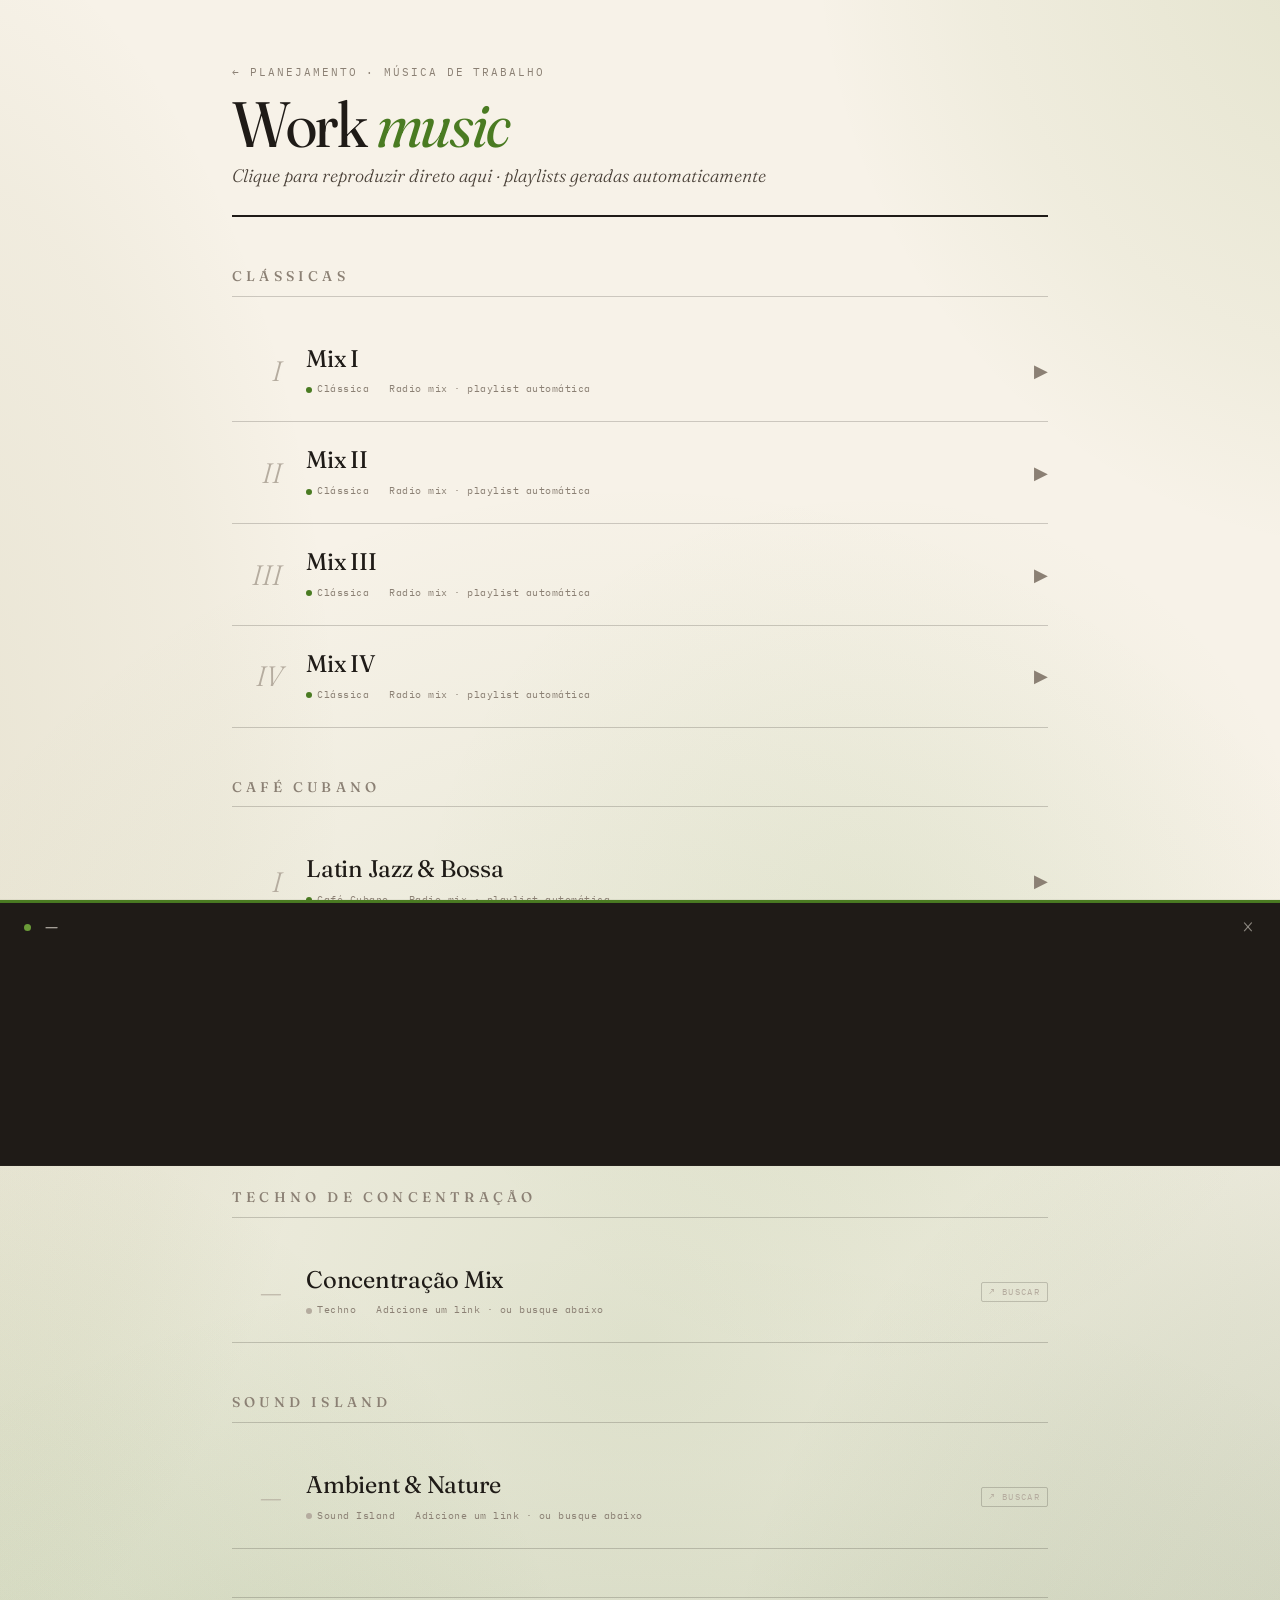
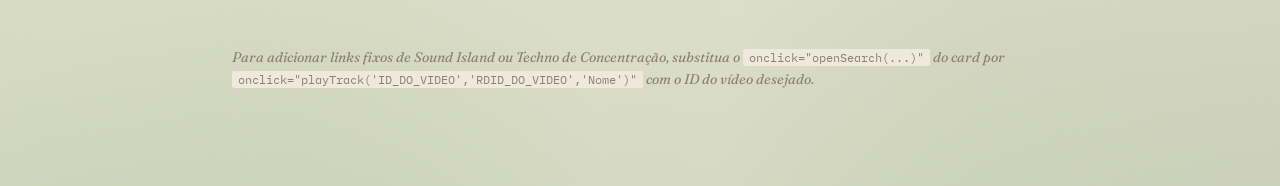
==== music.html @ 734c1113 "Persist mini-player across page navigation - Mini-player CSS moved to styles.css (shared by all page" ====
<!DOCTYPE html>
<html lang="pt-BR">
<head>
<meta charset="UTF-8">
<meta name="viewport" content="width=device-width, initial-scale=1.0">
<title>Música de Trabalho — Planejamento</title>
<link rel="preconnect" href="https://fonts.googleapis.com">
<link rel="preconnect" href="https://fonts.gstatic.com" crossorigin>
<link href="https://fonts.googleapis.com/css2?family=Fraunces:opsz,wght,SOFT@9..144,300..800,0..100&family=IBM+Plex+Sans:wght@400;500;600&family=IBM+Plex+Mono:wght@400;500&display=swap" rel="stylesheet">
<link rel="stylesheet" href="assets/styles.css">
<style>

/* ── Paleta verde (sobrescreve terracota só nesta página) ── */
:root {
  --accent:      #4A7B22;
  --accent-deep: #2D5A10;
  --accent-soft: #6A9B38;
  --accent-tint: #E2EED0;
  --done:        #7A7B32;
  --done-tint:   #EAEAC8;
}

@media (prefers-color-scheme: dark) {
  :root {
    --accent:      #78BC44;
    --accent-deep: #56A028;
    --accent-soft: #98D460;
    --accent-tint: #1C3208;
  }
}

/* ── Fundo: mesma estrutura da home mas em verdes ── */
body {
  background-image:
    radial-gradient(circle at var(--mx, 50%) var(--my, 75%),
      rgba(74, 123, 34, 0.13) 0%, rgba(74, 123, 34, 0.05) 35%, transparent 58%),
    radial-gradient(ellipse 130% 80% at 50% 132%,
      rgba(45, 90, 16, 0.30) 0%, rgba(45, 90, 16, 0.13) 38%,
      rgba(45, 90, 16, 0.03) 62%, transparent 78%),
    radial-gradient(ellipse 90% 65% at -15% 106%,
      rgba(74, 123, 34, 0.22) 0%, rgba(74, 123, 34, 0.09) 45%, transparent 70%),
    radial-gradient(ellipse 82% 62% at 115% 100%,
      rgba(38, 78, 12, 0.20) 0%, rgba(38, 78, 12, 0.08) 48%, transparent 72%),
    radial-gradient(ellipse 62% 50% at 108% -5%,
      rgba(100, 130, 30, 0.14) 0%, rgba(100, 130, 30, 0.05) 52%, transparent 72%),
    radial-gradient(ellipse 48% 70% at -8% 45%,
      rgba(122, 123, 50, 0.12) 0%, rgba(122, 123, 50, 0.05) 52%, transparent 72%),
    radial-gradient(ellipse 55% 38% at 68% 52%,
      rgba(90, 140, 40, 0.07) 0%, transparent 65%);
}

@media (prefers-color-scheme: dark) {
  body {
    background-image:
      radial-gradient(circle at var(--mx, 50%) var(--my, 75%),
        rgba(100, 160, 50, 0.08) 0%, rgba(100, 160, 50, 0.03) 35%, transparent 58%),
      radial-gradient(ellipse 130% 80% at 50% 132%,
        rgba(55, 100, 20, 0.18) 0%, rgba(55, 100, 20, 0.08) 38%,
        rgba(55, 100, 20, 0.02) 62%, transparent 78%),
      radial-gradient(ellipse 90% 65% at -15% 106%,
        rgba(80, 130, 36, 0.14) 0%, rgba(80, 130, 36, 0.06) 45%, transparent 70%),
      radial-gradient(ellipse 82% 62% at 115% 100%,
        rgba(44, 88, 14, 0.12) 0%, rgba(44, 88, 14, 0.05) 48%, transparent 72%),
      radial-gradient(ellipse 62% 50% at 108% -5%,
        rgba(90, 120, 28, 0.10) 0%, rgba(90, 120, 28, 0.04) 52%, transparent 72%),
      radial-gradient(ellipse 48% 70% at -8% 45%,
        rgba(110, 115, 45, 0.09) 0%, rgba(110, 115, 45, 0.04) 52%, transparent 72%),
      radial-gradient(ellipse 55% 38% at 68% 52%,
        rgba(80, 140, 38, 0.05) 0%, transparent 65%);
  }
}

/* ── Barras de progresso → verde ── */
.stat-bar-fill,
.phase-progress-fill,
.project-mini-bar-fill {
  background: linear-gradient(90deg, var(--accent) 0%, var(--accent-deep) 100%);
}

/* ── Music item: usa .project-card, pequenas variações ── */
.music-item {
  cursor: pointer;
}

.music-item .project-arrow {
  font-style: normal;
  font-size: 1.1rem;
  letter-spacing: 0;
}

.music-item:hover .project-arrow {
  transform: scale(1.2);
  color: var(--accent);
}

.music-item.now-playing {
  border-left: 3px solid var(--accent);
  padding-left: 1rem;
  margin-left: -1rem;
}

.music-item.now-playing .project-roman { color: var(--accent); }

.music-item.now-playing .project-arrow {
  color: var(--accent);
  animation: playing-pulse 1.6s ease-in-out infinite;
}

@keyframes playing-pulse {
  0%, 100% { opacity: 1; }
  50%       { opacity: 0.4; }
}

/* ── Tag para itens sem link direto ── */
.ext-tag {
  font-family: var(--mono);
  font-size: 9px;
  letter-spacing: 0.15em;
  text-transform: uppercase;
  color: var(--ink-faint);
  border: 1px solid var(--rule);
  padding: 2px 7px;
  border-radius: 2px;
  white-space: nowrap;
}


</style>
</head>
<body>

<div class="container" id="mainContainer">

<!-- ════════ MASTHEAD ════════ -->
<header class="masthead">
  <div class="eyebrow">
    <a href="index.html">← Planejamento</a> · Música de trabalho
  </div>
  <h1 class="title">Work <em>music</em></h1>
  <p class="subtitle">Clique para reproduzir direto aqui · playlists geradas automaticamente</p>
</header>

<!-- ════════ CLÁSSICAS ════════ -->
<h2 class="section-heading">Clássicas</h2>
<div class="project-list">

  <article class="project-card music-item" id="item-QjkaWADdU9w"
      onclick="playTrack('QjkaWADdU9w','RDQjkaWADdU9w','Clássica · Mix I')">
    <div class="project-roman">I</div>
    <div class="project-info">
      <h3 class="project-name">Mix I</h3>
      <div class="project-meta-row">
        <span><span class="dot active"></span>Clássica</span>
        <span>Radio mix · playlist automática</span>
      </div>
    </div>
    <div class="project-stats-cell">
      <div class="project-arrow">▶</div>
    </div>
  </article>

  <article class="project-card music-item" id="item-ee38JG04j2E"
      onclick="playTrack('ee38JG04j2E','RDee38JG04j2E','Clássica · Mix II')">
    <div class="project-roman">II</div>
    <div class="project-info">
      <h3 class="project-name">Mix II</h3>
      <div class="project-meta-row">
        <span><span class="dot active"></span>Clássica</span>
        <span>Radio mix · playlist automática</span>
      </div>
    </div>
    <div class="project-stats-cell">
      <div class="project-arrow">▶</div>
    </div>
  </article>

  <article class="project-card music-item" id="item-ACQ4l-Y4_hY"
      onclick="playTrack('ACQ4l-Y4_hY','RDACQ4l-Y4_hY','Clássica · Mix III')">
    <div class="project-roman">III</div>
    <div class="project-info">
      <h3 class="project-name">Mix III</h3>
      <div class="project-meta-row">
        <span><span class="dot active"></span>Clássica</span>
        <span>Radio mix · playlist automática</span>
      </div>
    </div>
    <div class="project-stats-cell">
      <div class="project-arrow">▶</div>
    </div>
  </article>

  <article class="project-card music-item" id="item-Zuj6o19jJ2A"
      onclick="playTrack('Zuj6o19jJ2A','RDZuj6o19jJ2A','Clássica · Mix IV')">
    <div class="project-roman">IV</div>
    <div class="project-info">
      <h3 class="project-name">Mix IV</h3>
      <div class="project-meta-row">
        <span><span class="dot active"></span>Clássica</span>
        <span>Radio mix · playlist automática</span>
      </div>
    </div>
    <div class="project-stats-cell">
      <div class="project-arrow">▶</div>
    </div>
  </article>

</div>

<!-- ════════ CAFÉ CUBANO ════════ -->
<h2 class="section-heading">Café Cubano</h2>
<div class="project-list">

  <article class="project-card music-item" id="item-hLlHVdzwT90"
      onclick="playTrack('hLlHVdzwT90','RDhLlHVdzwT90','Café Cubano · Latin Jazz &amp; Bossa')">
    <div class="project-roman">I</div>
    <div class="project-info">
      <h3 class="project-name">Latin Jazz &amp; Bossa</h3>
      <div class="project-meta-row">
        <span><span class="dot active"></span>Café Cubano</span>
        <span>Radio mix · playlist automática</span>
      </div>
    </div>
    <div class="project-stats-cell">
      <div class="project-arrow">▶</div>
    </div>
  </article>

</div>

<!-- ════════ TECHNO · DJ MIX ════════ -->
<h2 class="section-heading">Techno · DJ Mix</h2>
<div class="project-list">

  <article class="project-card music-item" id="item-4ak0c1XdnEI"
      onclick="playTrack('4ak0c1XdnEI','RD4ak0c1XdnEI','Techno · DJ Mix')">
    <div class="project-roman">I</div>
    <div class="project-info">
      <h3 class="project-name">DJ Mix</h3>
      <div class="project-meta-row">
        <span><span class="dot active"></span>Techno</span>
        <span>Radio mix · playlist automática</span>
      </div>
    </div>
    <div class="project-stats-cell">
      <div class="project-arrow">▶</div>
    </div>
  </article>

</div>

<!-- ════════ TECHNO DE CONCENTRAÇÃO ════════ -->
<h2 class="section-heading">Techno de Concentração</h2>
<div class="project-list">

  <article class="project-card music-item"
      onclick="openSearch('techno+concentra%C3%A7%C3%A3o+deep+focus+mix')">
    <div class="project-roman">—</div>
    <div class="project-info">
      <h3 class="project-name">Concentração Mix</h3>
      <div class="project-meta-row">
        <span><span class="dot"></span>Techno</span>
        <span>Adicione um link · ou busque abaixo</span>
      </div>
    </div>
    <div class="project-stats-cell">
      <div class="ext-tag">↗ Buscar</div>
    </div>
  </article>

</div>

<!-- ════════ SOUND ISLAND ════════ -->
<h2 class="section-heading">Sound Island</h2>
<div class="project-list">

  <article class="project-card music-item"
      onclick="openSearch('sound+island+ambient+nature+sleep')">
    <div class="project-roman">—</div>
    <div class="project-info">
      <h3 class="project-name">Ambient &amp; Nature</h3>
      <div class="project-meta-row">
        <span><span class="dot"></span>Sound Island</span>
        <span>Adicione um link · ou busque abaixo</span>
      </div>
    </div>
    <div class="project-stats-cell">
      <div class="ext-tag">↗ Buscar</div>
    </div>
  </article>

</div>

<footer class="footer">
  <p class="footer-note">
    Para adicionar links fixos de Sound Island ou Techno de Concentração,
    substitua o <code>onclick="openSearch(...)"</code> do card por
    <code>onclick="playTrack('ID_DO_VIDEO','RDID_DO_VIDEO','Nome')"</code>
    com o ID do vídeo desejado.
  </p>
</footer>

</div><!-- /container -->

<!-- ════════ MINI-PLAYER ════════ -->
<div class="mini-player" id="miniPlayer">
  <div class="mini-player-bar">
    <div class="now-playing-dot"></div>
    <div class="mini-player-name" id="playerTrackName">—</div>
    <button class="mini-player-close" onclick="closePlayer()" aria-label="Fechar">×</button>
  </div>
  <iframe id="playerIframe"
    allow="autoplay; encrypted-media"
    allowfullscreen
    title="Player de música"></iframe>
</div>

<div class="toast" id="toast"></div>

<script>

const NP_KEY = 'planning-repo:nowplaying';

function playTrack(id, list, name) {
  document.querySelectorAll('.music-item.now-playing')
    .forEach(el => el.classList.remove('now-playing'));

  const item = document.getElementById('item-' + id);
  if (item) item.classList.add('now-playing');

  document.getElementById('playerTrackName').textContent = name;
  document.getElementById('playerIframe').src =
    'https://www.youtube.com/embed/' + id
    + '?autoplay=1&list=' + list + '&rel=0&modestbranding=1';

  document.getElementById('miniPlayer').classList.add('active');
  document.getElementById('mainContainer').style.paddingBottom = '18rem';
  try { localStorage.setItem(NP_KEY, JSON.stringify({ id, list, name })); } catch(e) {}
}

function closePlayer() {
  document.getElementById('miniPlayer').classList.remove('active');
  document.querySelectorAll('.music-item.now-playing')
    .forEach(el => el.classList.remove('now-playing'));
  setTimeout(() => {
    document.getElementById('playerIframe').src = '';
  }, 340);
  document.getElementById('mainContainer').style.paddingBottom = '';
  try { localStorage.removeItem(NP_KEY); } catch(e) {}
}

function openSearch(q) {
  window.open('https://www.youtube.com/results?search_query=' + q, '_blank', 'noopener');
}

document.addEventListener('mousemove', e => {
  document.documentElement.style.setProperty('--mx', (e.clientX / window.innerWidth * 100).toFixed(1) + '%');
  document.documentElement.style.setProperty('--my', (e.clientY / window.innerHeight * 100).toFixed(1) + '%');
});

</script>

</body>
</html>
---- assets/styles.css ----
/* ============================================
   GABINETE DE PLANEJAMENTO — estilos compartilhados
   ============================================ */

:root {
  --paper: #F7F2E8;
  --paper-shade: #EFE9DC;
  --paper-deep: #E5DDCB;
  --ink: #1F1B17;
  --ink-soft: #4A4138;
  --ink-mute: #8B8074;
  --ink-faint: #B5AC9F;
  --accent: #D06224;
  --accent-deep: #AE431E;
  --accent-soft: #E0895A;
  --accent-tint: #F5E5D5;
  --done: #7A7B32;
  --done-tint: #EAEAC8;
  --warn: #C47A20;
  --danger: #AE431E;
  --rule: rgba(31, 27, 23, 0.20);
  --rule-soft: rgba(31, 27, 23, 0.11);
  --serif: 'Fraunces', Georgia, serif;
  --sans: 'IBM Plex Sans', -apple-system, sans-serif;
  --mono: 'IBM Plex Mono', 'Courier New', monospace;
}

@media (prefers-color-scheme: dark) {
  :root {
    --paper: #1B1814;
    --paper-shade: #221E18;
    --paper-deep: #2A2520;
    --ink: #EDE4D3;
    --ink-soft: #C9BFAB;
    --ink-mute: #8A7F6E;
    --ink-faint: #5A5246;
    --accent: #D87050;
    --accent-deep: #C05535;
    --accent-soft: #E69070;
    --accent-tint: #3D2215;
    --done: #A8A848;
    --done-tint: #2E2E15;
    --warn: #D4903A;
    --danger: #C05535;
    --rule: rgba(237, 228, 211, 0.22);
    --rule-soft: rgba(237, 228, 211, 0.11);
  }
  body {
    background-image:
      radial-gradient(circle at var(--mx, 50%) var(--my, 75%),
        rgba(200, 95, 55, 0.10) 0%, rgba(200, 95, 55, 0.04) 35%, transparent 58%),
      radial-gradient(ellipse 130% 80% at 50% 132%,
        rgba(192, 75, 40, 0.22) 0%, rgba(192, 75, 40, 0.09) 38%,
        rgba(192, 75, 40, 0.02) 62%, transparent 78%),
      radial-gradient(ellipse 90% 65% at -15% 106%,
        rgba(208, 90, 40, 0.16) 0%, rgba(208, 90, 40, 0.06) 45%, transparent 70%),
      radial-gradient(ellipse 82% 62% at 115% 100%,
        rgba(175, 65, 30, 0.14) 0%, rgba(175, 65, 30, 0.05) 48%, transparent 72%),
      radial-gradient(ellipse 62% 50% at 108% -5%,
        rgba(180, 125, 45, 0.10) 0%, rgba(180, 125, 45, 0.04) 52%, transparent 72%),
      radial-gradient(ellipse 48% 70% at -8% 45%,
        rgba(120, 110, 40, 0.09) 0%, rgba(120, 110, 40, 0.03) 52%, transparent 72%),
      radial-gradient(ellipse 55% 38% at 68% 52%,
        rgba(180, 120, 45, 0.05) 0%, transparent 65%);
  }
}

* { box-sizing: border-box; margin: 0; padding: 0; }
html { font-size: 16px; }

body {
  font-family: var(--sans);
  background: var(--paper);
  color: var(--ink);
  line-height: 1.6;
  min-height: 100vh;
  font-feature-settings: "kern", "liga", "ss01";
  background-image:
    radial-gradient(circle at var(--mx, 50%) var(--my, 75%),
      rgba(200, 95, 35, 0.13) 0%, rgba(200, 95, 35, 0.05) 35%, transparent 58%),
    radial-gradient(ellipse 130% 80% at 50% 132%,
      rgba(174, 67, 30, 0.30) 0%, rgba(174, 67, 30, 0.13) 38%,
      rgba(174, 67, 30, 0.03) 62%, transparent 78%),
    radial-gradient(ellipse 90% 65% at -15% 106%,
      rgba(208, 98, 36, 0.22) 0%, rgba(208, 98, 36, 0.09) 45%, transparent 70%),
    radial-gradient(ellipse 82% 62% at 115% 100%,
      rgba(160, 55, 22, 0.20) 0%, rgba(160, 55, 22, 0.08) 48%, transparent 72%),
    radial-gradient(ellipse 62% 50% at 108% -5%,
      rgba(210, 148, 58, 0.14) 0%, rgba(210, 148, 58, 0.05) 52%, transparent 72%),
    radial-gradient(ellipse 48% 70% at -8% 45%,
      rgba(130, 120, 48, 0.12) 0%, rgba(130, 120, 48, 0.05) 52%, transparent 72%),
    radial-gradient(ellipse 55% 38% at 68% 52%,
      rgba(210, 138, 52, 0.07) 0%, transparent 65%);
}

a { color: inherit; text-decoration: none; }

.container {
  max-width: 880px;
  margin: 0 auto;
  padding: 4rem 2rem 6rem;
}

@media (max-width: 640px) {
  .container { padding: 2.5rem 1.25rem 4rem; }
}

/* ============================================
   MASTHEAD (cabeçalho compartilhado)
   ============================================ */

.masthead {
  border-bottom: 2px solid var(--ink);
  padding-bottom: 1.5rem;
  margin-bottom: 2.5rem;
}

.eyebrow {
  font-family: var(--mono);
  font-size: 11px;
  letter-spacing: 0.18em;
  text-transform: uppercase;
  color: var(--ink-mute);
  margin-bottom: 0.75rem;
  display: flex;
  align-items: center;
  gap: 0.5rem;
}

.eyebrow a:hover { color: var(--accent); }

.title {
  font-family: var(--serif);
  font-variation-settings: "opsz" 144, "SOFT" 30;
  font-weight: 400;
  font-size: clamp(2.5rem, 6vw, 4rem);
  line-height: 0.95;
  letter-spacing: -0.02em;
  color: var(--ink);
  margin-bottom: 0.5rem;
}

.title em {
  font-style: italic;
  font-variation-settings: "opsz" 144, "SOFT" 30;
  color: var(--accent);
}

.subtitle {
  font-family: var(--serif);
  font-style: italic;
  font-size: 1.125rem;
  color: var(--ink-soft);
  font-weight: 300;
  font-variation-settings: "opsz" 14;
}

.meta-row {
  display: flex;
  justify-content: space-between;
  align-items: flex-end;
  margin-top: 1.5rem;
  flex-wrap: wrap;
  gap: 1rem;
}

.meta-block { display: flex; flex-direction: column; gap: 2px; }
.meta-block.right { text-align: right; }

.meta-label {
  font-family: var(--mono);
  font-size: 10px;
  letter-spacing: 0.15em;
  text-transform: uppercase;
  color: var(--ink-mute);
}

.meta-value {
  font-family: var(--serif);
  font-size: 1.5rem;
  font-weight: 400;
  color: var(--ink);
  font-variation-settings: "opsz" 36;
}

.meta-value.accent { color: var(--accent); }

/* ============================================
   SECTION HEADING
   ============================================ */

.section-heading {
  font-family: var(--serif);
  font-size: 0.875rem;
  text-transform: uppercase;
  letter-spacing: 0.3em;
  color: var(--ink-mute);
  margin: 3rem 0 1.5rem;
  padding-bottom: 0.5rem;
  border-bottom: 1px solid var(--rule);
  font-weight: 500;
}

/* ============================================
   STAT CARDS (overall progress, etc)
   ============================================ */

.stat-grid {
  display: grid;
  grid-template-columns: 1fr 1fr;
  gap: 2rem;
  margin-bottom: 3.5rem;
}

@media (max-width: 640px) {
  .stat-grid { grid-template-columns: 1fr; gap: 1.5rem; }
}

.stat-card {
  background: var(--paper-shade);
  padding: 1.5rem;
  border-left: 4px solid var(--accent);
}

.stat-card.done-card { border-left-color: var(--done); }

.stat-label {
  font-family: var(--mono);
  font-size: 10px;
  letter-spacing: 0.18em;
  text-transform: uppercase;
  color: var(--ink-mute);
  margin-bottom: 0.5rem;
}

.stat-number {
  font-family: var(--serif);
  font-size: 3rem;
  font-weight: 300;
  line-height: 1;
  font-variation-settings: "opsz" 144;
  color: var(--ink);
  margin-bottom: 0.5rem;
  font-feature-settings: "tnum";
}

.stat-number.small {
  font-size: 1.5rem;
  line-height: 1.2;
  font-style: italic;
  font-variation-settings: "opsz" 36;
}

.stat-number .unit {
  font-size: 1.25rem;
  color: var(--ink-mute);
  font-style: italic;
  margin-left: 0.25rem;
}

.stat-bar {
  height: 2px;
  background: var(--rule);
  position: relative;
  margin-top: 0.75rem;
}

.stat-bar-fill {
  position: absolute;
  height: 100%;
  background: linear-gradient(90deg, var(--accent) 0%, var(--accent-deep) 100%);
  transition: width 0.6s cubic-bezier(0.4, 0, 0.2, 1);
}

.done-card .stat-bar-fill { background: var(--done); }

.stat-meta {
  font-size: 12px;
  color: var(--ink-mute);
  margin-top: 0.5rem;
  font-style: italic;
}

/* ============================================
   PROJECT CARDS (landing page)
   ============================================ */

.project-list {
  display: flex;
  flex-direction: column;
  gap: 0;
}

.project-card {
  display: grid;
  grid-template-columns: 50px 1fr auto;
  gap: 1.5rem;
  padding: 1.5rem 0;
  border-bottom: 1px solid var(--rule);
  cursor: pointer;
  transition: background 0.2s, transform 0.15s;
  align-items: center;
}

.project-card:hover {
  background: var(--paper-shade);
  margin: 0 -1rem;
  padding: 1.5rem 1rem;
}

.project-card.active {
  border-left: 3px solid var(--accent);
  padding-left: 1rem;
  margin-left: -1rem;
}

@media (max-width: 640px) {
  .project-card { grid-template-columns: 32px 1fr; gap: 0.75rem; }
  .project-stats-cell { grid-column: 2; padding-left: 0; }
}

.project-roman {
  font-family: var(--serif);
  font-size: 1.75rem;
  font-style: italic;
  color: var(--ink-faint);
  font-weight: 300;
  font-variation-settings: "opsz" 36;
  text-align: right;
  line-height: 1;
}

.project-card.active .project-roman { color: var(--accent); }
.project-card.done .project-roman { color: var(--done); }

.project-info { min-width: 0; }

.project-name {
  font-family: var(--serif);
  font-size: 1.5rem;
  font-weight: 400;
  font-variation-settings: "opsz" 36;
  color: var(--ink);
  line-height: 1.2;
  margin-bottom: 0.25rem;
  letter-spacing: -0.01em;
}

.project-subtitle {
  font-size: 0.875rem;
  color: var(--ink-soft);
  line-height: 1.4;
  font-style: italic;
  font-family: var(--serif);
}

.project-meta-row {
  display: flex;
  gap: 1.25rem;
  margin-top: 0.5rem;
  font-family: var(--mono);
  font-size: 10px;
  letter-spacing: 0.05em;
  color: var(--ink-mute);
  flex-wrap: wrap;
}

.project-meta-row .dot {
  display: inline-block;
  width: 6px;
  height: 6px;
  border-radius: 50%;
  background: var(--ink-faint);
  margin-right: 5px;
  vertical-align: middle;
}

.project-meta-row .dot.active { background: var(--accent); }
.project-meta-row .dot.done { background: var(--done); }
.project-meta-row .dot.urgent { background: var(--danger); }

.project-stats-cell {
  display: flex;
  align-items: center;
  gap: 1.25rem;
}

.project-pct-block {
  text-align: right;
  min-width: 80px;
}

.project-pct {
  font-family: var(--serif);
  font-size: 2rem;
  font-weight: 300;
  line-height: 1;
  font-feature-settings: "tnum";
  color: var(--ink);
}

.project-pct .mark {
  font-size: 0.875rem;
  color: var(--ink-mute);
  font-style: italic;
}

.project-card.active .project-pct { color: var(--accent); }
.project-card.done .project-pct { color: var(--done); }

.project-arrow {
  font-family: var(--serif);
  font-style: italic;
  color: var(--ink-mute);
  font-size: 1.5rem;
  transition: transform 0.2s, color 0.2s;
}

.project-card:hover .project-arrow {
  transform: translateX(4px);
  color: var(--accent);
}

.project-mini-bar {
  height: 1px;
  background: var(--rule);
  margin-top: 0.875rem;
  margin-left: 66px;
  position: relative;
}

@media (max-width: 640px) {
  .project-mini-bar { margin-left: 0; }
}

.project-mini-bar-fill {
  position: absolute;
  height: 100%;
  background: linear-gradient(90deg, var(--accent) 0%, var(--accent-deep) 100%);
  transition: width 0.4s;
}

.project-card.done .project-mini-bar-fill { background: var(--done); }

/* ============================================
   PHASES (project view)
   ============================================ */

.phases { display: flex; flex-direction: column; }

.phase {
  border-bottom: 1px solid var(--rule);
  padding: 1.25rem 0;
  transition: background 0.2s;
}

.phase.active {
  background: linear-gradient(90deg, var(--accent-tint) 0%, transparent 60%);
  margin: 0 -1rem;
  padding: 1.25rem 1rem;
}

.phase-header {
  display: grid;
  grid-template-columns: 50px 1fr auto;
  gap: 1rem;
  align-items: baseline;
  cursor: pointer;
  user-select: none;
}

@media (max-width: 640px) {
  .phase-header { grid-template-columns: 32px 1fr auto; gap: 0.75rem; }
}

.phase-roman {
  font-family: var(--serif);
  font-size: 1.5rem;
  font-style: italic;
  color: var(--ink-faint);
  font-weight: 300;
  font-variation-settings: "opsz" 36;
  text-align: right;
  line-height: 1;
}

.phase.active .phase-roman { color: var(--accent); }
.phase.done .phase-roman { color: var(--done); }

.phase-content { min-width: 0; }

.phase-name {
  font-family: var(--serif);
  font-size: 1.375rem;
  font-weight: 400;
  font-variation-settings: "opsz" 36;
  color: var(--ink);
  line-height: 1.25;
  margin-bottom: 0.25rem;
  letter-spacing: -0.01em;
}

.phase-dates {
  font-family: var(--mono);
  font-size: 11px;
  color: var(--ink-mute);
  letter-spacing: 0.05em;
}

.phase-stats {
  display: flex;
  align-items: center;
  gap: 0.875rem;
  flex-shrink: 0;
}

.phase-pct {
  font-family: var(--serif);
  font-size: 1.5rem;
  font-weight: 300;
  font-feature-settings: "tnum";
  color: var(--ink);
  min-width: 3ch;
  text-align: right;
  line-height: 1;
}

.phase.done .phase-pct { color: var(--done); }
.phase.active .phase-pct { color: var(--accent); }

.phase-pct-mark {
  font-size: 0.75rem;
  color: var(--ink-mute);
  font-style: italic;
}

.phase-chev {
  width: 24px;
  height: 24px;
  display: flex;
  align-items: center;
  justify-content: center;
  color: var(--ink-mute);
  transition: transform 0.25s;
  font-family: var(--serif);
  font-size: 1rem;
}

.phase-chev.open { transform: rotate(180deg); }

.phase-progress-bar {
  height: 2px;
  background: var(--rule);
  margin-top: 0.875rem;
  margin-left: 66px;
  position: relative;
}

@media (max-width: 640px) {
  .phase-progress-bar { margin-left: 0; }
}

.phase-progress-fill {
  position: absolute;
  height: 100%;
  background: linear-gradient(90deg, var(--accent) 0%, var(--accent-deep) 100%);
  transition: width 0.4s;
}

.phase.done .phase-progress-fill { background: var(--done); }

/* ============================================
   TASKS
   ============================================ */

.task-list {
  margin-top: 1.25rem;
  margin-left: 66px;
  padding-left: 1.25rem;
  border-left: 1px solid var(--rule);
}

@media (max-width: 640px) {
  .task-list { margin-left: 0; padding-left: 0.75rem; }
}

.task {
  display: flex;
  align-items: flex-start;
  gap: 0.75rem;
  padding: 0.625rem 0;
  border-bottom: 1px solid var(--rule-soft);
}

.task:last-of-type { border-bottom: none; }
.task:hover .task-del { opacity: 1; }

.task-cb {
  width: 16px;
  height: 16px;
  margin-top: 4px;
  flex-shrink: 0;
  cursor: pointer;
  accent-color: var(--accent);
}

.task-text {
  flex: 1;
  font-size: 0.9375rem;
  color: var(--ink-soft);
  line-height: 1.5;
  cursor: text;
  padding: 1px 4px;
  border-radius: 2px;
  outline: none;
  font-family: var(--sans);
}

.task-text:hover { background: var(--paper-shade); }
.task-text.done {
  text-decoration: line-through;
  color: var(--ink-faint);
  text-decoration-thickness: 1px;
  text-decoration-color: var(--ink-mute);
}

.task-text[contenteditable="true"] {
  background: var(--paper-shade);
  outline: 1px solid var(--accent);
  outline-offset: 2px;
}

.task-del {
  opacity: 0;
  background: none;
  border: none;
  cursor: pointer;
  color: var(--ink-faint);
  font-size: 1rem;
  padding: 0 4px;
  transition: opacity 0.15s, color 0.15s;
  font-family: var(--serif);
  line-height: 1;
  margin-top: 2px;
}

.task-del:hover { color: var(--danger); }

.task-add {
  display: flex;
  align-items: center;
  gap: 0.5rem;
  margin-top: 0.75rem;
  padding-top: 0.75rem;
}

.task-add-input {
  flex: 1;
  font-family: var(--sans);
  font-size: 0.875rem;
  padding: 6px 10px;
  border: 1px solid var(--rule);
  background: var(--paper-shade);
  color: var(--ink);
  border-radius: 2px;
  outline: none;
  transition: border-color 0.2s;
}

.task-add-input:focus { border-color: var(--accent); }
.task-add-input::placeholder { color: var(--ink-faint); font-style: italic; }

.task-add-btn {
  font-family: var(--mono);
  font-size: 10px;
  letter-spacing: 0.12em;
  text-transform: uppercase;
  padding: 7px 14px;
  background: var(--ink);
  color: var(--paper);
  border: none;
  cursor: pointer;
  border-radius: 2px;
  transition: opacity 0.2s;
}

.task-add-btn:hover { opacity: 0.85; }

/* ============================================
   GANTT
   ============================================ */

.gantt {
  background: var(--paper-shade);
  padding: 1.5rem;
  margin-top: 2rem;
  border-top: 2px solid var(--ink);
}

.gantt-title {
  font-family: var(--mono);
  font-size: 11px;
  letter-spacing: 0.18em;
  text-transform: uppercase;
  color: var(--ink-mute);
  margin-bottom: 1rem;
}

.gantt-months {
  display: grid;
  margin-bottom: 0.5rem;
  border-bottom: 1px solid var(--rule);
  padding-bottom: 0.25rem;
}

.gantt-month {
  font-family: var(--serif);
  font-size: 12px;
  color: var(--ink-mute);
  text-align: center;
  font-style: italic;
}

.gantt-row {
  display: grid;
  grid-template-columns: 100px 1fr;
  align-items: center;
  gap: 0.5rem;
  padding: 6px 0;
  border-bottom: 1px solid var(--rule-soft);
}

.gantt-row:last-child { border-bottom: none; }

.gantt-label {
  font-size: 11px;
  color: var(--ink-soft);
  text-align: right;
  padding-right: 8px;
  font-family: var(--sans);
  white-space: nowrap;
  overflow: hidden;
  text-overflow: ellipsis;
}

.gantt-track {
  position: relative;
  height: 14px;
  background: var(--paper-deep);
  border-radius: 1px;
}

.gantt-bar-shell {
  position: absolute;
  height: 100%;
  background: var(--paper-deep);
  border-radius: 1px;
  overflow: hidden;
  cursor: pointer;
  transition: filter 0.15s;
}

.gantt-bar-shell:hover { filter: brightness(1.10) saturate(1.12); }
.gantt-bar-shell.past    { opacity: 0.55; }
.gantt-bar-shell.upcoming { opacity: 0.72; }

.gantt-bar-fill {
  height: 100%;
  background: linear-gradient(90deg, var(--accent) 0%, var(--accent-deep) 100%);
  transition: width 0.75s cubic-bezier(0.4, 0, 0.2, 1);
  border-radius: 1px;
}

.gantt-bar-shell.done .gantt-bar-fill {
  background: linear-gradient(90deg, var(--done) 0%, #9A9B40 100%);
}
.gantt-bar-shell.past .gantt-bar-fill     { background: var(--ink-mute); }
.gantt-bar-shell.upcoming .gantt-bar-fill {
  background: linear-gradient(90deg, var(--accent-soft) 0%, var(--accent) 100%);
  opacity: 0.65;
}

.gantt-tooltip {
  position: fixed;
  pointer-events: none;
  background: var(--ink);
  color: var(--paper);
  padding: 0.55rem 0.875rem;
  font-family: var(--sans);
  font-size: 12px;
  line-height: 1.5;
  z-index: 500;
  opacity: 0;
  transition: opacity 0.12s;
  max-width: 240px;
  border-left: 2px solid var(--accent);
}

.gantt-tooltip.visible { opacity: 1; }

.gtt-name {
  font-family: var(--serif);
  font-style: italic;
  font-size: 0.875rem;
  margin-bottom: 2px;
}

.gtt-dates { opacity: 0.60; font-size: 11px; }
.gtt-pct   { margin-top: 4px; opacity: 0.88; font-size: 11px; }

.gantt-today {
  position: absolute;
  top: -4px;
  width: 2px;
  height: 22px;
  background: var(--accent);
  z-index: 2;
}

.gantt-today::after {
  content: '';
  position: absolute;
  top: -3px;
  left: -3px;
  width: 8px;
  height: 8px;
  background: var(--accent);
  border-radius: 50%;
}

/* ============================================
   FOOTER / CONTROLS
   ============================================ */

.footer {
  margin-top: 3rem;
  padding-top: 2rem;
  border-top: 1px solid var(--rule);
}

.controls {
  display: flex;
  gap: 0.5rem;
  flex-wrap: wrap;
  margin-bottom: 1rem;
}

.btn {
  font-family: var(--mono);
  font-size: 10px;
  letter-spacing: 0.12em;
  text-transform: uppercase;
  padding: 9px 16px;
  background: transparent;
  color: var(--ink-soft);
  border: 1px solid var(--rule);
  cursor: pointer;
  border-radius: 2px;
  transition: all 0.15s;
}

.btn:hover {
  border-color: var(--ink);
  color: var(--ink);
}

.btn.primary {
  background: var(--ink);
  color: var(--paper);
  border-color: var(--ink);
}

.btn.primary:hover { opacity: 0.85; }
.btn.danger:hover { border-color: var(--danger); color: var(--danger); }

.footer-note {
  font-family: var(--serif);
  font-style: italic;
  font-size: 0.875rem;
  color: var(--ink-mute);
  line-height: 1.6;
  margin-top: 1rem;
}

.footer-note code {
  font-family: var(--mono);
  font-size: 0.75rem;
  background: var(--paper-shade);
  padding: 1px 6px;
  border-radius: 2px;
  font-style: normal;
}

.last-saved {
  font-family: var(--mono);
  font-size: 10px;
  color: var(--ink-faint);
  letter-spacing: 0.1em;
  margin-top: 0.5rem;
}

/* ============================================
   TOAST + UTIL
   ============================================ */

.toast {
  position: fixed;
  bottom: 1.5rem;
  left: 50%;
  transform: translateX(-50%) translateY(20px);
  background: var(--ink);
  color: var(--paper);
  font-family: var(--mono);
  font-size: 12px;
  padding: 10px 18px;
  border-radius: 2px;
  opacity: 0;
  transition: opacity 0.25s, transform 0.25s;
  pointer-events: none;
  z-index: 400;
}

.toast.show {
  opacity: 1;
  transform: translateX(-50%) translateY(0);
}

#fileInput { display: none; }

.sr-only {
  position: absolute;
  width: 1px;
  height: 1px;
  padding: 0;
  margin: -1px;
  overflow: hidden;
  clip: rect(0, 0, 0, 0);
  white-space: nowrap;
  border: 0;
}

.empty-state {
  text-align: center;
  padding: 4rem 1rem;
  color: var(--ink-mute);
  font-family: var(--serif);
  font-style: italic;
  font-size: 1.125rem;
}

.loading {
  text-align: center;
  padding: 3rem 1rem;
  font-family: var(--mono);
  font-size: 11px;
  letter-spacing: 0.15em;
  text-transform: uppercase;
  color: var(--ink-faint);
}

/* ============================================
   QUICKLIST (lista rápida — localStorage only)
   ============================================ */

.quicklist-panel {
  border-left: 3px solid var(--accent-deep);
  padding: 1.25rem 1.5rem 1rem;
  background: var(--paper-shade);
  margin-bottom: 1.5rem;
}

.quicklist-empty {
  font-family: var(--serif);
  font-style: italic;
  color: var(--ink-faint);
  font-size: 0.9rem;
  padding: 0.25rem 0 0.75rem;
}

.quicklist-note {
  font-family: var(--mono);
  font-size: 10px;
  color: var(--ink-faint);
  letter-spacing: 0.08em;
  margin-top: 0.875rem;
}

/* ============================================
   MINI-PLAYER (persistente entre páginas)
   ============================================ */

.mini-player {
  position: fixed;
  bottom: 0; left: 0; right: 0;
  background: var(--ink);
  z-index: 300;
  transform: translateY(100%);
  transition: transform 0.32s cubic-bezier(0.4, 0, 0.2, 1);
  border-top: 3px solid var(--accent);
}

.mini-player.active { transform: translateY(0); }

.mini-player-bar {
  display: flex;
  align-items: center;
  gap: 0.875rem;
  padding: 0.7rem 1.5rem;
}

.now-playing-dot {
  width: 7px;
  height: 7px;
  border-radius: 50%;
  background: var(--accent-soft);
  flex-shrink: 0;
  animation: dot-pulse 1.8s ease-in-out infinite;
}

@keyframes dot-pulse {
  0%, 100% { opacity: 1; transform: scale(1); }
  50%       { opacity: 0.35; transform: scale(0.65); }
}

.mini-player-name {
  font-family: var(--serif);
  font-style: italic;
  font-variation-settings: "opsz" 14;
  font-size: 1rem;
  color: var(--paper);
  flex: 1;
  white-space: nowrap;
  overflow: hidden;
  text-overflow: ellipsis;
}

.mini-player-link {
  font-family: var(--mono);
  font-size: 10px;
  letter-spacing: 0.12em;
  text-transform: uppercase;
  color: var(--accent-soft);
  text-decoration: none;
  flex-shrink: 0;
  opacity: 0.7;
  transition: opacity 0.15s;
}
.mini-player-link:hover { opacity: 1; }

.mini-player-close {
  background: none;
  border: none;
  color: var(--paper);
  font-family: var(--serif);
  font-size: 1.5rem;
  line-height: 1;
  cursor: pointer;
  opacity: 0.5;
  flex-shrink: 0;
  padding: 0 2px;
  transition: opacity 0.15s;
}
.mini-player-close:hover { opacity: 1; }

.mini-player iframe {
  display: block;
  width: 100%;
  height: 215px;
  border: none;
}
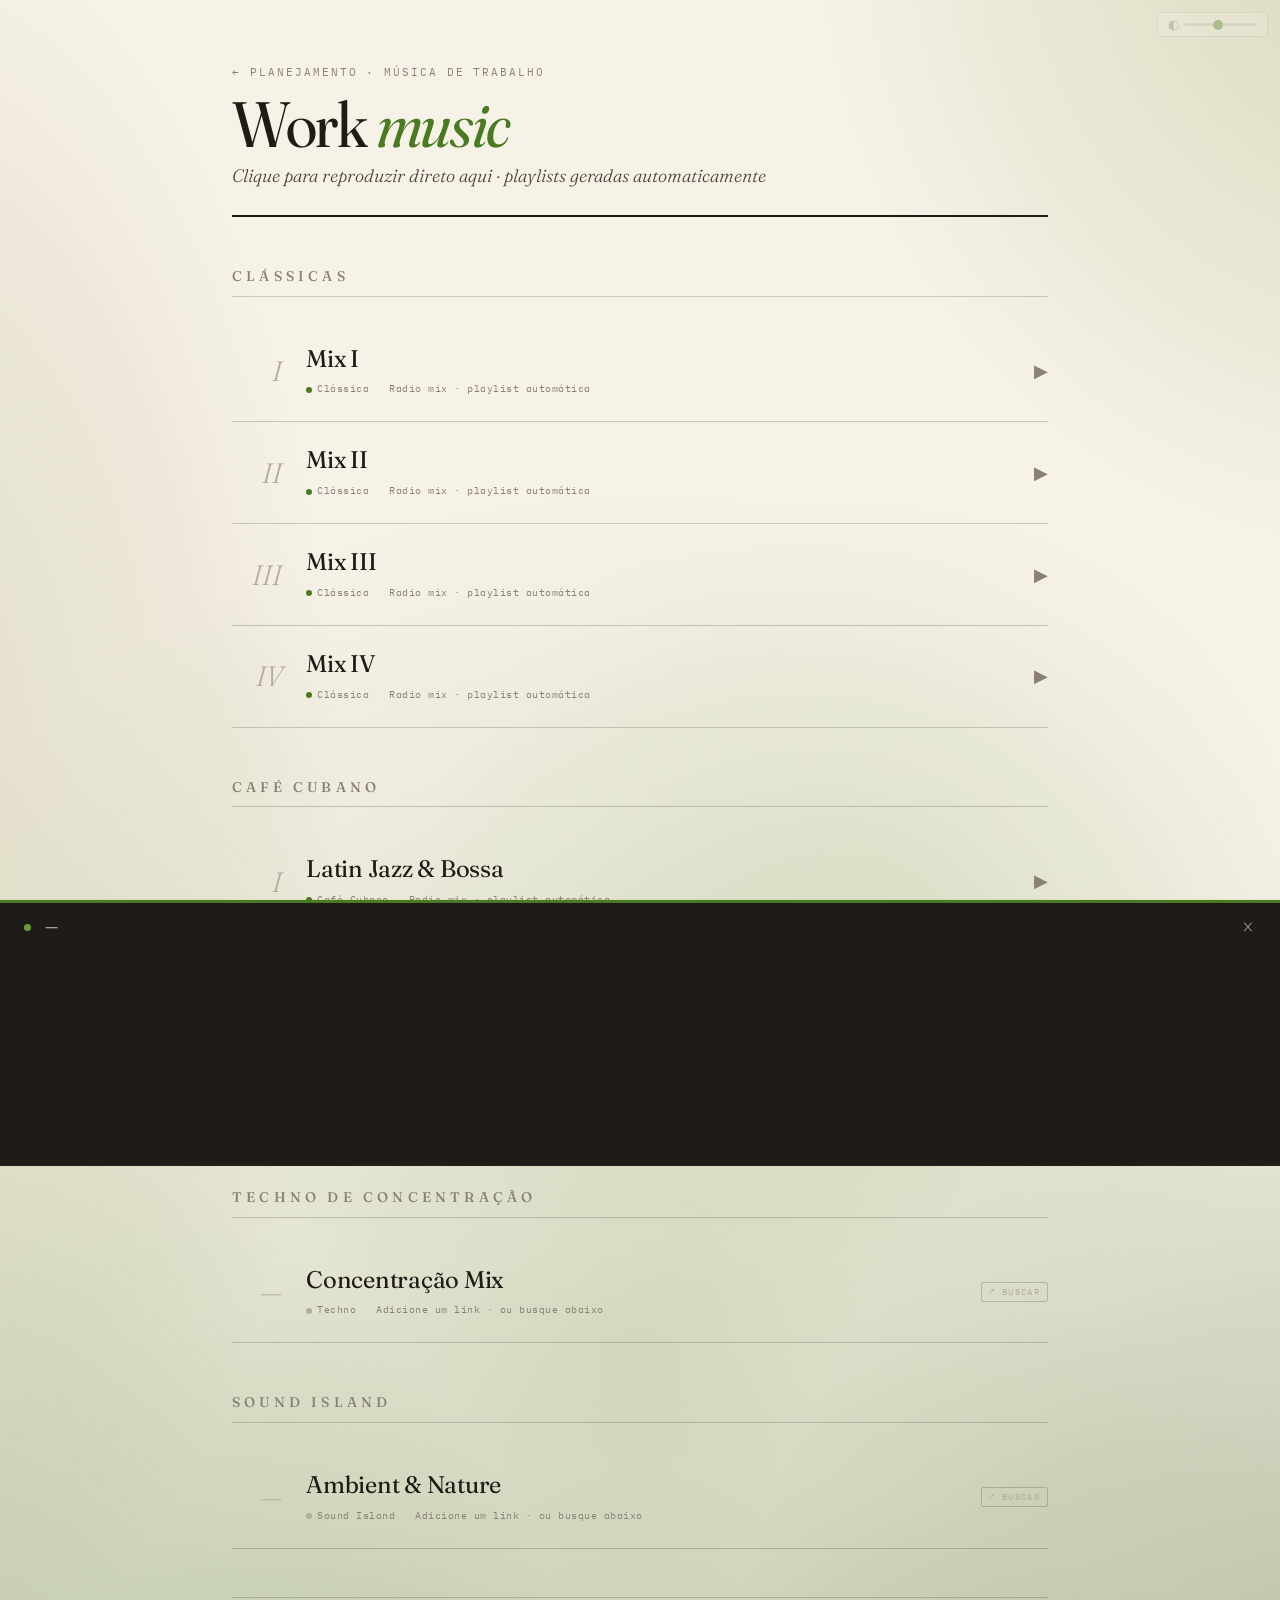
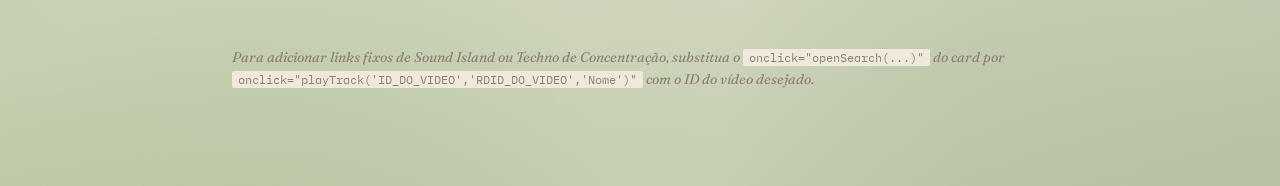
==== commit 5cf8f4b8: "Fix Gantt visibility, add color intensity slider, create CLAUDE.md - Gantt bars now use --accent-tin" ====
--- a/music.html
+++ b/music.html
@@ -33,40 +33,40 @@
 body {
   background-image:
     radial-gradient(circle at var(--mx, 50%) var(--my, 75%),
-      rgba(74, 123, 34, 0.13) 0%, rgba(74, 123, 34, 0.05) 35%, transparent 58%),
+      rgb(74 123 34 / calc(0.13 * var(--bg-a))) 0%, rgb(74 123 34 / calc(0.05 * var(--bg-a))) 35%, transparent 58%),
     radial-gradient(ellipse 130% 80% at 50% 132%,
-      rgba(45, 90, 16, 0.30) 0%, rgba(45, 90, 16, 0.13) 38%,
-      rgba(45, 90, 16, 0.03) 62%, transparent 78%),
+      rgb(45 90 16 / calc(0.30 * var(--bg-a))) 0%, rgb(45 90 16 / calc(0.13 * var(--bg-a))) 38%,
+      rgb(45 90 16 / calc(0.03 * var(--bg-a))) 62%, transparent 78%),
     radial-gradient(ellipse 90% 65% at -15% 106%,
-      rgba(74, 123, 34, 0.22) 0%, rgba(74, 123, 34, 0.09) 45%, transparent 70%),
+      rgb(74 123 34 / calc(0.22 * var(--bg-a))) 0%, rgb(74 123 34 / calc(0.09 * var(--bg-a))) 45%, transparent 70%),
     radial-gradient(ellipse 82% 62% at 115% 100%,
-      rgba(38, 78, 12, 0.20) 0%, rgba(38, 78, 12, 0.08) 48%, transparent 72%),
+      rgb(38 78 12 / calc(0.20 * var(--bg-a))) 0%, rgb(38 78 12 / calc(0.08 * var(--bg-a))) 48%, transparent 72%),
     radial-gradient(ellipse 62% 50% at 108% -5%,
-      rgba(100, 130, 30, 0.14) 0%, rgba(100, 130, 30, 0.05) 52%, transparent 72%),
+      rgb(100 130 30 / calc(0.14 * var(--bg-a))) 0%, rgb(100 130 30 / calc(0.05 * var(--bg-a))) 52%, transparent 72%),
     radial-gradient(ellipse 48% 70% at -8% 45%,
-      rgba(122, 123, 50, 0.12) 0%, rgba(122, 123, 50, 0.05) 52%, transparent 72%),
+      rgb(122 123 50 / calc(0.12 * var(--bg-a))) 0%, rgb(122 123 50 / calc(0.05 * var(--bg-a))) 52%, transparent 72%),
     radial-gradient(ellipse 55% 38% at 68% 52%,
-      rgba(90, 140, 40, 0.07) 0%, transparent 65%);
+      rgb(90 140 40 / calc(0.07 * var(--bg-a))) 0%, transparent 65%);
 }
 
 @media (prefers-color-scheme: dark) {
   body {
     background-image:
       radial-gradient(circle at var(--mx, 50%) var(--my, 75%),
-        rgba(100, 160, 50, 0.08) 0%, rgba(100, 160, 50, 0.03) 35%, transparent 58%),
+        rgb(100 160 50 / calc(0.08 * var(--bg-a))) 0%, rgb(100 160 50 / calc(0.03 * var(--bg-a))) 35%, transparent 58%),
       radial-gradient(ellipse 130% 80% at 50% 132%,
-        rgba(55, 100, 20, 0.18) 0%, rgba(55, 100, 20, 0.08) 38%,
-        rgba(55, 100, 20, 0.02) 62%, transparent 78%),
+        rgb(55 100 20 / calc(0.18 * var(--bg-a))) 0%, rgb(55 100 20 / calc(0.08 * var(--bg-a))) 38%,
+        rgb(55 100 20 / calc(0.02 * var(--bg-a))) 62%, transparent 78%),
       radial-gradient(ellipse 90% 65% at -15% 106%,
-        rgba(80, 130, 36, 0.14) 0%, rgba(80, 130, 36, 0.06) 45%, transparent 70%),
+        rgb(80 130 36 / calc(0.14 * var(--bg-a))) 0%, rgb(80 130 36 / calc(0.06 * var(--bg-a))) 45%, transparent 70%),
       radial-gradient(ellipse 82% 62% at 115% 100%,
-        rgba(44, 88, 14, 0.12) 0%, rgba(44, 88, 14, 0.05) 48%, transparent 72%),
+        rgb(44 88 14 / calc(0.12 * var(--bg-a))) 0%, rgb(44 88 14 / calc(0.05 * var(--bg-a))) 48%, transparent 72%),
       radial-gradient(ellipse 62% 50% at 108% -5%,
-        rgba(90, 120, 28, 0.10) 0%, rgba(90, 120, 28, 0.04) 52%, transparent 72%),
+        rgb(90 120 28 / calc(0.10 * var(--bg-a))) 0%, rgb(90 120 28 / calc(0.04 * var(--bg-a))) 52%, transparent 72%),
       radial-gradient(ellipse 48% 70% at -8% 45%,
-        rgba(110, 115, 45, 0.09) 0%, rgba(110, 115, 45, 0.04) 52%, transparent 72%),
+        rgb(110 115 45 / calc(0.09 * var(--bg-a))) 0%, rgb(110 115 45 / calc(0.04 * var(--bg-a))) 52%, transparent 72%),
       radial-gradient(ellipse 55% 38% at 68% 52%,
-        rgba(80, 140, 38, 0.05) 0%, transparent 65%);
+        rgb(80 140 38 / calc(0.05 * var(--bg-a))) 0%, transparent 65%);
   }
 }
 
@@ -316,6 +316,13 @@
 
 <div class="toast" id="toast"></div>
 
+<div class="intensity-ctrl" id="intensityCtrl">
+  <span class="intensity-icon">◐</span>
+  <input type="range" class="intensity-range" id="intensityRange"
+    min="30" max="300" value="150" step="10"
+    oninput="setIntensity(this.value)">
+</div>
+
 <script>
 
 const NP_KEY = 'planning-repo:nowplaying';
@@ -352,6 +359,21 @@
   window.open('https://www.youtube.com/results?search_query=' + q, '_blank', 'noopener');
 }
 
+// ── INTENSITY CONTROL ─────────────────────
+const INT_KEY = 'planning-repo:bg-intensity';
+function setIntensity(v) {
+  document.documentElement.style.setProperty('--bg-a', (v / 100).toFixed(2));
+  try { localStorage.setItem(INT_KEY, v); } catch(e) {}
+}
+window.setIntensity = setIntensity;
+try {
+  const sv = localStorage.getItem(INT_KEY);
+  if (sv) {
+    document.documentElement.style.setProperty('--bg-a', (sv / 100).toFixed(2));
+    document.getElementById('intensityRange').value = sv;
+  }
+} catch(e) {}
+
 document.addEventListener('mousemove', e => {
   document.documentElement.style.setProperty('--mx', (e.clientX / window.innerWidth * 100).toFixed(1) + '%');
   document.documentElement.style.setProperty('--my', (e.clientY / window.innerHeight * 100).toFixed(1) + '%');
--- a/assets/styles.css
+++ b/assets/styles.css
@@ -23,6 +23,7 @@
   --serif: 'Fraunces', Georgia, serif;
   --sans: 'IBM Plex Sans', -apple-system, sans-serif;
   --mono: 'IBM Plex Mono', 'Courier New', monospace;
+  --bg-a: 1.5;
 }
 
 @media (prefers-color-scheme: dark) {
@@ -48,20 +49,20 @@
   body {
     background-image:
       radial-gradient(circle at var(--mx, 50%) var(--my, 75%),
-        rgba(200, 95, 55, 0.10) 0%, rgba(200, 95, 55, 0.04) 35%, transparent 58%),
+        rgb(200 95 55 / calc(0.10 * var(--bg-a))) 0%, rgb(200 95 55 / calc(0.04 * var(--bg-a))) 35%, transparent 58%),
       radial-gradient(ellipse 130% 80% at 50% 132%,
-        rgba(192, 75, 40, 0.22) 0%, rgba(192, 75, 40, 0.09) 38%,
-        rgba(192, 75, 40, 0.02) 62%, transparent 78%),
+        rgb(192 75 40 / calc(0.22 * var(--bg-a))) 0%, rgb(192 75 40 / calc(0.09 * var(--bg-a))) 38%,
+        rgb(192 75 40 / calc(0.02 * var(--bg-a))) 62%, transparent 78%),
       radial-gradient(ellipse 90% 65% at -15% 106%,
-        rgba(208, 90, 40, 0.16) 0%, rgba(208, 90, 40, 0.06) 45%, transparent 70%),
+        rgb(208 90 40 / calc(0.16 * var(--bg-a))) 0%, rgb(208 90 40 / calc(0.06 * var(--bg-a))) 45%, transparent 70%),
       radial-gradient(ellipse 82% 62% at 115% 100%,
-        rgba(175, 65, 30, 0.14) 0%, rgba(175, 65, 30, 0.05) 48%, transparent 72%),
+        rgb(175 65 30 / calc(0.14 * var(--bg-a))) 0%, rgb(175 65 30 / calc(0.05 * var(--bg-a))) 48%, transparent 72%),
       radial-gradient(ellipse 62% 50% at 108% -5%,
-        rgba(180, 125, 45, 0.10) 0%, rgba(180, 125, 45, 0.04) 52%, transparent 72%),
+        rgb(180 125 45 / calc(0.10 * var(--bg-a))) 0%, rgb(180 125 45 / calc(0.04 * var(--bg-a))) 52%, transparent 72%),
       radial-gradient(ellipse 48% 70% at -8% 45%,
-        rgba(120, 110, 40, 0.09) 0%, rgba(120, 110, 40, 0.03) 52%, transparent 72%),
+        rgb(120 110 40 / calc(0.09 * var(--bg-a))) 0%, rgb(120 110 40 / calc(0.03 * var(--bg-a))) 52%, transparent 72%),
       radial-gradient(ellipse 55% 38% at 68% 52%,
-        rgba(180, 120, 45, 0.05) 0%, transparent 65%);
+        rgb(180 120 45 / calc(0.05 * var(--bg-a))) 0%, transparent 65%);
   }
 }
 
@@ -77,20 +78,20 @@
   font-feature-settings: "kern", "liga", "ss01";
   background-image:
     radial-gradient(circle at var(--mx, 50%) var(--my, 75%),
-      rgba(200, 95, 35, 0.13) 0%, rgba(200, 95, 35, 0.05) 35%, transparent 58%),
+      rgb(200 95 35 / calc(0.13 * var(--bg-a))) 0%, rgb(200 95 35 / calc(0.05 * var(--bg-a))) 35%, transparent 58%),
     radial-gradient(ellipse 130% 80% at 50% 132%,
-      rgba(174, 67, 30, 0.30) 0%, rgba(174, 67, 30, 0.13) 38%,
-      rgba(174, 67, 30, 0.03) 62%, transparent 78%),
+      rgb(174 67 30 / calc(0.30 * var(--bg-a))) 0%, rgb(174 67 30 / calc(0.13 * var(--bg-a))) 38%,
+      rgb(174 67 30 / calc(0.03 * var(--bg-a))) 62%, transparent 78%),
     radial-gradient(ellipse 90% 65% at -15% 106%,
-      rgba(208, 98, 36, 0.22) 0%, rgba(208, 98, 36, 0.09) 45%, transparent 70%),
+      rgb(208 98 36 / calc(0.22 * var(--bg-a))) 0%, rgb(208 98 36 / calc(0.09 * var(--bg-a))) 45%, transparent 70%),
     radial-gradient(ellipse 82% 62% at 115% 100%,
-      rgba(160, 55, 22, 0.20) 0%, rgba(160, 55, 22, 0.08) 48%, transparent 72%),
+      rgb(160 55 22 / calc(0.20 * var(--bg-a))) 0%, rgb(160 55 22 / calc(0.08 * var(--bg-a))) 48%, transparent 72%),
     radial-gradient(ellipse 62% 50% at 108% -5%,
-      rgba(210, 148, 58, 0.14) 0%, rgba(210, 148, 58, 0.05) 52%, transparent 72%),
+      rgb(210 148 58 / calc(0.14 * var(--bg-a))) 0%, rgb(210 148 58 / calc(0.05 * var(--bg-a))) 52%, transparent 72%),
     radial-gradient(ellipse 48% 70% at -8% 45%,
-      rgba(130, 120, 48, 0.12) 0%, rgba(130, 120, 48, 0.05) 52%, transparent 72%),
+      rgb(130 120 48 / calc(0.12 * var(--bg-a))) 0%, rgb(130 120 48 / calc(0.05 * var(--bg-a))) 52%, transparent 72%),
     radial-gradient(ellipse 55% 38% at 68% 52%,
-      rgba(210, 138, 52, 0.07) 0%, transparent 65%);
+      rgb(210 138 52 / calc(0.07 * var(--bg-a))) 0%, transparent 65%);
 }
 
 a { color: inherit; text-decoration: none; }
@@ -753,7 +754,7 @@
 .gantt-bar-shell {
   position: absolute;
   height: 100%;
-  background: var(--paper-deep);
+  background: var(--accent-tint);
   border-radius: 1px;
   overflow: hidden;
   cursor: pointer;
@@ -1068,3 +1069,58 @@
   height: 215px;
   border: none;
 }
+
+/* ============================================
+   INTENSITY CONTROL (regulador de cor)
+   ============================================ */
+
+.intensity-ctrl {
+  position: fixed;
+  top: 0.75rem;
+  right: 0.75rem;
+  display: flex;
+  align-items: center;
+  gap: 6px;
+  background: var(--paper-shade);
+  border: 1px solid var(--rule);
+  padding: 5px 10px;
+  border-radius: 2px;
+  z-index: 200;
+  opacity: 0.35;
+  transition: opacity 0.25s;
+}
+.intensity-ctrl:hover { opacity: 1; }
+
+.intensity-icon {
+  font-size: 13px;
+  color: var(--ink-mute);
+  line-height: 1;
+  user-select: none;
+}
+
+.intensity-range {
+  -webkit-appearance: none;
+  appearance: none;
+  width: 72px;
+  height: 3px;
+  background: var(--rule);
+  border-radius: 1px;
+  outline: none;
+  cursor: pointer;
+}
+.intensity-range::-webkit-slider-thumb {
+  -webkit-appearance: none;
+  width: 10px;
+  height: 10px;
+  border-radius: 50%;
+  background: var(--accent);
+  cursor: pointer;
+}
+.intensity-range::-moz-range-thumb {
+  width: 10px;
+  height: 10px;
+  border-radius: 50%;
+  background: var(--accent);
+  border: none;
+  cursor: pointer;
+}
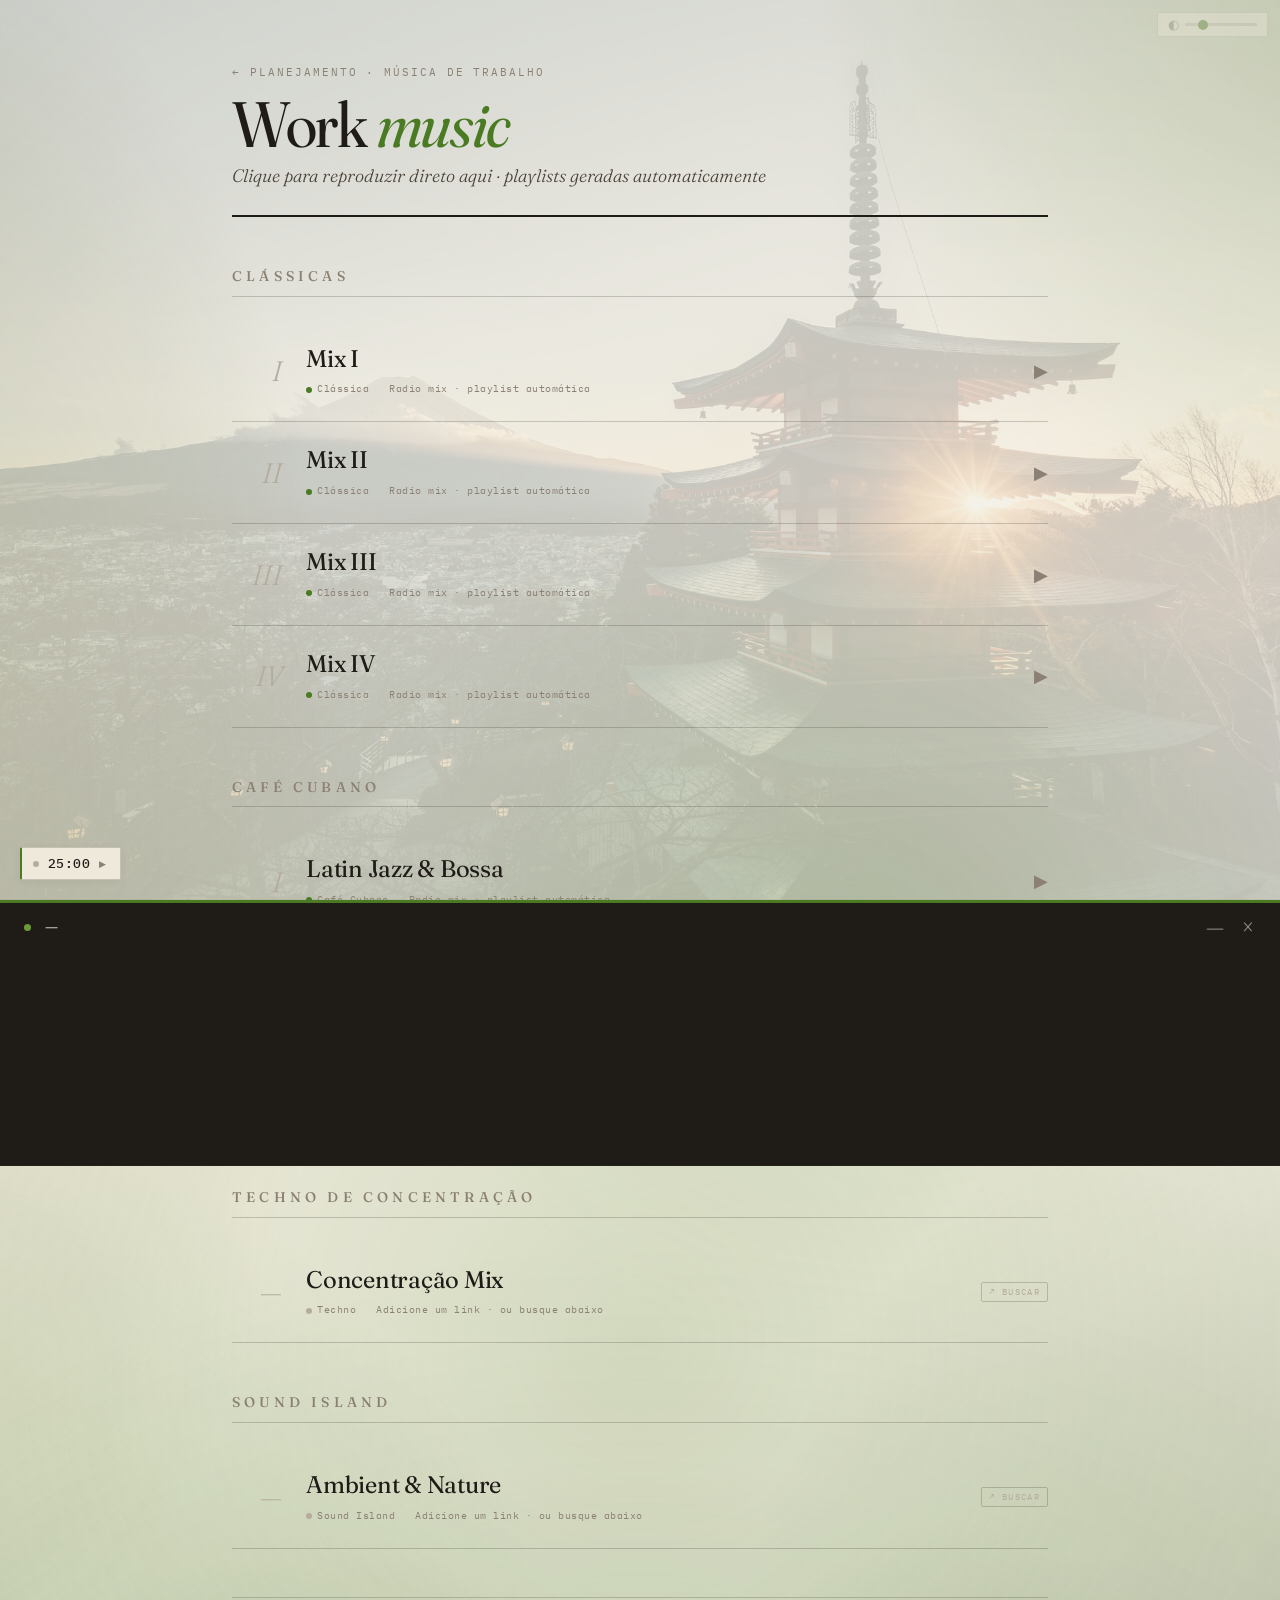
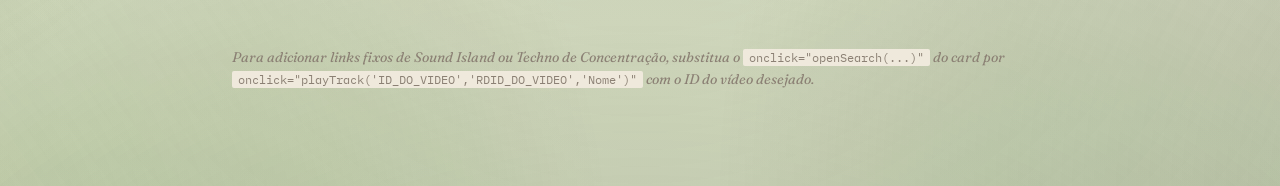
==== commit 9e7045b0: "Momentum-style dashboard: hero wallpaper, pomodoro, task deadlines, new projects - Today panel: larg" ====
--- a/music.html
+++ b/music.html
@@ -8,6 +8,7 @@
 <link rel="preconnect" href="https://fonts.gstatic.com" crossorigin>
 <link href="https://fonts.googleapis.com/css2?family=Fraunces:opsz,wght,SOFT@9..144,300..800,0..100&family=IBM+Plex+Sans:wght@400;500;600&family=IBM+Plex+Mono:wght@400;500&display=swap" rel="stylesheet">
 <link rel="stylesheet" href="assets/styles.css">
+<script src="assets/shared.js" defer></script>
 <style>
 
 /* ── Paleta verde (sobrescreve terracota só nesta página) ── */
@@ -319,7 +320,7 @@
 <div class="intensity-ctrl" id="intensityCtrl">
   <span class="intensity-icon">◐</span>
   <input type="range" class="intensity-range" id="intensityRange"
-    min="30" max="300" value="150" step="10"
+    min="30" max="600" value="150" step="10"
     oninput="setIntensity(this.value)">
 </div>
 
--- a/assets/styles.css
+++ b/assets/styles.css
@@ -3,6 +3,8 @@
    ============================================ */
 
 :root {
+  --wp-url: none;
+  --wp-a: 0.22;
   --paper: #F7F2E8;
   --paper-shade: #EFE9DC;
   --paper-deep: #E5DDCB;
@@ -67,15 +69,35 @@
 }
 
 * { box-sizing: border-box; margin: 0; padding: 0; }
-html { font-size: 16px; }
+html {
+  font-size: 16px;
+  background: var(--paper);
+}
+
+/* Camada de wallpaper — fica fixa atrás de tudo, com opacidade baixa.
+   Injetada via JS como <div class="wp-bg">. */
+.wp-bg {
+  position: fixed;
+  inset: 0;
+  background-image: var(--wp-url);
+  background-size: cover;
+  background-position: center;
+  background-repeat: no-repeat;
+  opacity: var(--wp-a);
+  filter: saturate(0.82) contrast(0.95);
+  z-index: -1;
+  pointer-events: none;
+  transition: opacity 0.6s ease, background-image 0.6s ease;
+}
 
 body {
   font-family: var(--sans);
-  background: var(--paper);
+  background: transparent;
   color: var(--ink);
   line-height: 1.6;
   min-height: 100vh;
   font-feature-settings: "kern", "liga", "ss01";
+  position: relative;
   background-image:
     radial-gradient(circle at var(--mx, 50%) var(--my, 75%),
       rgb(200 95 35 / calc(0.13 * var(--bg-a))) 0%, rgb(200 95 35 / calc(0.05 * var(--bg-a))) 35%, transparent 58%),
@@ -647,6 +669,64 @@
 
 .task-del:hover { color: var(--danger); }
 
+/* Data de uma tarefa específica (opcional) */
+.task-deadline {
+  font-family: var(--mono);
+  font-size: 10px;
+  letter-spacing: 0.06em;
+  color: var(--ink-mute);
+  padding: 2px 7px;
+  border: 1px solid var(--rule);
+  border-radius: 2px;
+  cursor: pointer;
+  white-space: nowrap;
+  user-select: none;
+  transition: all 0.15s;
+  flex-shrink: 0;
+  margin-right: 4px;
+  background: transparent;
+}
+
+.task-deadline:hover {
+  border-color: var(--ink-mute);
+  color: var(--ink);
+}
+
+.task-deadline.empty {
+  color: var(--ink-faint);
+  border-style: dashed;
+  opacity: 0;
+}
+
+.task:hover .task-deadline.empty { opacity: 0.8; }
+
+.task-deadline.urgent {
+  color: var(--accent);
+  border-color: var(--accent);
+  background: var(--accent-tint);
+}
+
+.task-deadline.overdue {
+  color: var(--paper);
+  background: var(--danger);
+  border-color: var(--danger);
+}
+
+.task-deadline.soft {
+  color: var(--ink-mute);
+}
+
+.task-deadline-input {
+  font-family: var(--mono);
+  font-size: 11px;
+  padding: 1px 4px;
+  border: 1px solid var(--accent);
+  background: var(--paper);
+  color: var(--ink);
+  border-radius: 2px;
+  outline: none;
+}
+
 .task-add {
   display: flex;
   align-items: center;
@@ -960,6 +1040,114 @@
 }
 
 /* ============================================
+   AGENDA (próximos prazos de tarefas — dashboard)
+   ============================================ */
+
+.agenda-list {
+  display: flex;
+  flex-direction: column;
+  gap: 0;
+}
+
+.agenda-empty {
+  font-family: var(--serif);
+  font-style: italic;
+  color: var(--ink-faint);
+  font-size: 0.95rem;
+  padding: 0.75rem 0;
+}
+
+.agenda-row {
+  display: grid;
+  grid-template-columns: 80px 1fr auto;
+  gap: 1rem;
+  align-items: baseline;
+  padding: 0.7rem 0;
+  border-bottom: 1px solid var(--rule-soft);
+  color: inherit;
+  text-decoration: none;
+  cursor: pointer;
+  transition: background 0.15s;
+}
+
+.agenda-row:hover {
+  background: var(--paper-shade);
+  margin: 0 -0.75rem;
+  padding-left: 0.75rem;
+  padding-right: 0.75rem;
+}
+
+.agenda-row:last-child { border-bottom: none; }
+
+.agenda-date {
+  font-family: var(--mono);
+  font-size: 11px;
+  letter-spacing: 0.06em;
+  color: var(--ink-mute);
+  text-align: right;
+  white-space: nowrap;
+  font-feature-settings: "tnum";
+}
+
+.agenda-date .agenda-rel {
+  display: block;
+  font-size: 9px;
+  color: var(--ink-faint);
+  letter-spacing: 0.12em;
+  text-transform: uppercase;
+  margin-top: 2px;
+}
+
+.agenda-row.urgent .agenda-date { color: var(--accent); }
+.agenda-row.urgent .agenda-rel { color: var(--accent); }
+.agenda-row.overdue .agenda-date { color: var(--danger); }
+.agenda-row.overdue .agenda-rel { color: var(--danger); }
+
+.agenda-content { min-width: 0; }
+
+.agenda-task {
+  font-family: var(--serif);
+  font-size: 1.0625rem;
+  color: var(--ink);
+  line-height: 1.3;
+  font-variation-settings: "opsz" 18;
+}
+
+.agenda-project {
+  font-family: var(--mono);
+  font-size: 9px;
+  letter-spacing: 0.14em;
+  text-transform: uppercase;
+  color: var(--ink-mute);
+  margin-top: 3px;
+}
+
+.agenda-phase {
+  font-family: var(--serif);
+  font-style: italic;
+  font-size: 0.8rem;
+  color: var(--ink-faint);
+}
+
+.agenda-arrow {
+  font-family: var(--serif);
+  font-style: italic;
+  color: var(--ink-faint);
+  font-size: 1.1rem;
+  transition: transform 0.15s, color 0.15s;
+}
+
+.agenda-row:hover .agenda-arrow {
+  transform: translateX(3px);
+  color: var(--accent);
+}
+
+@media (max-width: 640px) {
+  .agenda-row { grid-template-columns: 64px 1fr; }
+  .agenda-arrow { display: none; }
+}
+
+/* ============================================
    QUICKLIST (lista rápida — localStorage only)
    ============================================ */
 
@@ -1124,3 +1312,559 @@
   border: none;
   cursor: pointer;
 }
+
+/* ============================================
+   TODAY PANEL (dashboard — relógio, saudação, foco)
+   ============================================ */
+
+.today-panel {
+  display: grid;
+  grid-template-columns: auto 1fr;
+  gap: 1.5rem 2rem;
+  align-items: end;
+  margin-bottom: 2.5rem;
+  padding-bottom: 2rem;
+  border-bottom: 1px solid var(--rule);
+}
+
+@media (max-width: 640px) {
+  .today-panel {
+    grid-template-columns: 1fr;
+    gap: 1rem;
+  }
+}
+
+.today-time {
+  font-family: var(--serif);
+  font-variation-settings: "opsz" 144, "SOFT" 50;
+  font-weight: 300;
+  font-size: clamp(3.5rem, 8vw, 5.5rem);
+  line-height: 0.9;
+  color: var(--ink);
+  letter-spacing: -0.04em;
+  font-feature-settings: "tnum";
+}
+
+.today-time .sep {
+  color: var(--accent);
+  opacity: 0.55;
+  font-style: italic;
+  animation: today-blink 2.4s ease-in-out infinite;
+}
+
+@keyframes today-blink {
+  0%, 100% { opacity: 0.55; }
+  50%       { opacity: 0.15; }
+}
+
+.today-right {
+  display: flex;
+  flex-direction: column;
+  gap: 0.85rem;
+  min-width: 0;
+}
+
+.today-greeting {
+  font-family: var(--serif);
+  font-style: italic;
+  font-variation-settings: "opsz" 36;
+  font-size: 1.5rem;
+  color: var(--ink-soft);
+  line-height: 1.2;
+}
+
+.today-greeting em {
+  font-style: italic;
+  color: var(--accent);
+}
+
+.today-date {
+  font-family: var(--mono);
+  font-size: 10px;
+  letter-spacing: 0.18em;
+  text-transform: uppercase;
+  color: var(--ink-mute);
+}
+
+.today-focus-wrap {
+  display: flex;
+  align-items: baseline;
+  gap: 0.75rem;
+  padding: 0.5rem 0.875rem;
+  border-left: 2px solid var(--accent);
+  background: linear-gradient(90deg, var(--accent-tint) 0%, transparent 80%);
+}
+
+.today-focus-label {
+  font-family: var(--mono);
+  font-size: 10px;
+  letter-spacing: 0.18em;
+  text-transform: uppercase;
+  color: var(--ink-mute);
+  white-space: nowrap;
+}
+
+.today-focus-input {
+  flex: 1;
+  font-family: var(--serif);
+  font-style: italic;
+  font-variation-settings: "opsz" 18;
+  font-size: 1.05rem;
+  background: transparent;
+  border: none;
+  outline: none;
+  color: var(--ink);
+  padding: 4px 0;
+  min-width: 0;
+}
+
+.today-focus-input::placeholder {
+  color: var(--ink-faint);
+  font-style: italic;
+}
+
+.today-focus-input.done {
+  text-decoration: line-through;
+  text-decoration-color: var(--ink-faint);
+  text-decoration-thickness: 1px;
+  color: var(--ink-mute);
+}
+
+.today-focus-check {
+  background: none;
+  border: 1px solid var(--rule);
+  width: 18px;
+  height: 18px;
+  border-radius: 50%;
+  cursor: pointer;
+  color: var(--ink-mute);
+  font-size: 10px;
+  line-height: 1;
+  display: flex;
+  align-items: center;
+  justify-content: center;
+  transition: all 0.15s;
+  flex-shrink: 0;
+  padding: 0;
+}
+
+.today-focus-check:hover {
+  border-color: var(--accent);
+  color: var(--accent);
+}
+
+.today-focus-check.done {
+  background: var(--accent);
+  border-color: var(--accent);
+  color: var(--paper);
+}
+
+/* ============================================
+   MINI-PLAYER: minimize
+   ============================================ */
+
+.mini-player-min {
+  background: none;
+  border: none;
+  color: var(--paper);
+  font-family: var(--serif);
+  font-size: 1.4rem;
+  line-height: 1;
+  cursor: pointer;
+  opacity: 0.5;
+  flex-shrink: 0;
+  padding: 0 2px;
+  transition: opacity 0.15s;
+}
+
+.mini-player-min:hover { opacity: 1; }
+
+.mini-player.minimized iframe {
+  height: 0;
+  border: none;
+}
+
+/* ============================================
+   POMODORO WIDGET (flutuante, persistente)
+   ============================================ */
+
+.pomo-widget {
+  position: fixed;
+  bottom: 1.25rem;
+  left: 1.25rem;
+  z-index: 250;
+  font-family: var(--sans);
+}
+
+/* Ajuste quando o mini-player está ativo, para não sobrepor */
+.mini-player.active ~ .pomo-widget,
+body:has(.mini-player.active) .pomo-widget {
+  bottom: calc(215px + 3rem + 1rem);
+}
+
+body:has(.mini-player.active.minimized) .pomo-widget {
+  bottom: calc(3rem + 1rem);
+}
+
+.pomo-pill {
+  display: inline-flex;
+  align-items: center;
+  gap: 0.55rem;
+  padding: 7px 14px 7px 11px;
+  background: var(--paper-shade);
+  border: 1px solid var(--rule);
+  border-left: 2px solid var(--accent);
+  border-radius: 2px;
+  cursor: pointer;
+  font-family: var(--mono);
+  color: var(--ink);
+  transition: all 0.2s;
+  font-size: 13px;
+  letter-spacing: 0.04em;
+  box-shadow: 0 2px 8px rgba(31, 27, 23, 0.06);
+}
+
+.pomo-pill:hover {
+  border-color: var(--ink);
+  background: var(--paper-deep);
+}
+
+.pomo-widget.running .pomo-pill {
+  border-left-color: var(--accent-deep);
+  background: var(--paper-deep);
+}
+
+.pomo-widget.mode-break .pomo-pill {
+  border-left-color: var(--done);
+}
+
+.pomo-pill-dot {
+  width: 6px;
+  height: 6px;
+  border-radius: 50%;
+  background: var(--ink-faint);
+  flex-shrink: 0;
+}
+
+.pomo-widget.running .pomo-pill-dot {
+  background: var(--accent);
+  animation: pomo-dot 1.6s ease-in-out infinite;
+}
+
+.pomo-widget.running.mode-break .pomo-pill-dot {
+  background: var(--done);
+}
+
+@keyframes pomo-dot {
+  0%, 100% { opacity: 1; transform: scale(1); }
+  50%      { opacity: 0.35; transform: scale(0.7); }
+}
+
+.pomo-pill-time {
+  font-feature-settings: "tnum";
+  font-weight: 500;
+  font-size: 13px;
+  min-width: 5ch;
+}
+
+.pomo-pill-icon {
+  color: var(--ink-mute);
+  font-size: 9px;
+  letter-spacing: 0;
+}
+
+.pomo-widget.running .pomo-pill-icon { color: var(--accent); }
+.pomo-widget.running.mode-break .pomo-pill-icon { color: var(--done); }
+
+.pomo-panel {
+  position: absolute;
+  bottom: calc(100% + 8px);
+  left: 0;
+  width: 260px;
+  background: var(--paper);
+  border: 1px solid var(--rule);
+  border-left: 3px solid var(--accent);
+  padding: 1.1rem 1.25rem 1rem;
+  box-shadow: 0 6px 24px rgba(31, 27, 23, 0.12);
+  border-radius: 2px;
+}
+
+.pomo-widget.mode-break .pomo-panel {
+  border-left-color: var(--done);
+}
+
+.pomo-panel-head {
+  display: flex;
+  justify-content: space-between;
+  align-items: baseline;
+  margin-bottom: 0.5rem;
+}
+
+.pomo-mode {
+  font-family: var(--serif);
+  font-style: italic;
+  font-variation-settings: "opsz" 18;
+  font-size: 1.05rem;
+  color: var(--accent);
+}
+
+.pomo-widget.mode-break .pomo-mode { color: var(--done); }
+
+.pomo-sessions {
+  font-family: var(--mono);
+  font-size: 9px;
+  letter-spacing: 0.12em;
+  text-transform: uppercase;
+  color: var(--ink-mute);
+}
+
+.pomo-time {
+  font-family: var(--serif);
+  font-variation-settings: "opsz" 144, "SOFT" 30;
+  font-weight: 300;
+  font-size: 3rem;
+  line-height: 1;
+  color: var(--ink);
+  font-feature-settings: "tnum";
+  letter-spacing: -0.03em;
+  margin-bottom: 0.75rem;
+}
+
+.pomo-ring {
+  height: 2px;
+  background: var(--rule);
+  margin-bottom: 1rem;
+  position: relative;
+}
+
+.pomo-ring-fill {
+  position: absolute;
+  height: 100%;
+  background: linear-gradient(90deg, var(--accent) 0%, var(--accent-deep) 100%);
+  width: 0%;
+  transition: width 0.6s linear;
+}
+
+.pomo-widget.mode-break .pomo-ring-fill {
+  background: var(--done);
+}
+
+.pomo-controls {
+  display: flex;
+  gap: 0.4rem;
+  margin-bottom: 0.875rem;
+}
+
+.pomo-btn {
+  flex: 1;
+  font-family: var(--mono);
+  font-size: 10px;
+  letter-spacing: 0.1em;
+  text-transform: uppercase;
+  padding: 7px 8px;
+  background: transparent;
+  color: var(--ink-soft);
+  border: 1px solid var(--rule);
+  cursor: pointer;
+  border-radius: 2px;
+  transition: all 0.15s;
+}
+
+.pomo-btn:hover {
+  border-color: var(--ink);
+  color: var(--ink);
+}
+
+.pomo-btn.primary {
+  background: var(--ink);
+  color: var(--paper);
+  border-color: var(--ink);
+  flex: 2;
+}
+
+.pomo-btn.primary:hover { opacity: 0.85; }
+
+.pomo-settings {
+  display: flex;
+  gap: 0.75rem;
+  padding-top: 0.75rem;
+  border-top: 1px solid var(--rule-soft);
+}
+
+.pomo-set {
+  flex: 1;
+  display: flex;
+  align-items: baseline;
+  gap: 4px;
+  font-family: var(--mono);
+  font-size: 10px;
+  letter-spacing: 0.08em;
+  color: var(--ink-mute);
+}
+
+.pomo-set-label {
+  text-transform: uppercase;
+  font-size: 9px;
+  letter-spacing: 0.15em;
+}
+
+.pomo-set input {
+  width: 38px;
+  font-family: var(--mono);
+  font-size: 12px;
+  padding: 3px 5px;
+  background: var(--paper-shade);
+  border: 1px solid var(--rule);
+  color: var(--ink);
+  border-radius: 2px;
+  outline: none;
+  text-align: center;
+  font-feature-settings: "tnum";
+}
+
+.pomo-set input:focus { border-color: var(--accent); }
+
+.pomo-set-unit {
+  color: var(--ink-faint);
+  font-size: 9px;
+  letter-spacing: 0.1em;
+}
+
+@keyframes pomo-flash {
+  0%, 100% { transform: scale(1); }
+  20%      { transform: scale(1.08); box-shadow: 0 0 0 6px var(--accent-tint); }
+  60%      { transform: scale(1.02); }
+}
+
+.pomo-widget.flash .pomo-pill {
+  animation: pomo-flash 1.6s ease-out;
+}
+
+@media (max-width: 640px) {
+  .pomo-panel { width: 240px; }
+  .pomo-widget { bottom: 1rem; left: 1rem; }
+}
+
+/* ============================================
+   GANTT — melhorias (today overlay, dividers, badge)
+   ============================================ */
+
+.gantt-header-row {
+  display: flex;
+  align-items: baseline;
+  justify-content: space-between;
+  gap: 1rem;
+  margin-bottom: 1rem;
+  flex-wrap: wrap;
+}
+
+.gantt-trajectory {
+  font-family: var(--mono);
+  font-size: 10px;
+  letter-spacing: 0.12em;
+  text-transform: uppercase;
+  padding: 5px 11px;
+  border-radius: 2px;
+  background: var(--paper-deep);
+  color: var(--ink-soft);
+  display: inline-flex;
+  align-items: center;
+  gap: 8px;
+}
+
+.gantt-trajectory .gtraj-num {
+  font-family: var(--serif);
+  font-style: italic;
+  font-variation-settings: "opsz" 14;
+  font-size: 13px;
+  letter-spacing: 0;
+  text-transform: none;
+}
+
+.gantt-trajectory.ahead   { background: var(--done-tint); color: var(--done); }
+.gantt-trajectory.behind  { background: var(--accent-tint); color: var(--accent-deep); }
+.gantt-trajectory.on-track{ background: var(--paper-deep); color: var(--ink-soft); }
+
+.gantt-rows-wrap {
+  position: relative;
+}
+
+.gantt-overlay {
+  position: absolute;
+  inset: 0;
+  display: grid;
+  grid-template-columns: 100px 1fr;
+  gap: 0.5rem;
+  pointer-events: none;
+}
+
+.gantt-overlay-spacer {
+  /* Coluna vazia para alinhar com .gantt-label */
+}
+
+.gantt-overlay-tracks {
+  position: relative;
+}
+
+.gantt-month-divider {
+  position: absolute;
+  top: 0;
+  bottom: 0;
+  width: 1px;
+  background: var(--rule-soft);
+  pointer-events: none;
+}
+
+.gantt-today-line {
+  position: absolute;
+  top: -6px;
+  bottom: -2px;
+  width: 0;
+  border-left: 2px dashed var(--accent);
+  z-index: 2;
+  pointer-events: none;
+}
+
+.gantt-today-line::before {
+  content: 'hoje';
+  position: absolute;
+  top: -18px;
+  left: -16px;
+  font-family: var(--mono);
+  font-size: 9px;
+  letter-spacing: 0.16em;
+  text-transform: uppercase;
+  color: var(--accent);
+  background: var(--paper-shade);
+  padding: 1px 6px;
+  border-radius: 1px;
+  white-space: nowrap;
+}
+
+.gantt-today-line::after {
+  content: '';
+  position: absolute;
+  top: -3px;
+  left: -4px;
+  width: 7px;
+  height: 7px;
+  background: var(--accent);
+  border-radius: 50%;
+  box-shadow: 0 0 0 3px var(--accent-tint);
+}
+
+/* Tick visual no fim da barra (prazo da fase) */
+.gantt-bar-shell::after {
+  content: '';
+  position: absolute;
+  right: -1px;
+  top: -2px;
+  bottom: -2px;
+  width: 2px;
+  background: var(--accent-deep);
+  opacity: 0.6;
+}
+
+.gantt-bar-shell.done::after  { background: var(--done); opacity: 0.7; }
+.gantt-bar-shell.past::after  { opacity: 0.3; }
+.gantt-bar-shell.upcoming::after { opacity: 0.45; }
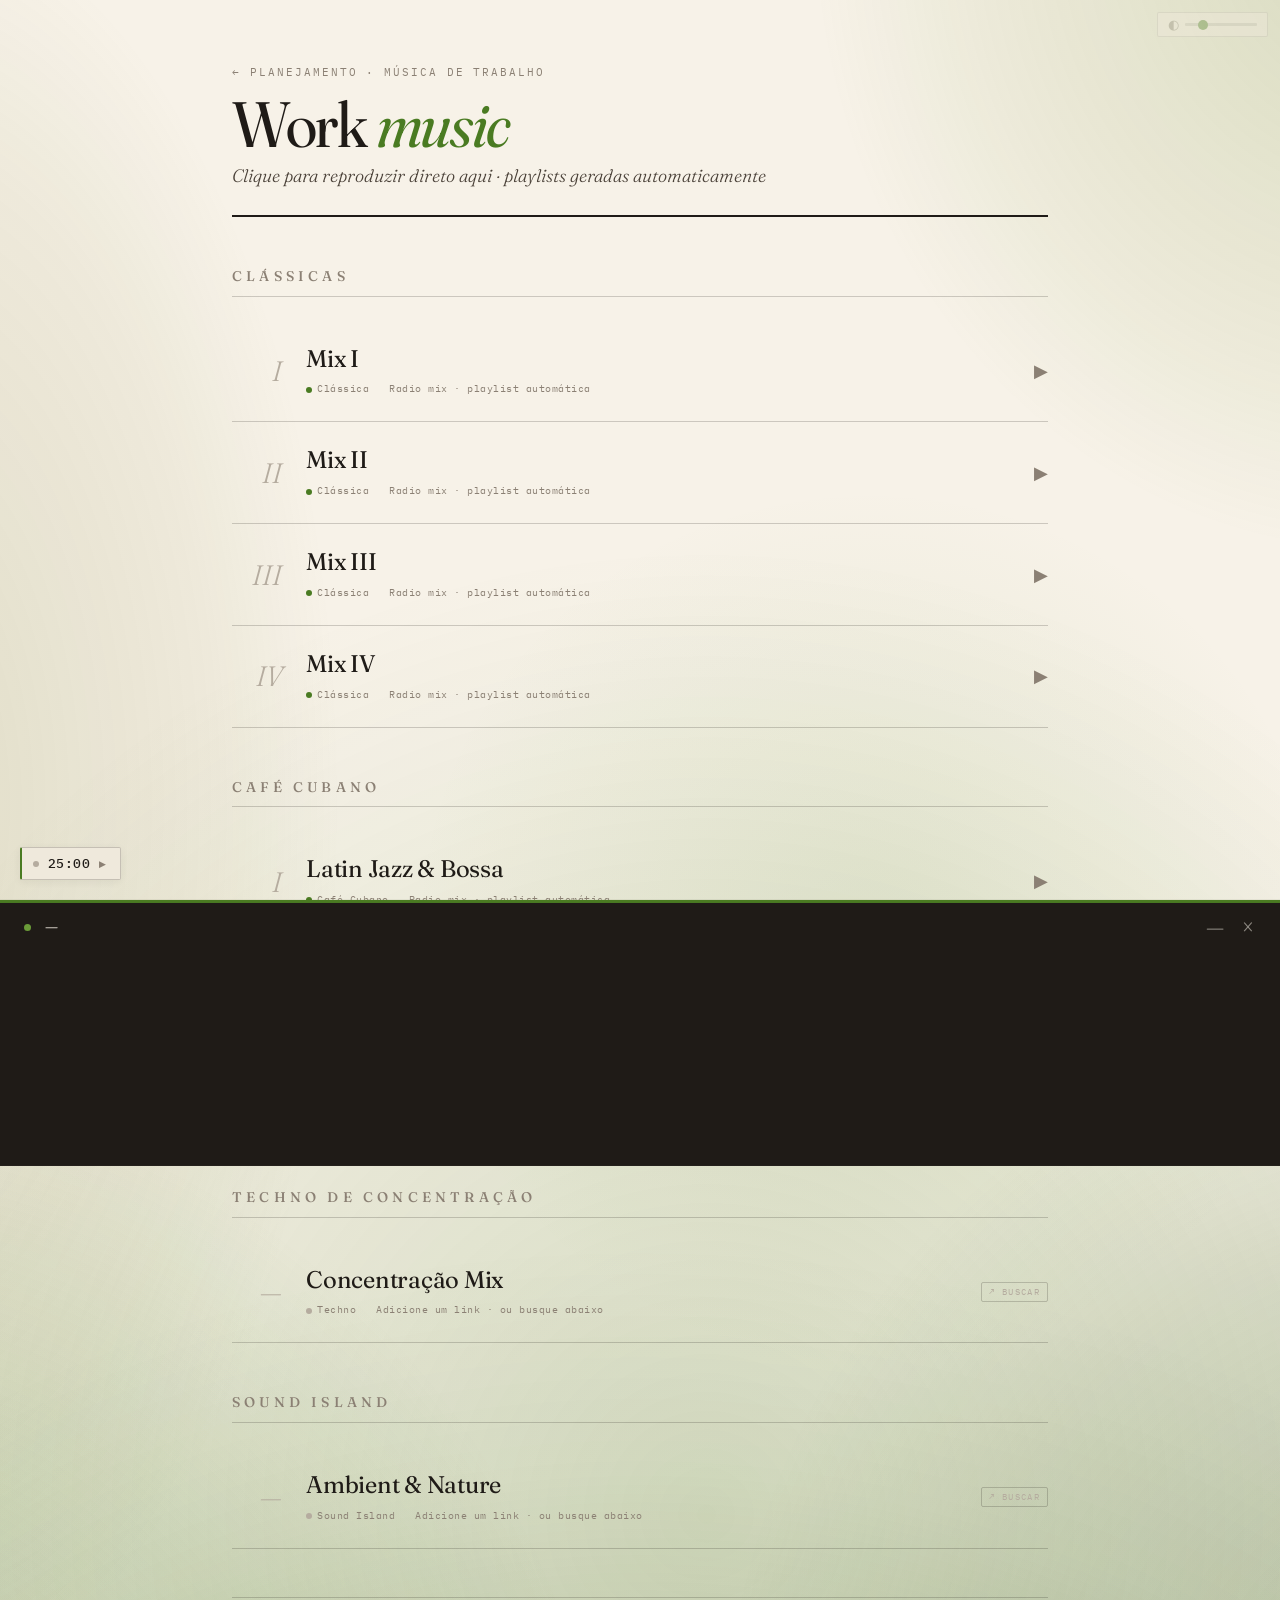
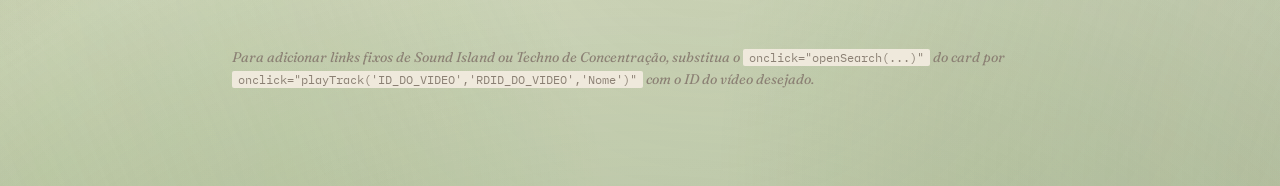
==== commit 27c3c397: "Wave motion, palette switcher, integrated quicklist; remove wallpapers - Wallpapers removed: the pho" ====
--- a/music.html
+++ b/music.html
@@ -375,10 +375,7 @@
   }
 } catch(e) {}
 
-document.addEventListener('mousemove', e => {
-  document.documentElement.style.setProperty('--mx', (e.clientX / window.innerWidth * 100).toFixed(1) + '%');
-  document.documentElement.style.setProperty('--my', (e.clientY / window.innerHeight * 100).toFixed(1) + '%');
-});
+// Animação de "ondas" dos blobs de fundo: ver startWaveMotion() em shared.js
 
 </script>
 
--- a/assets/styles.css
+++ b/assets/styles.css
@@ -3,8 +3,6 @@
    ============================================ */
 
 :root {
-  --wp-url: none;
-  --wp-a: 0.22;
   --paper: #F7F2E8;
   --paper-shade: #EFE9DC;
   --paper-deep: #E5DDCB;
@@ -26,6 +24,94 @@
   --sans: 'IBM Plex Sans', -apple-system, sans-serif;
   --mono: 'IBM Plex Mono', 'Courier New', monospace;
   --bg-a: 1.5;
+
+  /* 7 cores do gradient orgânico do fundo (triplets RGB).
+     Cada paleta sobrescreve abaixo. Default: Terracota. */
+  --pal-c1: 200 95 35;
+  --pal-c2: 174 67 30;
+  --pal-c3: 208 98 36;
+  --pal-c4: 160 55 22;
+  --pal-c5: 210 148 58;
+  --pal-c6: 130 120 48;
+  --pal-c7: 210 138 52;
+}
+
+/* ─── Paletas calmantes ─────────────────── */
+
+:root.palette-sage {
+  --paper: #F1EEE2;
+  --paper-shade: #E8E5D7;
+  --paper-deep: #D9D6C6;
+  --accent: #7A8A50;
+  --accent-deep: #5A6E38;
+  --accent-soft: #99A872;
+  --accent-tint: #E0E2C8;
+  --done: #B89B5F;
+  --done-tint: #EFE6CC;
+  --pal-c1: 122 138 80;
+  --pal-c2: 100 115 60;
+  --pal-c3: 140 155 95;
+  --pal-c4: 85 100 50;
+  --pal-c5: 180 165 110;
+  --pal-c6: 130 110 80;
+  --pal-c7: 165 145 95;
+}
+
+:root.palette-ocean {
+  --paper: #ECF0F0;
+  --paper-shade: #E0E6E6;
+  --paper-deep: #CCD5D5;
+  --accent: #4A7B95;
+  --accent-deep: #2D5A75;
+  --accent-soft: #6A9BB8;
+  --accent-tint: #D0E0E8;
+  --done: #6F8C90;
+  --done-tint: #DCE5E6;
+  --pal-c1: 100 140 175;
+  --pal-c2: 70 110 145;
+  --pal-c3: 130 165 190;
+  --pal-c4: 60 95 130;
+  --pal-c5: 140 175 175;
+  --pal-c6: 100 130 130;
+  --pal-c7: 120 155 175;
+}
+
+:root.palette-lavender {
+  --paper: #F2EFF2;
+  --paper-shade: #E8E3E8;
+  --paper-deep: #D6D0D6;
+  --accent: #8A75B0;
+  --accent-deep: #6A5590;
+  --accent-soft: #A899C4;
+  --accent-tint: #E3DCEC;
+  --done: #B08CA0;
+  --done-tint: #E9D8E2;
+  --pal-c1: 140 125 175;
+  --pal-c2: 110 95 145;
+  --pal-c3: 165 150 195;
+  --pal-c4: 90 80 130;
+  --pal-c5: 175 155 165;
+  --pal-c6: 130 110 140;
+  --pal-c7: 155 135 170;
+}
+
+:root.palette-forest {
+  --paper: #EEEEE5;
+  --paper-shade: #E2E2D5;
+  --paper-deep: #CECEC0;
+  --accent: #4A6E2A;
+  --accent-deep: #2F4E14;
+  --accent-soft: #6F9050;
+  --accent-tint: #D8E0C8;
+  --done: #8A8035;
+  --done-tint: #E5E3C2;
+  --pal-c1: 80 110 70;
+  --pal-c2: 55 85 50;
+  --pal-c3: 110 140 90;
+  --pal-c4: 40 70 35;
+  --pal-c5: 130 130 80;
+  --pal-c6: 90 100 65;
+  --pal-c7: 100 130 80;
 }
 
 @media (prefers-color-scheme: dark) {
@@ -48,46 +134,13 @@
     --rule: rgba(237, 228, 211, 0.22);
     --rule-soft: rgba(237, 228, 211, 0.11);
   }
-  body {
-    background-image:
-      radial-gradient(circle at var(--mx, 50%) var(--my, 75%),
-        rgb(200 95 55 / calc(0.10 * var(--bg-a))) 0%, rgb(200 95 55 / calc(0.04 * var(--bg-a))) 35%, transparent 58%),
-      radial-gradient(ellipse 130% 80% at 50% 132%,
-        rgb(192 75 40 / calc(0.22 * var(--bg-a))) 0%, rgb(192 75 40 / calc(0.09 * var(--bg-a))) 38%,
-        rgb(192 75 40 / calc(0.02 * var(--bg-a))) 62%, transparent 78%),
-      radial-gradient(ellipse 90% 65% at -15% 106%,
-        rgb(208 90 40 / calc(0.16 * var(--bg-a))) 0%, rgb(208 90 40 / calc(0.06 * var(--bg-a))) 45%, transparent 70%),
-      radial-gradient(ellipse 82% 62% at 115% 100%,
-        rgb(175 65 30 / calc(0.14 * var(--bg-a))) 0%, rgb(175 65 30 / calc(0.05 * var(--bg-a))) 48%, transparent 72%),
-      radial-gradient(ellipse 62% 50% at 108% -5%,
-        rgb(180 125 45 / calc(0.10 * var(--bg-a))) 0%, rgb(180 125 45 / calc(0.04 * var(--bg-a))) 52%, transparent 72%),
-      radial-gradient(ellipse 48% 70% at -8% 45%,
-        rgb(120 110 40 / calc(0.09 * var(--bg-a))) 0%, rgb(120 110 40 / calc(0.03 * var(--bg-a))) 52%, transparent 72%),
-      radial-gradient(ellipse 55% 38% at 68% 52%,
-        rgb(180 120 45 / calc(0.05 * var(--bg-a))) 0%, transparent 65%);
-  }
+  /* No dark mode: usa o mesmo body background-image baseado em --pal-c*. */
 }
 
 * { box-sizing: border-box; margin: 0; padding: 0; }
 html {
   font-size: 16px;
   background: var(--paper);
-}
-
-/* Camada de wallpaper — fica fixa atrás de tudo, com opacidade baixa.
-   Injetada via JS como <div class="wp-bg">. */
-.wp-bg {
-  position: fixed;
-  inset: 0;
-  background-image: var(--wp-url);
-  background-size: cover;
-  background-position: center;
-  background-repeat: no-repeat;
-  opacity: var(--wp-a);
-  filter: saturate(0.82) contrast(0.95);
-  z-index: -1;
-  pointer-events: none;
-  transition: opacity 0.6s ease, background-image 0.6s ease;
 }
 
 body {
@@ -98,22 +151,32 @@
   min-height: 100vh;
   font-feature-settings: "kern", "liga", "ss01";
   position: relative;
+  /* Fundo: 7 camadas de radial-gradient que usam --pal-c1..--pal-c7
+     (cada paleta sobrescreve esses triplets). --mx/--my são animados em
+     movimento sinusoidal lento pelo shared.js (ondas do mar). */
   background-image:
     radial-gradient(circle at var(--mx, 50%) var(--my, 75%),
-      rgb(200 95 35 / calc(0.13 * var(--bg-a))) 0%, rgb(200 95 35 / calc(0.05 * var(--bg-a))) 35%, transparent 58%),
+      rgb(var(--pal-c1) / calc(0.13 * var(--bg-a))) 0%,
+      rgb(var(--pal-c1) / calc(0.05 * var(--bg-a))) 35%, transparent 58%),
     radial-gradient(ellipse 130% 80% at 50% 132%,
-      rgb(174 67 30 / calc(0.30 * var(--bg-a))) 0%, rgb(174 67 30 / calc(0.13 * var(--bg-a))) 38%,
-      rgb(174 67 30 / calc(0.03 * var(--bg-a))) 62%, transparent 78%),
+      rgb(var(--pal-c2) / calc(0.30 * var(--bg-a))) 0%,
+      rgb(var(--pal-c2) / calc(0.13 * var(--bg-a))) 38%,
+      rgb(var(--pal-c2) / calc(0.03 * var(--bg-a))) 62%, transparent 78%),
     radial-gradient(ellipse 90% 65% at -15% 106%,
-      rgb(208 98 36 / calc(0.22 * var(--bg-a))) 0%, rgb(208 98 36 / calc(0.09 * var(--bg-a))) 45%, transparent 70%),
+      rgb(var(--pal-c3) / calc(0.22 * var(--bg-a))) 0%,
+      rgb(var(--pal-c3) / calc(0.09 * var(--bg-a))) 45%, transparent 70%),
     radial-gradient(ellipse 82% 62% at 115% 100%,
-      rgb(160 55 22 / calc(0.20 * var(--bg-a))) 0%, rgb(160 55 22 / calc(0.08 * var(--bg-a))) 48%, transparent 72%),
+      rgb(var(--pal-c4) / calc(0.20 * var(--bg-a))) 0%,
+      rgb(var(--pal-c4) / calc(0.08 * var(--bg-a))) 48%, transparent 72%),
     radial-gradient(ellipse 62% 50% at 108% -5%,
-      rgb(210 148 58 / calc(0.14 * var(--bg-a))) 0%, rgb(210 148 58 / calc(0.05 * var(--bg-a))) 52%, transparent 72%),
+      rgb(var(--pal-c5) / calc(0.14 * var(--bg-a))) 0%,
+      rgb(var(--pal-c5) / calc(0.05 * var(--bg-a))) 52%, transparent 72%),
     radial-gradient(ellipse 48% 70% at -8% 45%,
-      rgb(130 120 48 / calc(0.12 * var(--bg-a))) 0%, rgb(130 120 48 / calc(0.05 * var(--bg-a))) 52%, transparent 72%),
+      rgb(var(--pal-c6) / calc(0.12 * var(--bg-a))) 0%,
+      rgb(var(--pal-c6) / calc(0.05 * var(--bg-a))) 52%, transparent 72%),
     radial-gradient(ellipse 55% 38% at 68% 52%,
-      rgb(210 138 52 / calc(0.07 * var(--bg-a))) 0%, transparent 65%);
+      rgb(var(--pal-c7) / calc(0.07 * var(--bg-a))) 0%, transparent 65%);
+  transition: background-color 0.6s ease;
 }
 
 a { color: inherit; text-decoration: none; }
@@ -207,6 +270,70 @@
 }
 
 .meta-value.accent { color: var(--accent); }
+
+/* Prazo: número grande de dias + breakdown aditivo terso */
+.deadline-cascade {
+  display: flex;
+  flex-direction: column;
+  align-items: flex-end;
+  gap: 4px;
+  font-feature-settings: "tnum";
+  line-height: 1.05;
+}
+
+.dl-headline {
+  font-family: var(--serif);
+  font-variation-settings: "opsz" 144;
+  font-weight: 400;
+  font-size: 2.25rem;
+  color: var(--accent);
+  letter-spacing: -0.02em;
+  line-height: 1;
+}
+
+.dl-headline .dl-headline-unit {
+  font-size: 0.95rem;
+  color: var(--ink-mute);
+  font-style: italic;
+  margin-left: 4px;
+  font-variation-settings: "opsz" 18;
+}
+
+.dl-breakdown {
+  display: flex;
+  align-items: baseline;
+  gap: 6px;
+  font-family: var(--mono);
+  font-size: 11px;
+  letter-spacing: 0.04em;
+  color: var(--ink-mute);
+}
+
+.dl-breakdown .dl-sep {
+  color: var(--ink-faint);
+  opacity: 0.7;
+}
+
+.dl-breakdown .dl-num {
+  color: var(--ink-soft);
+  font-feature-settings: "tnum";
+}
+
+.dl-breakdown .dl-unit {
+  color: var(--ink-mute);
+}
+
+.dl-clock {
+  font-family: var(--mono);
+  font-size: 11px;
+  color: var(--accent-deep);
+  letter-spacing: 0.06em;
+  font-feature-settings: "tnum";
+}
+
+.deadline-cascade.overdue .dl-headline,
+.deadline-cascade.overdue .dl-clock,
+.deadline-cascade.overdue .dl-num { color: var(--danger); }
 
 /* ============================================
    SECTION HEADING
@@ -336,6 +463,61 @@
   padding-left: 1rem;
   margin-left: -1rem;
 }
+
+.project-card-link {
+  display: block;
+  text-decoration: none;
+  color: inherit;
+  transition: opacity 0.15s;
+}
+
+.project-card-link.dragging {
+  opacity: 0.35;
+}
+
+.project-card-link.drop-above {
+  border-top: 2px solid var(--accent);
+}
+
+.project-card-link.drop-below {
+  border-bottom: 2px solid var(--accent);
+}
+
+.drag-handle {
+  display: inline-flex;
+  align-items: center;
+  justify-content: center;
+  width: 20px;
+  height: 20px;
+  color: var(--ink-faint);
+  font-size: 14px;
+  line-height: 1;
+  cursor: grab;
+  opacity: 0;
+  transition: opacity 0.15s, color 0.15s;
+  user-select: none;
+  flex-shrink: 0;
+  font-family: var(--sans);
+}
+
+.project-card:hover .drag-handle,
+.task:hover .drag-handle {
+  opacity: 0.7;
+}
+
+.drag-handle:hover { color: var(--accent); opacity: 1; }
+.drag-handle:active { cursor: grabbing; }
+
+.task .drag-handle {
+  width: 16px;
+  height: 16px;
+  font-size: 11px;
+  margin-top: 4px;
+}
+
+.task.dragging { opacity: 0.35; }
+.task.drop-above { border-top: 2px solid var(--accent); }
+.task.drop-below { border-bottom: 2px solid var(--accent); }
 
 @media (max-width: 640px) {
   .project-card { grid-template-columns: 32px 1fr; gap: 0.75rem; }
@@ -1148,30 +1330,150 @@
 }
 
 /* ============================================
-   QUICKLIST (lista rápida — localStorage only)
+   QUICKLIST flutuante (canto inferior-direito, arrastável)
    ============================================ */
 
-.quicklist-panel {
+.ql-widget {
+  position: fixed;
+  bottom: 1.25rem;
+  right: 1.25rem;
+  z-index: 250;
+  font-family: var(--sans);
+  touch-action: none;
+}
+
+.ql-widget.dragging { opacity: 0.85; transition: none; }
+.ql-widget.dragging .ql-pill { cursor: grabbing; }
+
+.ql-pill {
+  display: inline-flex;
+  align-items: center;
+  gap: 0.5rem;
+  padding: 7px 14px 7px 11px;
+  background: var(--paper-shade);
+  border: 1px solid var(--rule);
+  border-left: 2px solid var(--accent-deep);
+  border-radius: 2px;
+  cursor: grab;
+  font-family: var(--mono);
+  color: var(--ink);
+  transition: all 0.2s;
+  font-size: 13px;
+  letter-spacing: 0.04em;
+  box-shadow: 0 2px 8px rgba(31, 27, 23, 0.06);
+}
+
+.ql-pill:hover {
+  border-color: var(--ink);
+  background: var(--paper-deep);
+}
+
+.ql-pill-icon {
+  font-family: var(--serif);
+  font-size: 14px;
+  line-height: 1;
+  color: var(--accent-deep);
+}
+
+.ql-pill-count {
+  font-feature-settings: "tnum";
+  font-weight: 500;
+  font-size: 13px;
+}
+
+.ql-pill-label {
+  color: var(--ink-mute);
+  font-size: 9px;
+  letter-spacing: 0.18em;
+  text-transform: uppercase;
+}
+
+.ql-panel[hidden] { display: none !important; }
+
+.ql-panel {
+  position: absolute;
+  bottom: calc(100% + 8px);
+  right: 0;
+  width: 320px;
+  max-height: 60vh;
+  display: flex;
+  flex-direction: column;
+  background: var(--paper);
+  border: 1px solid var(--rule);
   border-left: 3px solid var(--accent-deep);
-  padding: 1.25rem 1.5rem 1rem;
-  background: var(--paper-shade);
-  margin-bottom: 1.5rem;
-}
+  padding: 1rem 1.1rem 0.9rem;
+  box-shadow: 0 6px 24px rgba(31, 27, 23, 0.14);
+  border-radius: 2px;
+}
+
+.ql-panel-head {
+  display: flex;
+  justify-content: space-between;
+  align-items: baseline;
+  margin-bottom: 0.6rem;
+}
+
+.ql-panel-title {
+  font-family: var(--serif);
+  font-style: italic;
+  font-variation-settings: "opsz" 18;
+  font-size: 1.05rem;
+  color: var(--ink);
+}
+
+.ql-panel-meta {
+  font-family: var(--mono);
+  font-size: 9px;
+  letter-spacing: 0.14em;
+  text-transform: uppercase;
+  color: var(--ink-mute);
+}
+
+.ql-items {
+  overflow-y: auto;
+  flex: 1;
+  margin: 0 -0.35rem;
+  padding: 0 0.35rem;
+}
+
+.ql-items .task {
+  padding: 0.45rem 0;
+}
+
+.ql-items .task-text { font-size: 0.875rem; }
 
 .quicklist-empty {
   font-family: var(--serif);
   font-style: italic;
   color: var(--ink-faint);
-  font-size: 0.9rem;
-  padding: 0.25rem 0 0.75rem;
+  font-size: 0.875rem;
+  padding: 0.5rem 0;
+  text-align: center;
 }
 
 .quicklist-note {
   font-family: var(--mono);
-  font-size: 10px;
+  font-size: 9px;
   color: var(--ink-faint);
   letter-spacing: 0.08em;
-  margin-top: 0.875rem;
+  margin-top: 0.6rem;
+  text-align: center;
+}
+
+.ql-panel .task-add {
+  margin-top: 0.6rem;
+  padding-top: 0.6rem;
+  border-top: 1px solid var(--rule-soft);
+}
+
+.ql-panel .task-add-btn {
+  padding: 7px 12px;
+  font-size: 14px;
+  letter-spacing: 0;
+}
+
+@media (max-width: 640px) {
+  .ql-panel { width: 84vw; max-width: 320px; }
 }
 
 /* ============================================
@@ -1314,6 +1616,46 @@
 }
 
 /* ============================================
+   PALETTE SELECTOR (ao lado do regulador ◐)
+   ============================================ */
+
+.palette-ctrl {
+  position: fixed;
+  top: 0.75rem;
+  right: calc(0.75rem + 110px);   /* logo à esquerda do intensity-ctrl */
+  display: flex;
+  align-items: center;
+  gap: 5px;
+  background: var(--paper-shade);
+  border: 1px solid var(--rule);
+  padding: 4px 7px;
+  border-radius: 2px;
+  z-index: 200;
+  opacity: 0.35;
+  transition: opacity 0.25s;
+}
+
+.palette-ctrl:hover { opacity: 1; }
+
+.palette-opt {
+  width: 14px;
+  height: 14px;
+  border-radius: 50%;
+  border: 1.5px solid transparent;
+  cursor: pointer;
+  padding: 0;
+  background-clip: padding-box;
+  transition: transform 0.15s, border-color 0.15s;
+}
+
+.palette-opt:hover { transform: scale(1.18); }
+
+.palette-opt.active {
+  border-color: var(--ink);
+  transform: scale(1.12);
+}
+
+/* ============================================
    TODAY PANEL (dashboard — relógio, saudação, foco)
    ============================================ */
 
@@ -1494,6 +1836,20 @@
   left: 1.25rem;
   z-index: 250;
   font-family: var(--sans);
+  touch-action: none;
+}
+
+.pomo-widget.dragging {
+  opacity: 0.85;
+  transition: none;
+}
+
+.pomo-widget.dragging .pomo-pill {
+  cursor: grabbing;
+}
+
+.pomo-pill {
+  cursor: grab;
 }
 
 /* Ajuste quando o mini-player está ativo, para não sobrepor */
@@ -1684,6 +2040,243 @@
 
 .pomo-btn.primary:hover { opacity: 0.85; }
 
+.pomo-focus-line {
+  display: flex;
+  align-items: baseline;
+  gap: 6px;
+  padding: 8px 10px;
+  margin-bottom: 0.75rem;
+  border-left: 2px solid var(--accent);
+  background: var(--accent-tint);
+  font-size: 13px;
+}
+
+.pomo-focus-line[hidden] { display: none; }
+
+.pomo-focus-label {
+  font-family: var(--mono);
+  font-size: 9px;
+  letter-spacing: 0.15em;
+  text-transform: uppercase;
+  color: var(--ink-mute);
+  flex-shrink: 0;
+}
+
+.pomo-focus-text {
+  font-family: var(--serif);
+  font-style: italic;
+  font-variation-settings: "opsz" 14;
+  color: var(--ink);
+  flex: 1;
+  overflow: hidden;
+  text-overflow: ellipsis;
+  white-space: nowrap;
+}
+
+.pomo-focus-clear {
+  background: none;
+  border: none;
+  color: var(--ink-faint);
+  cursor: pointer;
+  font-size: 13px;
+  line-height: 1;
+  padding: 0 4px;
+}
+.pomo-focus-clear:hover { color: var(--danger); }
+
+/* Lista rápida dentro do pomo-panel */
+.pomo-ql {
+  margin-top: 0.875rem;
+  padding-top: 0.75rem;
+  border-top: 1px solid var(--rule-soft);
+}
+
+.pomo-ql-head {
+  display: flex;
+  justify-content: space-between;
+  align-items: baseline;
+  margin-bottom: 0.5rem;
+}
+
+.pomo-ql-title {
+  font-family: var(--mono);
+  font-size: 10px;
+  letter-spacing: 0.16em;
+  text-transform: uppercase;
+  color: var(--ink-mute);
+}
+
+.pomo-ql-count {
+  font-family: var(--serif);
+  font-style: italic;
+  font-variation-settings: "opsz" 14;
+  font-size: 0.9rem;
+  color: var(--accent);
+  font-feature-settings: "tnum";
+}
+
+.pomo-ql-count.zero { color: var(--ink-faint); }
+
+.pomo-ql-items {
+  max-height: 220px;
+  overflow-y: auto;
+  margin: 0 -6px;
+  padding: 0 6px;
+}
+
+.pomo-ql-empty {
+  font-family: var(--serif);
+  font-style: italic;
+  color: var(--ink-faint);
+  font-size: 0.85rem;
+  padding: 0.5rem 0;
+  text-align: center;
+}
+
+.pomo-ql-item {
+  display: grid;
+  grid-template-columns: auto 1fr auto auto;
+  gap: 6px;
+  align-items: center;
+  padding: 6px 4px;
+  border-bottom: 1px solid var(--rule-soft);
+}
+
+.pomo-ql-item:last-of-type { border-bottom: none; }
+
+.pomo-ql-item.focus {
+  background: var(--accent-tint);
+  border-left: 2px solid var(--accent);
+  padding-left: 6px;
+  margin-left: -4px;
+}
+
+.pomo-ql-item .task-cb {
+  width: 14px;
+  height: 14px;
+  accent-color: var(--accent);
+  cursor: pointer;
+  flex-shrink: 0;
+}
+
+.pomo-ql-text {
+  font-size: 13px;
+  color: var(--ink-soft);
+  line-height: 1.35;
+  cursor: text;
+  padding: 1px 3px;
+  outline: none;
+  font-family: var(--sans);
+  min-width: 0;
+  overflow: hidden;
+  text-overflow: ellipsis;
+}
+
+.pomo-ql-item.done .pomo-ql-text {
+  text-decoration: line-through;
+  color: var(--ink-faint);
+}
+
+.pomo-ql-text[contenteditable="true"] {
+  white-space: normal;
+  text-overflow: clip;
+  background: var(--paper-shade);
+  outline: 1px solid var(--accent);
+  outline-offset: 1px;
+}
+
+.pomo-ql-focus, .pomo-ql-del {
+  background: none;
+  border: none;
+  cursor: pointer;
+  font-size: 13px;
+  line-height: 1;
+  padding: 0 4px;
+  transition: color 0.15s;
+}
+
+.pomo-ql-focus {
+  color: var(--ink-faint);
+  font-size: 14px;
+}
+.pomo-ql-focus:hover { color: var(--accent); }
+.pomo-ql-item.focus .pomo-ql-focus { color: var(--accent); }
+
+.pomo-ql-del {
+  color: var(--ink-faint);
+  font-family: var(--serif);
+}
+.pomo-ql-del:hover { color: var(--danger); }
+
+.pomo-ql-add {
+  display: flex;
+  gap: 4px;
+  margin-top: 6px;
+  padding-top: 6px;
+  border-top: 1px solid var(--rule-soft);
+}
+
+.pomo-ql-add input {
+  flex: 1;
+  font-family: var(--sans);
+  font-size: 12px;
+  padding: 5px 8px;
+  border: 1px solid var(--rule);
+  background: var(--paper-shade);
+  color: var(--ink);
+  border-radius: 2px;
+  outline: none;
+}
+.pomo-ql-add input:focus { border-color: var(--accent); }
+
+.pomo-ql-add button {
+  font-family: var(--mono);
+  font-size: 14px;
+  padding: 4px 10px;
+  background: var(--ink);
+  color: var(--paper);
+  border: none;
+  cursor: pointer;
+  border-radius: 2px;
+}
+.pomo-ql-add button:hover { opacity: 0.85; }
+
+/* Settings collapsible */
+.pomo-settings-details {
+  margin-top: 0.75rem;
+  padding-top: 0.75rem;
+  border-top: 1px solid var(--rule-soft);
+}
+
+.pomo-settings-details summary {
+  font-family: var(--mono);
+  font-size: 10px;
+  letter-spacing: 0.12em;
+  text-transform: uppercase;
+  color: var(--ink-mute);
+  cursor: pointer;
+  outline: none;
+  list-style: none;
+  user-select: none;
+}
+
+.pomo-settings-details summary::-webkit-details-marker { display: none; }
+.pomo-settings-details summary::before {
+  content: '▸ ';
+  font-family: var(--serif);
+  font-size: 9px;
+  margin-right: 4px;
+  transition: transform 0.15s;
+  display: inline-block;
+}
+.pomo-settings-details[open] summary::before { transform: rotate(90deg); }
+
+.pomo-settings-details .pomo-settings {
+  margin-top: 0.5rem;
+  padding-top: 0;
+  border-top: none;
+}
+
 .pomo-settings {
   display: flex;
   gap: 0.75rem;
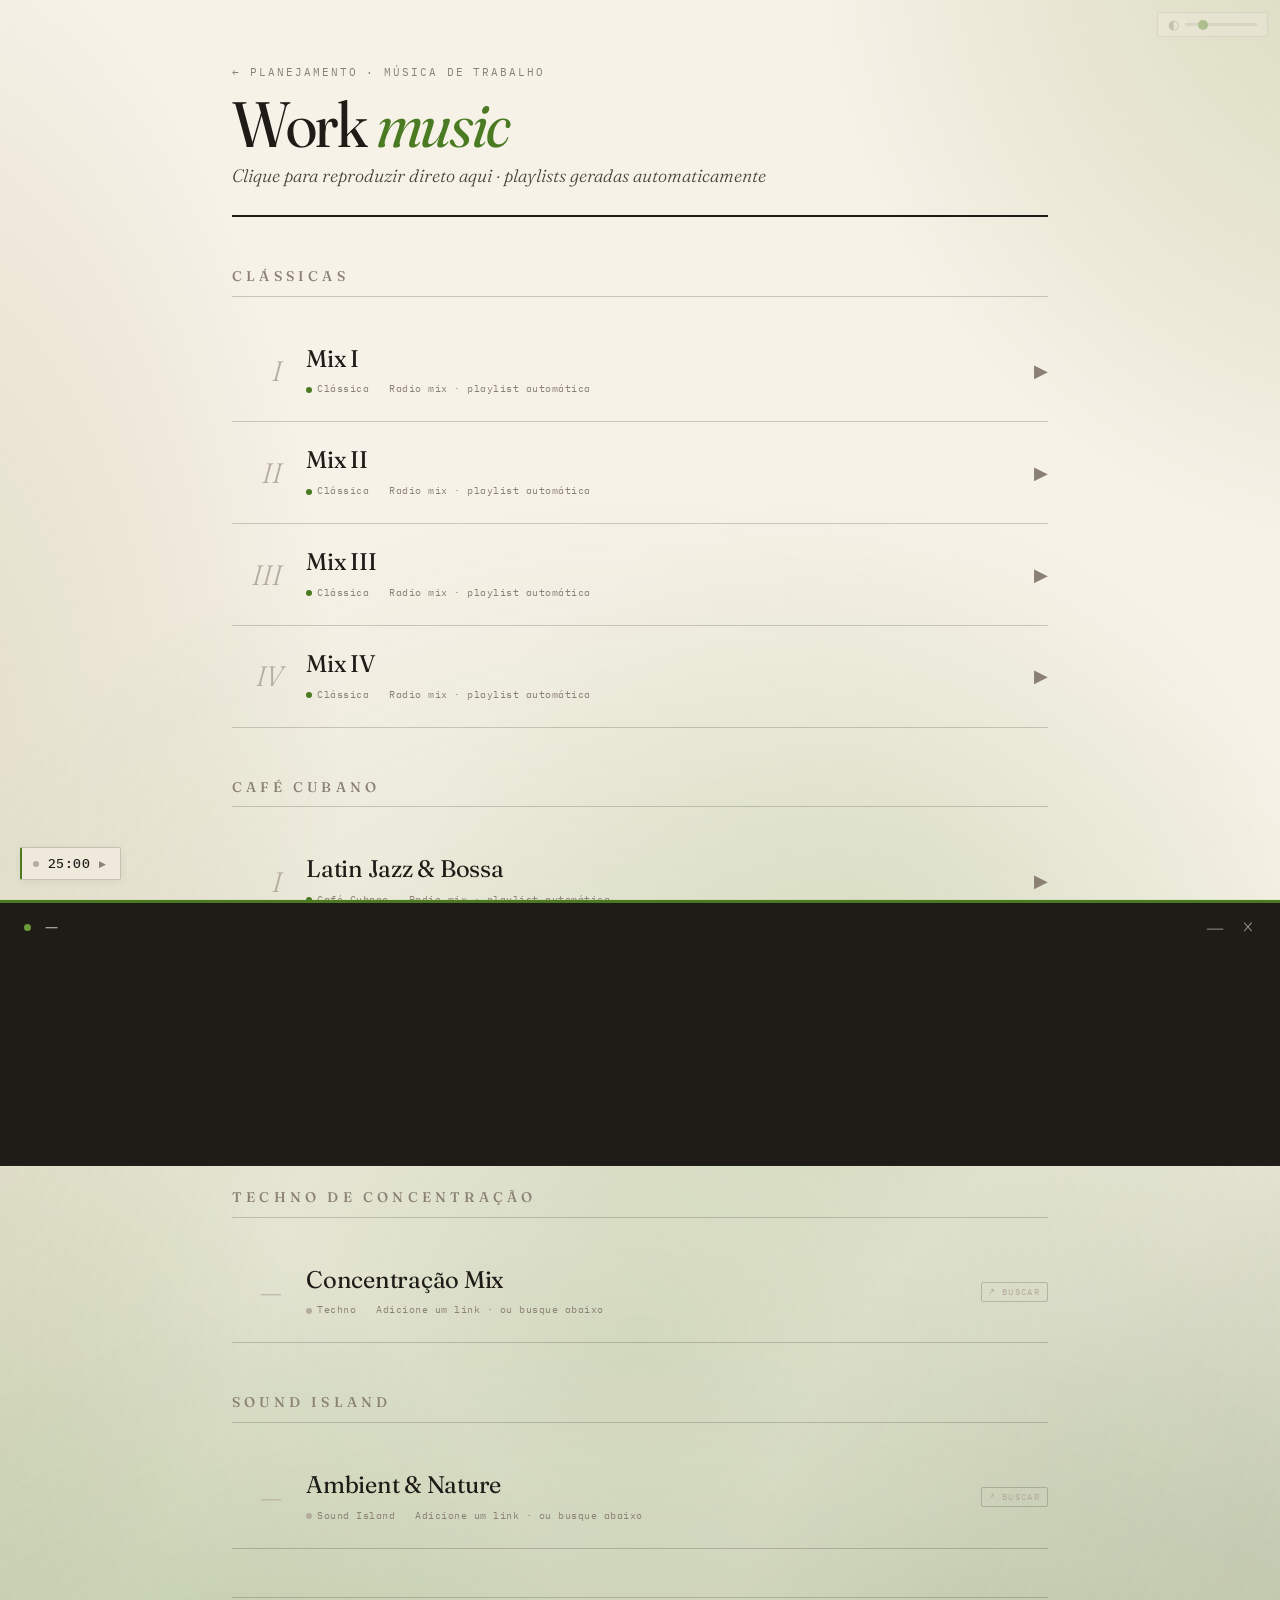
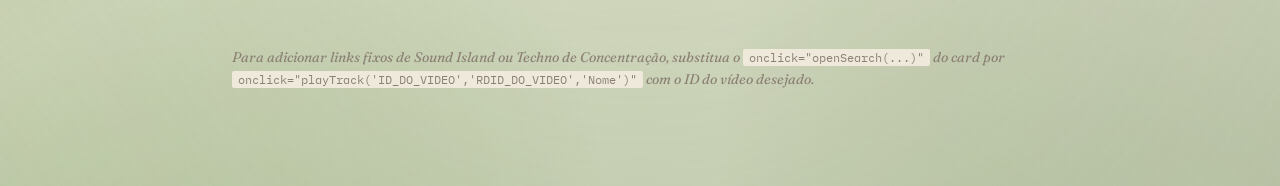
==== commit 64fc7578: "Merge branch 'main' of https://github.com/mancano-tales/planning-repo" ====
--- a/music.html
+++ b/music.html
@@ -375,7 +375,10 @@
   }
 } catch(e) {}
 
-// Animação de "ondas" dos blobs de fundo: ver startWaveMotion() em shared.js
+document.addEventListener('mousemove', e => {
+  document.documentElement.style.setProperty('--mx', (e.clientX / window.innerWidth * 100).toFixed(1) + '%');
+  document.documentElement.style.setProperty('--my', (e.clientY / window.innerHeight * 100).toFixed(1) + '%');
+});
 
 </script>
 
--- a/assets/styles.css
+++ b/assets/styles.css
@@ -3,6 +3,8 @@
    ============================================ */
 
 :root {
+  --wp-url: none;
+  --wp-a: 0.6;
   --paper: #F7F2E8;
   --paper-shade: #EFE9DC;
   --paper-deep: #E5DDCB;
@@ -24,94 +26,6 @@
   --sans: 'IBM Plex Sans', -apple-system, sans-serif;
   --mono: 'IBM Plex Mono', 'Courier New', monospace;
   --bg-a: 1.5;
-
-  /* 7 cores do gradient orgânico do fundo (triplets RGB).
-     Cada paleta sobrescreve abaixo. Default: Terracota. */
-  --pal-c1: 200 95 35;
-  --pal-c2: 174 67 30;
-  --pal-c3: 208 98 36;
-  --pal-c4: 160 55 22;
-  --pal-c5: 210 148 58;
-  --pal-c6: 130 120 48;
-  --pal-c7: 210 138 52;
-}
-
-/* ─── Paletas calmantes ─────────────────── */
-
-:root.palette-sage {
-  --paper: #F1EEE2;
-  --paper-shade: #E8E5D7;
-  --paper-deep: #D9D6C6;
-  --accent: #7A8A50;
-  --accent-deep: #5A6E38;
-  --accent-soft: #99A872;
-  --accent-tint: #E0E2C8;
-  --done: #B89B5F;
-  --done-tint: #EFE6CC;
-  --pal-c1: 122 138 80;
-  --pal-c2: 100 115 60;
-  --pal-c3: 140 155 95;
-  --pal-c4: 85 100 50;
-  --pal-c5: 180 165 110;
-  --pal-c6: 130 110 80;
-  --pal-c7: 165 145 95;
-}
-
-:root.palette-ocean {
-  --paper: #ECF0F0;
-  --paper-shade: #E0E6E6;
-  --paper-deep: #CCD5D5;
-  --accent: #4A7B95;
-  --accent-deep: #2D5A75;
-  --accent-soft: #6A9BB8;
-  --accent-tint: #D0E0E8;
-  --done: #6F8C90;
-  --done-tint: #DCE5E6;
-  --pal-c1: 100 140 175;
-  --pal-c2: 70 110 145;
-  --pal-c3: 130 165 190;
-  --pal-c4: 60 95 130;
-  --pal-c5: 140 175 175;
-  --pal-c6: 100 130 130;
-  --pal-c7: 120 155 175;
-}
-
-:root.palette-lavender {
-  --paper: #F2EFF2;
-  --paper-shade: #E8E3E8;
-  --paper-deep: #D6D0D6;
-  --accent: #8A75B0;
-  --accent-deep: #6A5590;
-  --accent-soft: #A899C4;
-  --accent-tint: #E3DCEC;
-  --done: #B08CA0;
-  --done-tint: #E9D8E2;
-  --pal-c1: 140 125 175;
-  --pal-c2: 110 95 145;
-  --pal-c3: 165 150 195;
-  --pal-c4: 90 80 130;
-  --pal-c5: 175 155 165;
-  --pal-c6: 130 110 140;
-  --pal-c7: 155 135 170;
-}
-
-:root.palette-forest {
-  --paper: #EEEEE5;
-  --paper-shade: #E2E2D5;
-  --paper-deep: #CECEC0;
-  --accent: #4A6E2A;
-  --accent-deep: #2F4E14;
-  --accent-soft: #6F9050;
-  --accent-tint: #D8E0C8;
-  --done: #8A8035;
-  --done-tint: #E5E3C2;
-  --pal-c1: 80 110 70;
-  --pal-c2: 55 85 50;
-  --pal-c3: 110 140 90;
-  --pal-c4: 40 70 35;
-  --pal-c5: 130 130 80;
-  --pal-c6: 90 100 65;
-  --pal-c7: 100 130 80;
 }
 
 @media (prefers-color-scheme: dark) {
@@ -134,7 +48,24 @@
     --rule: rgba(237, 228, 211, 0.22);
     --rule-soft: rgba(237, 228, 211, 0.11);
   }
-  /* No dark mode: usa o mesmo body background-image baseado em --pal-c*. */
+  body {
+    background-image:
+      radial-gradient(circle at var(--mx, 50%) var(--my, 75%),
+        rgb(200 95 55 / calc(0.10 * var(--bg-a))) 0%, rgb(200 95 55 / calc(0.04 * var(--bg-a))) 35%, transparent 58%),
+      radial-gradient(ellipse 130% 80% at 50% 132%,
+        rgb(192 75 40 / calc(0.22 * var(--bg-a))) 0%, rgb(192 75 40 / calc(0.09 * var(--bg-a))) 38%,
+        rgb(192 75 40 / calc(0.02 * var(--bg-a))) 62%, transparent 78%),
+      radial-gradient(ellipse 90% 65% at -15% 106%,
+        rgb(208 90 40 / calc(0.16 * var(--bg-a))) 0%, rgb(208 90 40 / calc(0.06 * var(--bg-a))) 45%, transparent 70%),
+      radial-gradient(ellipse 82% 62% at 115% 100%,
+        rgb(175 65 30 / calc(0.14 * var(--bg-a))) 0%, rgb(175 65 30 / calc(0.05 * var(--bg-a))) 48%, transparent 72%),
+      radial-gradient(ellipse 62% 50% at 108% -5%,
+        rgb(180 125 45 / calc(0.10 * var(--bg-a))) 0%, rgb(180 125 45 / calc(0.04 * var(--bg-a))) 52%, transparent 72%),
+      radial-gradient(ellipse 48% 70% at -8% 45%,
+        rgb(120 110 40 / calc(0.09 * var(--bg-a))) 0%, rgb(120 110 40 / calc(0.03 * var(--bg-a))) 52%, transparent 72%),
+      radial-gradient(ellipse 55% 38% at 68% 52%,
+        rgb(180 120 45 / calc(0.05 * var(--bg-a))) 0%, transparent 65%);
+  }
 }
 
 * { box-sizing: border-box; margin: 0; padding: 0; }
@@ -142,6 +73,8 @@
   font-size: 16px;
   background: var(--paper);
 }
+
+/* Wallpaper agora vive apenas no topo do site, dentro do .today-panel. */
 
 body {
   font-family: var(--sans);
@@ -151,32 +84,22 @@
   min-height: 100vh;
   font-feature-settings: "kern", "liga", "ss01";
   position: relative;
-  /* Fundo: 7 camadas de radial-gradient que usam --pal-c1..--pal-c7
-     (cada paleta sobrescreve esses triplets). --mx/--my são animados em
-     movimento sinusoidal lento pelo shared.js (ondas do mar). */
   background-image:
     radial-gradient(circle at var(--mx, 50%) var(--my, 75%),
-      rgb(var(--pal-c1) / calc(0.13 * var(--bg-a))) 0%,
-      rgb(var(--pal-c1) / calc(0.05 * var(--bg-a))) 35%, transparent 58%),
+      rgb(200 95 35 / calc(0.13 * var(--bg-a))) 0%, rgb(200 95 35 / calc(0.05 * var(--bg-a))) 35%, transparent 58%),
     radial-gradient(ellipse 130% 80% at 50% 132%,
-      rgb(var(--pal-c2) / calc(0.30 * var(--bg-a))) 0%,
-      rgb(var(--pal-c2) / calc(0.13 * var(--bg-a))) 38%,
-      rgb(var(--pal-c2) / calc(0.03 * var(--bg-a))) 62%, transparent 78%),
+      rgb(174 67 30 / calc(0.30 * var(--bg-a))) 0%, rgb(174 67 30 / calc(0.13 * var(--bg-a))) 38%,
+      rgb(174 67 30 / calc(0.03 * var(--bg-a))) 62%, transparent 78%),
     radial-gradient(ellipse 90% 65% at -15% 106%,
-      rgb(var(--pal-c3) / calc(0.22 * var(--bg-a))) 0%,
-      rgb(var(--pal-c3) / calc(0.09 * var(--bg-a))) 45%, transparent 70%),
+      rgb(208 98 36 / calc(0.22 * var(--bg-a))) 0%, rgb(208 98 36 / calc(0.09 * var(--bg-a))) 45%, transparent 70%),
     radial-gradient(ellipse 82% 62% at 115% 100%,
-      rgb(var(--pal-c4) / calc(0.20 * var(--bg-a))) 0%,
-      rgb(var(--pal-c4) / calc(0.08 * var(--bg-a))) 48%, transparent 72%),
+      rgb(160 55 22 / calc(0.20 * var(--bg-a))) 0%, rgb(160 55 22 / calc(0.08 * var(--bg-a))) 48%, transparent 72%),
     radial-gradient(ellipse 62% 50% at 108% -5%,
-      rgb(var(--pal-c5) / calc(0.14 * var(--bg-a))) 0%,
-      rgb(var(--pal-c5) / calc(0.05 * var(--bg-a))) 52%, transparent 72%),
+      rgb(210 148 58 / calc(0.14 * var(--bg-a))) 0%, rgb(210 148 58 / calc(0.05 * var(--bg-a))) 52%, transparent 72%),
     radial-gradient(ellipse 48% 70% at -8% 45%,
-      rgb(var(--pal-c6) / calc(0.12 * var(--bg-a))) 0%,
-      rgb(var(--pal-c6) / calc(0.05 * var(--bg-a))) 52%, transparent 72%),
+      rgb(130 120 48 / calc(0.12 * var(--bg-a))) 0%, rgb(130 120 48 / calc(0.05 * var(--bg-a))) 52%, transparent 72%),
     radial-gradient(ellipse 55% 38% at 68% 52%,
-      rgb(var(--pal-c7) / calc(0.07 * var(--bg-a))) 0%, transparent 65%);
-  transition: background-color 0.6s ease;
+      rgb(210 138 52 / calc(0.07 * var(--bg-a))) 0%, transparent 65%);
 }
 
 a { color: inherit; text-decoration: none; }
@@ -1616,57 +1539,87 @@
 }
 
 /* ============================================
-   PALETTE SELECTOR (ao lado do regulador ◐)
-   ============================================ */
-
-.palette-ctrl {
-  position: fixed;
-  top: 0.75rem;
-  right: calc(0.75rem + 110px);   /* logo à esquerda do intensity-ctrl */
-  display: flex;
-  align-items: center;
-  gap: 5px;
-  background: var(--paper-shade);
-  border: 1px solid var(--rule);
-  padding: 4px 7px;
-  border-radius: 2px;
-  z-index: 200;
-  opacity: 0.35;
-  transition: opacity 0.25s;
-}
-
-.palette-ctrl:hover { opacity: 1; }
-
-.palette-opt {
-  width: 14px;
-  height: 14px;
-  border-radius: 50%;
-  border: 1.5px solid transparent;
-  cursor: pointer;
-  padding: 0;
-  background-clip: padding-box;
-  transition: transform 0.15s, border-color 0.15s;
-}
-
-.palette-opt:hover { transform: scale(1.18); }
-
-.palette-opt.active {
-  border-color: var(--ink);
-  transform: scale(1.12);
-}
-
-/* ============================================
    TODAY PANEL (dashboard — relógio, saudação, foco)
    ============================================ */
 
 .today-panel {
+  position: relative;
   display: grid;
   grid-template-columns: auto 1fr;
   gap: 1.5rem 2rem;
   align-items: end;
   margin-bottom: 2.5rem;
-  padding-bottom: 2rem;
+  padding: 2rem 2rem 2.5rem 1.5rem;
   border-bottom: 1px solid var(--rule);
+  isolation: isolate;
+}
+
+/* Wallpaper só no topo: cobre o today-panel, faz fade out para o paper
+   na borda inferior, deixando o gradient terracota/oliva tomar conta abaixo. */
+.today-panel::before {
+  content: '';
+  position: absolute;
+  top: 0;
+  left: 0;
+  right: 0;
+  bottom: -70px;   /* estende a imagem para fora do retângulo, criando bleed */
+  background-image: var(--wp-url);
+  background-size: cover;
+  background-position: center 35%;
+  background-repeat: no-repeat;
+  opacity: var(--wp-a, 0.6);
+  filter: saturate(0.85) contrast(0.94);
+  z-index: -2;
+  -webkit-mask-image: linear-gradient(to bottom,
+    rgba(0,0,0,1) 0%, rgba(0,0,0,1) 35%,
+    rgba(0,0,0,0.85) 60%, rgba(0,0,0,0.45) 82%, rgba(0,0,0,0) 100%);
+          mask-image: linear-gradient(to bottom,
+    rgba(0,0,0,1) 0%, rgba(0,0,0,1) 35%,
+    rgba(0,0,0,0.85) 60%, rgba(0,0,0,0.45) 82%, rgba(0,0,0,0) 100%);
+  animation: wp-fade-in 1.1s cubic-bezier(0.2, 0.7, 0.2, 1);
+  transition: opacity 0.5s ease, background-image 0.5s ease;
+}
+
+/* Véu tinta sobre o wallpaper, no tom paper. Acompanha o bleed da imagem. */
+.today-panel::after {
+  content: '';
+  position: absolute;
+  top: 0;
+  left: 0;
+  right: 0;
+  bottom: -70px;
+  background:
+    linear-gradient(135deg,
+      rgb(208 98 36 / 0.10) 0%,
+      transparent 35%,
+      rgb(122 123 50 / 0.08) 75%,
+      rgb(208 98 36 / 0.06) 100%),
+    linear-gradient(to bottom,
+      rgb(247 242 232 / 0.20) 0%,
+      rgb(247 242 232 / 0.50) 60%,
+      rgb(247 242 232 / 0) 100%);
+  z-index: -1;
+  pointer-events: none;
+  animation: wp-fade-in 1.1s cubic-bezier(0.2, 0.7, 0.2, 1);
+}
+
+@keyframes wp-fade-in {
+  from { opacity: 0; }
+  to   { opacity: 1; }
+}
+
+@media (prefers-color-scheme: dark) {
+  .today-panel::after {
+    background:
+      linear-gradient(135deg,
+        rgb(208 98 36 / 0.16) 0%,
+        transparent 35%,
+        rgb(122 123 50 / 0.12) 75%,
+        rgb(208 98 36 / 0.08) 100%),
+      linear-gradient(to bottom,
+        rgb(27 24 20 / 0.30) 0%,
+        rgb(27 24 20 / 0.65) 100%);
+  }
 }
 
 @media (max-width: 640px) {
@@ -2040,243 +1993,6 @@
 
 .pomo-btn.primary:hover { opacity: 0.85; }
 
-.pomo-focus-line {
-  display: flex;
-  align-items: baseline;
-  gap: 6px;
-  padding: 8px 10px;
-  margin-bottom: 0.75rem;
-  border-left: 2px solid var(--accent);
-  background: var(--accent-tint);
-  font-size: 13px;
-}
-
-.pomo-focus-line[hidden] { display: none; }
-
-.pomo-focus-label {
-  font-family: var(--mono);
-  font-size: 9px;
-  letter-spacing: 0.15em;
-  text-transform: uppercase;
-  color: var(--ink-mute);
-  flex-shrink: 0;
-}
-
-.pomo-focus-text {
-  font-family: var(--serif);
-  font-style: italic;
-  font-variation-settings: "opsz" 14;
-  color: var(--ink);
-  flex: 1;
-  overflow: hidden;
-  text-overflow: ellipsis;
-  white-space: nowrap;
-}
-
-.pomo-focus-clear {
-  background: none;
-  border: none;
-  color: var(--ink-faint);
-  cursor: pointer;
-  font-size: 13px;
-  line-height: 1;
-  padding: 0 4px;
-}
-.pomo-focus-clear:hover { color: var(--danger); }
-
-/* Lista rápida dentro do pomo-panel */
-.pomo-ql {
-  margin-top: 0.875rem;
-  padding-top: 0.75rem;
-  border-top: 1px solid var(--rule-soft);
-}
-
-.pomo-ql-head {
-  display: flex;
-  justify-content: space-between;
-  align-items: baseline;
-  margin-bottom: 0.5rem;
-}
-
-.pomo-ql-title {
-  font-family: var(--mono);
-  font-size: 10px;
-  letter-spacing: 0.16em;
-  text-transform: uppercase;
-  color: var(--ink-mute);
-}
-
-.pomo-ql-count {
-  font-family: var(--serif);
-  font-style: italic;
-  font-variation-settings: "opsz" 14;
-  font-size: 0.9rem;
-  color: var(--accent);
-  font-feature-settings: "tnum";
-}
-
-.pomo-ql-count.zero { color: var(--ink-faint); }
-
-.pomo-ql-items {
-  max-height: 220px;
-  overflow-y: auto;
-  margin: 0 -6px;
-  padding: 0 6px;
-}
-
-.pomo-ql-empty {
-  font-family: var(--serif);
-  font-style: italic;
-  color: var(--ink-faint);
-  font-size: 0.85rem;
-  padding: 0.5rem 0;
-  text-align: center;
-}
-
-.pomo-ql-item {
-  display: grid;
-  grid-template-columns: auto 1fr auto auto;
-  gap: 6px;
-  align-items: center;
-  padding: 6px 4px;
-  border-bottom: 1px solid var(--rule-soft);
-}
-
-.pomo-ql-item:last-of-type { border-bottom: none; }
-
-.pomo-ql-item.focus {
-  background: var(--accent-tint);
-  border-left: 2px solid var(--accent);
-  padding-left: 6px;
-  margin-left: -4px;
-}
-
-.pomo-ql-item .task-cb {
-  width: 14px;
-  height: 14px;
-  accent-color: var(--accent);
-  cursor: pointer;
-  flex-shrink: 0;
-}
-
-.pomo-ql-text {
-  font-size: 13px;
-  color: var(--ink-soft);
-  line-height: 1.35;
-  cursor: text;
-  padding: 1px 3px;
-  outline: none;
-  font-family: var(--sans);
-  min-width: 0;
-  overflow: hidden;
-  text-overflow: ellipsis;
-}
-
-.pomo-ql-item.done .pomo-ql-text {
-  text-decoration: line-through;
-  color: var(--ink-faint);
-}
-
-.pomo-ql-text[contenteditable="true"] {
-  white-space: normal;
-  text-overflow: clip;
-  background: var(--paper-shade);
-  outline: 1px solid var(--accent);
-  outline-offset: 1px;
-}
-
-.pomo-ql-focus, .pomo-ql-del {
-  background: none;
-  border: none;
-  cursor: pointer;
-  font-size: 13px;
-  line-height: 1;
-  padding: 0 4px;
-  transition: color 0.15s;
-}
-
-.pomo-ql-focus {
-  color: var(--ink-faint);
-  font-size: 14px;
-}
-.pomo-ql-focus:hover { color: var(--accent); }
-.pomo-ql-item.focus .pomo-ql-focus { color: var(--accent); }
-
-.pomo-ql-del {
-  color: var(--ink-faint);
-  font-family: var(--serif);
-}
-.pomo-ql-del:hover { color: var(--danger); }
-
-.pomo-ql-add {
-  display: flex;
-  gap: 4px;
-  margin-top: 6px;
-  padding-top: 6px;
-  border-top: 1px solid var(--rule-soft);
-}
-
-.pomo-ql-add input {
-  flex: 1;
-  font-family: var(--sans);
-  font-size: 12px;
-  padding: 5px 8px;
-  border: 1px solid var(--rule);
-  background: var(--paper-shade);
-  color: var(--ink);
-  border-radius: 2px;
-  outline: none;
-}
-.pomo-ql-add input:focus { border-color: var(--accent); }
-
-.pomo-ql-add button {
-  font-family: var(--mono);
-  font-size: 14px;
-  padding: 4px 10px;
-  background: var(--ink);
-  color: var(--paper);
-  border: none;
-  cursor: pointer;
-  border-radius: 2px;
-}
-.pomo-ql-add button:hover { opacity: 0.85; }
-
-/* Settings collapsible */
-.pomo-settings-details {
-  margin-top: 0.75rem;
-  padding-top: 0.75rem;
-  border-top: 1px solid var(--rule-soft);
-}
-
-.pomo-settings-details summary {
-  font-family: var(--mono);
-  font-size: 10px;
-  letter-spacing: 0.12em;
-  text-transform: uppercase;
-  color: var(--ink-mute);
-  cursor: pointer;
-  outline: none;
-  list-style: none;
-  user-select: none;
-}
-
-.pomo-settings-details summary::-webkit-details-marker { display: none; }
-.pomo-settings-details summary::before {
-  content: '▸ ';
-  font-family: var(--serif);
-  font-size: 9px;
-  margin-right: 4px;
-  transition: transform 0.15s;
-  display: inline-block;
-}
-.pomo-settings-details[open] summary::before { transform: rotate(90deg); }
-
-.pomo-settings-details .pomo-settings {
-  margin-top: 0.5rem;
-  padding-top: 0;
-  border-top: none;
-}
-
 .pomo-settings {
   display: flex;
   gap: 0.75rem;
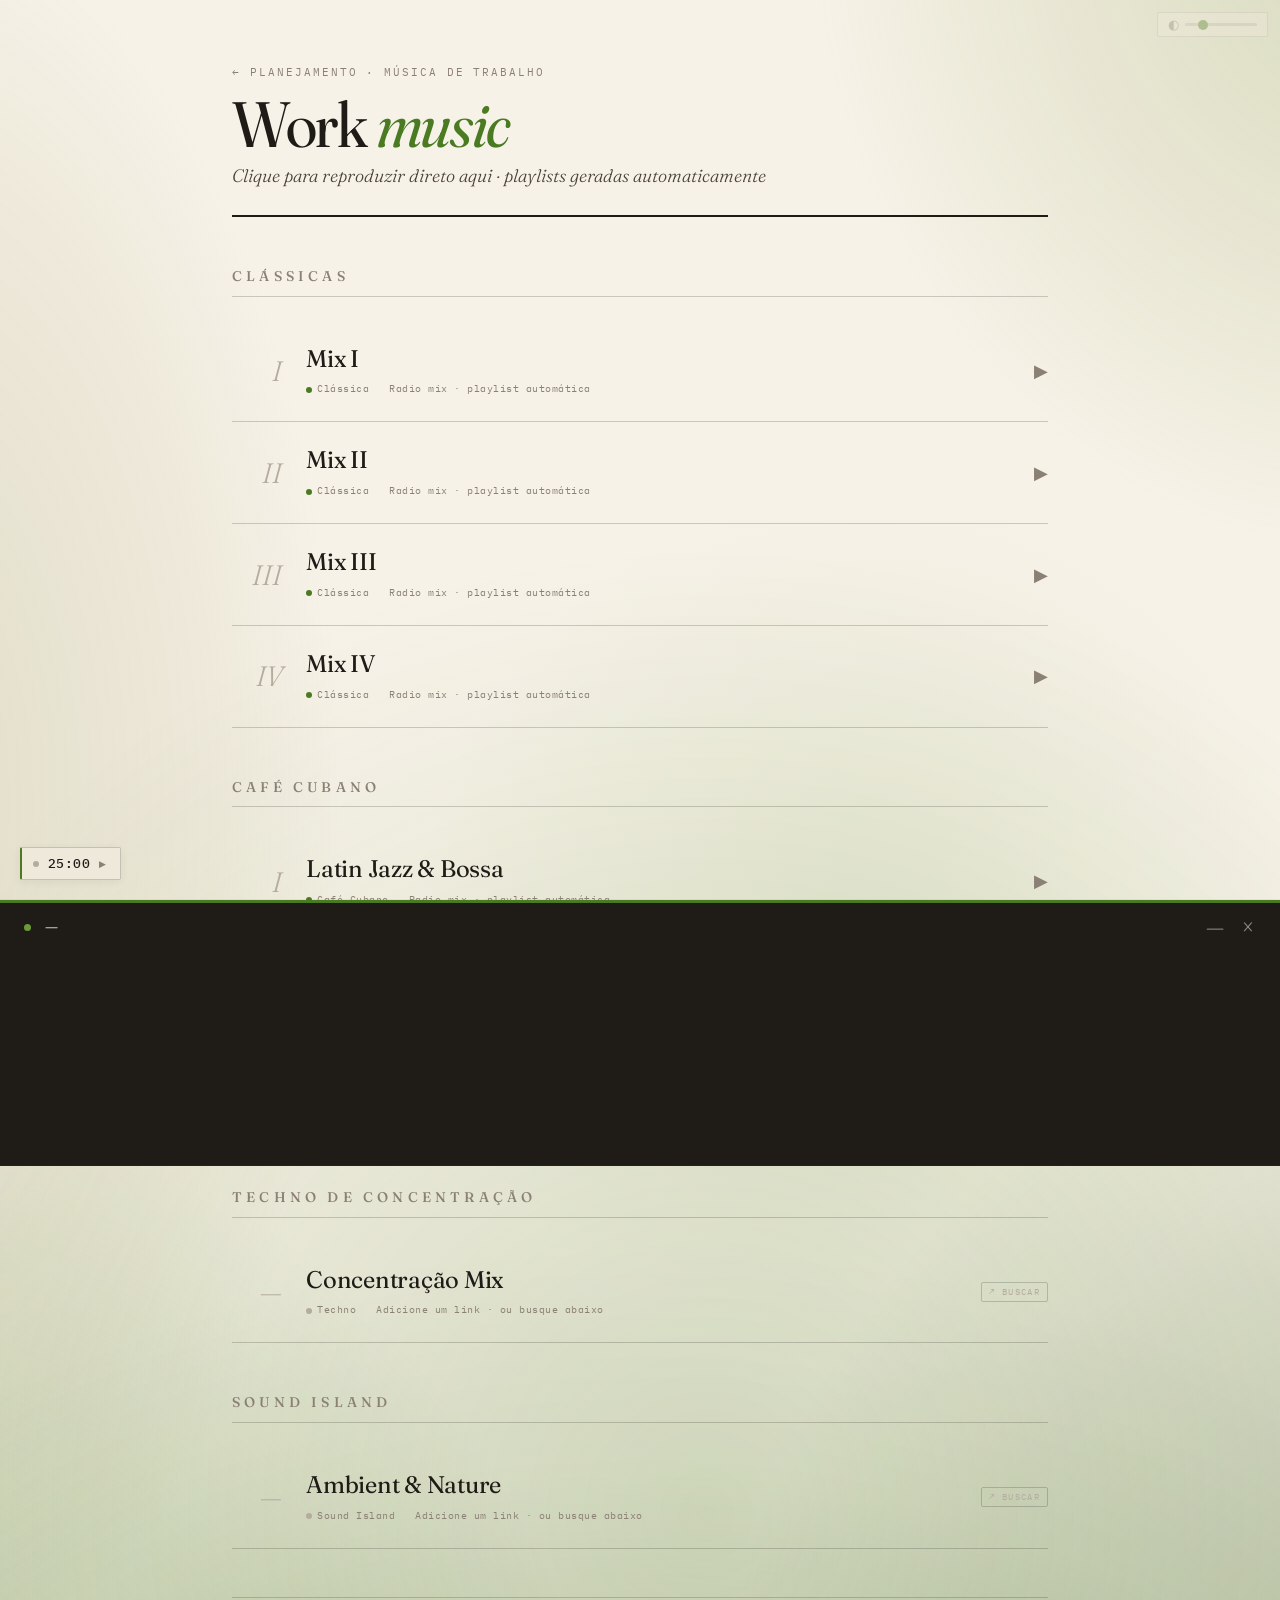
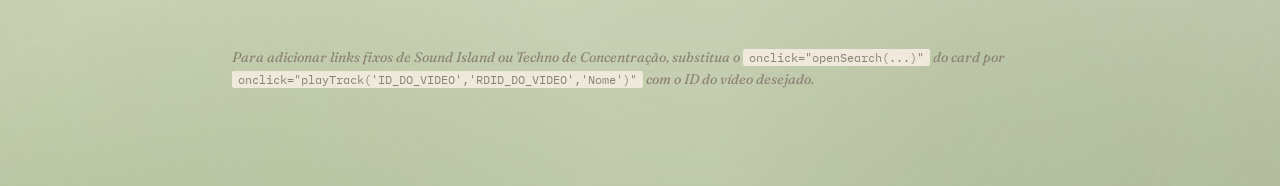
==== commit cf8d7cd4: "Merge branch 'main' of https://github.com/mancano-tales/planning-repo" ====
--- a/music.html
+++ b/music.html
@@ -375,10 +375,7 @@
   }
 } catch(e) {}
 
-document.addEventListener('mousemove', e => {
-  document.documentElement.style.setProperty('--mx', (e.clientX / window.innerWidth * 100).toFixed(1) + '%');
-  document.documentElement.style.setProperty('--my', (e.clientY / window.innerHeight * 100).toFixed(1) + '%');
-});
+// Animação de "ondas" dos blobs de fundo: ver startWaveMotion() em shared.js
 
 </script>
 
--- a/assets/styles.css
+++ b/assets/styles.css
@@ -3,8 +3,6 @@
    ============================================ */
 
 :root {
-  --wp-url: none;
-  --wp-a: 0.6;
   --paper: #F7F2E8;
   --paper-shade: #EFE9DC;
   --paper-deep: #E5DDCB;
@@ -26,6 +24,94 @@
   --sans: 'IBM Plex Sans', -apple-system, sans-serif;
   --mono: 'IBM Plex Mono', 'Courier New', monospace;
   --bg-a: 1.5;
+
+  /* 7 cores do gradient orgânico do fundo (triplets RGB).
+     Cada paleta sobrescreve abaixo. Default: Terracota. */
+  --pal-c1: 200 95 35;
+  --pal-c2: 174 67 30;
+  --pal-c3: 208 98 36;
+  --pal-c4: 160 55 22;
+  --pal-c5: 210 148 58;
+  --pal-c6: 130 120 48;
+  --pal-c7: 210 138 52;
+}
+
+/* ─── Paletas calmantes ─────────────────── */
+
+:root.palette-sage {
+  --paper: #F1EEE2;
+  --paper-shade: #E8E5D7;
+  --paper-deep: #D9D6C6;
+  --accent: #7A8A50;
+  --accent-deep: #5A6E38;
+  --accent-soft: #99A872;
+  --accent-tint: #E0E2C8;
+  --done: #B89B5F;
+  --done-tint: #EFE6CC;
+  --pal-c1: 122 138 80;
+  --pal-c2: 100 115 60;
+  --pal-c3: 140 155 95;
+  --pal-c4: 85 100 50;
+  --pal-c5: 180 165 110;
+  --pal-c6: 130 110 80;
+  --pal-c7: 165 145 95;
+}
+
+:root.palette-ocean {
+  --paper: #ECF0F0;
+  --paper-shade: #E0E6E6;
+  --paper-deep: #CCD5D5;
+  --accent: #4A7B95;
+  --accent-deep: #2D5A75;
+  --accent-soft: #6A9BB8;
+  --accent-tint: #D0E0E8;
+  --done: #6F8C90;
+  --done-tint: #DCE5E6;
+  --pal-c1: 100 140 175;
+  --pal-c2: 70 110 145;
+  --pal-c3: 130 165 190;
+  --pal-c4: 60 95 130;
+  --pal-c5: 140 175 175;
+  --pal-c6: 100 130 130;
+  --pal-c7: 120 155 175;
+}
+
+:root.palette-lavender {
+  --paper: #F2EFF2;
+  --paper-shade: #E8E3E8;
+  --paper-deep: #D6D0D6;
+  --accent: #8A75B0;
+  --accent-deep: #6A5590;
+  --accent-soft: #A899C4;
+  --accent-tint: #E3DCEC;
+  --done: #B08CA0;
+  --done-tint: #E9D8E2;
+  --pal-c1: 140 125 175;
+  --pal-c2: 110 95 145;
+  --pal-c3: 165 150 195;
+  --pal-c4: 90 80 130;
+  --pal-c5: 175 155 165;
+  --pal-c6: 130 110 140;
+  --pal-c7: 155 135 170;
+}
+
+:root.palette-forest {
+  --paper: #EEEEE5;
+  --paper-shade: #E2E2D5;
+  --paper-deep: #CECEC0;
+  --accent: #4A6E2A;
+  --accent-deep: #2F4E14;
+  --accent-soft: #6F9050;
+  --accent-tint: #D8E0C8;
+  --done: #8A8035;
+  --done-tint: #E5E3C2;
+  --pal-c1: 80 110 70;
+  --pal-c2: 55 85 50;
+  --pal-c3: 110 140 90;
+  --pal-c4: 40 70 35;
+  --pal-c5: 130 130 80;
+  --pal-c6: 90 100 65;
+  --pal-c7: 100 130 80;
 }
 
 @media (prefers-color-scheme: dark) {
@@ -48,24 +134,7 @@
     --rule: rgba(237, 228, 211, 0.22);
     --rule-soft: rgba(237, 228, 211, 0.11);
   }
-  body {
-    background-image:
-      radial-gradient(circle at var(--mx, 50%) var(--my, 75%),
-        rgb(200 95 55 / calc(0.10 * var(--bg-a))) 0%, rgb(200 95 55 / calc(0.04 * var(--bg-a))) 35%, transparent 58%),
-      radial-gradient(ellipse 130% 80% at 50% 132%,
-        rgb(192 75 40 / calc(0.22 * var(--bg-a))) 0%, rgb(192 75 40 / calc(0.09 * var(--bg-a))) 38%,
-        rgb(192 75 40 / calc(0.02 * var(--bg-a))) 62%, transparent 78%),
-      radial-gradient(ellipse 90% 65% at -15% 106%,
-        rgb(208 90 40 / calc(0.16 * var(--bg-a))) 0%, rgb(208 90 40 / calc(0.06 * var(--bg-a))) 45%, transparent 70%),
-      radial-gradient(ellipse 82% 62% at 115% 100%,
-        rgb(175 65 30 / calc(0.14 * var(--bg-a))) 0%, rgb(175 65 30 / calc(0.05 * var(--bg-a))) 48%, transparent 72%),
-      radial-gradient(ellipse 62% 50% at 108% -5%,
-        rgb(180 125 45 / calc(0.10 * var(--bg-a))) 0%, rgb(180 125 45 / calc(0.04 * var(--bg-a))) 52%, transparent 72%),
-      radial-gradient(ellipse 48% 70% at -8% 45%,
-        rgb(120 110 40 / calc(0.09 * var(--bg-a))) 0%, rgb(120 110 40 / calc(0.03 * var(--bg-a))) 52%, transparent 72%),
-      radial-gradient(ellipse 55% 38% at 68% 52%,
-        rgb(180 120 45 / calc(0.05 * var(--bg-a))) 0%, transparent 65%);
-  }
+  /* No dark mode: usa o mesmo body background-image baseado em --pal-c*. */
 }
 
 * { box-sizing: border-box; margin: 0; padding: 0; }
@@ -73,8 +142,6 @@
   font-size: 16px;
   background: var(--paper);
 }
-
-/* Wallpaper agora vive apenas no topo do site, dentro do .today-panel. */
 
 body {
   font-family: var(--sans);
@@ -84,22 +151,32 @@
   min-height: 100vh;
   font-feature-settings: "kern", "liga", "ss01";
   position: relative;
+  /* Fundo: 7 camadas de radial-gradient que usam --pal-c1..--pal-c7
+     (cada paleta sobrescreve esses triplets). --mx/--my são animados em
+     movimento sinusoidal lento pelo shared.js (ondas do mar). */
   background-image:
     radial-gradient(circle at var(--mx, 50%) var(--my, 75%),
-      rgb(200 95 35 / calc(0.13 * var(--bg-a))) 0%, rgb(200 95 35 / calc(0.05 * var(--bg-a))) 35%, transparent 58%),
+      rgb(var(--pal-c1) / calc(0.13 * var(--bg-a))) 0%,
+      rgb(var(--pal-c1) / calc(0.05 * var(--bg-a))) 35%, transparent 58%),
     radial-gradient(ellipse 130% 80% at 50% 132%,
-      rgb(174 67 30 / calc(0.30 * var(--bg-a))) 0%, rgb(174 67 30 / calc(0.13 * var(--bg-a))) 38%,
-      rgb(174 67 30 / calc(0.03 * var(--bg-a))) 62%, transparent 78%),
+      rgb(var(--pal-c2) / calc(0.30 * var(--bg-a))) 0%,
+      rgb(var(--pal-c2) / calc(0.13 * var(--bg-a))) 38%,
+      rgb(var(--pal-c2) / calc(0.03 * var(--bg-a))) 62%, transparent 78%),
     radial-gradient(ellipse 90% 65% at -15% 106%,
-      rgb(208 98 36 / calc(0.22 * var(--bg-a))) 0%, rgb(208 98 36 / calc(0.09 * var(--bg-a))) 45%, transparent 70%),
+      rgb(var(--pal-c3) / calc(0.22 * var(--bg-a))) 0%,
+      rgb(var(--pal-c3) / calc(0.09 * var(--bg-a))) 45%, transparent 70%),
     radial-gradient(ellipse 82% 62% at 115% 100%,
-      rgb(160 55 22 / calc(0.20 * var(--bg-a))) 0%, rgb(160 55 22 / calc(0.08 * var(--bg-a))) 48%, transparent 72%),
+      rgb(var(--pal-c4) / calc(0.20 * var(--bg-a))) 0%,
+      rgb(var(--pal-c4) / calc(0.08 * var(--bg-a))) 48%, transparent 72%),
     radial-gradient(ellipse 62% 50% at 108% -5%,
-      rgb(210 148 58 / calc(0.14 * var(--bg-a))) 0%, rgb(210 148 58 / calc(0.05 * var(--bg-a))) 52%, transparent 72%),
+      rgb(var(--pal-c5) / calc(0.14 * var(--bg-a))) 0%,
+      rgb(var(--pal-c5) / calc(0.05 * var(--bg-a))) 52%, transparent 72%),
     radial-gradient(ellipse 48% 70% at -8% 45%,
-      rgb(130 120 48 / calc(0.12 * var(--bg-a))) 0%, rgb(130 120 48 / calc(0.05 * var(--bg-a))) 52%, transparent 72%),
+      rgb(var(--pal-c6) / calc(0.12 * var(--bg-a))) 0%,
+      rgb(var(--pal-c6) / calc(0.05 * var(--bg-a))) 52%, transparent 72%),
     radial-gradient(ellipse 55% 38% at 68% 52%,
-      rgb(210 138 52 / calc(0.07 * var(--bg-a))) 0%, transparent 65%);
+      rgb(var(--pal-c7) / calc(0.07 * var(--bg-a))) 0%, transparent 65%);
+  transition: background-color 0.6s ease;
 }
 
 a { color: inherit; text-decoration: none; }
@@ -1539,87 +1616,57 @@
 }
 
 /* ============================================
+   PALETTE SELECTOR (ao lado do regulador ◐)
+   ============================================ */
+
+.palette-ctrl {
+  position: fixed;
+  top: 0.75rem;
+  right: calc(0.75rem + 110px);   /* logo à esquerda do intensity-ctrl */
+  display: flex;
+  align-items: center;
+  gap: 5px;
+  background: var(--paper-shade);
+  border: 1px solid var(--rule);
+  padding: 4px 7px;
+  border-radius: 2px;
+  z-index: 200;
+  opacity: 0.35;
+  transition: opacity 0.25s;
+}
+
+.palette-ctrl:hover { opacity: 1; }
+
+.palette-opt {
+  width: 14px;
+  height: 14px;
+  border-radius: 50%;
+  border: 1.5px solid transparent;
+  cursor: pointer;
+  padding: 0;
+  background-clip: padding-box;
+  transition: transform 0.15s, border-color 0.15s;
+}
+
+.palette-opt:hover { transform: scale(1.18); }
+
+.palette-opt.active {
+  border-color: var(--ink);
+  transform: scale(1.12);
+}
+
+/* ============================================
    TODAY PANEL (dashboard — relógio, saudação, foco)
    ============================================ */
 
 .today-panel {
-  position: relative;
   display: grid;
   grid-template-columns: auto 1fr;
   gap: 1.5rem 2rem;
   align-items: end;
   margin-bottom: 2.5rem;
-  padding: 2rem 2rem 2.5rem 1.5rem;
+  padding-bottom: 2rem;
   border-bottom: 1px solid var(--rule);
-  isolation: isolate;
-}
-
-/* Wallpaper só no topo: cobre o today-panel, faz fade out para o paper
-   na borda inferior, deixando o gradient terracota/oliva tomar conta abaixo. */
-.today-panel::before {
-  content: '';
-  position: absolute;
-  top: 0;
-  left: 0;
-  right: 0;
-  bottom: -70px;   /* estende a imagem para fora do retângulo, criando bleed */
-  background-image: var(--wp-url);
-  background-size: cover;
-  background-position: center 35%;
-  background-repeat: no-repeat;
-  opacity: var(--wp-a, 0.6);
-  filter: saturate(0.85) contrast(0.94);
-  z-index: -2;
-  -webkit-mask-image: linear-gradient(to bottom,
-    rgba(0,0,0,1) 0%, rgba(0,0,0,1) 35%,
-    rgba(0,0,0,0.85) 60%, rgba(0,0,0,0.45) 82%, rgba(0,0,0,0) 100%);
-          mask-image: linear-gradient(to bottom,
-    rgba(0,0,0,1) 0%, rgba(0,0,0,1) 35%,
-    rgba(0,0,0,0.85) 60%, rgba(0,0,0,0.45) 82%, rgba(0,0,0,0) 100%);
-  animation: wp-fade-in 1.1s cubic-bezier(0.2, 0.7, 0.2, 1);
-  transition: opacity 0.5s ease, background-image 0.5s ease;
-}
-
-/* Véu tinta sobre o wallpaper, no tom paper. Acompanha o bleed da imagem. */
-.today-panel::after {
-  content: '';
-  position: absolute;
-  top: 0;
-  left: 0;
-  right: 0;
-  bottom: -70px;
-  background:
-    linear-gradient(135deg,
-      rgb(208 98 36 / 0.10) 0%,
-      transparent 35%,
-      rgb(122 123 50 / 0.08) 75%,
-      rgb(208 98 36 / 0.06) 100%),
-    linear-gradient(to bottom,
-      rgb(247 242 232 / 0.20) 0%,
-      rgb(247 242 232 / 0.50) 60%,
-      rgb(247 242 232 / 0) 100%);
-  z-index: -1;
-  pointer-events: none;
-  animation: wp-fade-in 1.1s cubic-bezier(0.2, 0.7, 0.2, 1);
-}
-
-@keyframes wp-fade-in {
-  from { opacity: 0; }
-  to   { opacity: 1; }
-}
-
-@media (prefers-color-scheme: dark) {
-  .today-panel::after {
-    background:
-      linear-gradient(135deg,
-        rgb(208 98 36 / 0.16) 0%,
-        transparent 35%,
-        rgb(122 123 50 / 0.12) 75%,
-        rgb(208 98 36 / 0.08) 100%),
-      linear-gradient(to bottom,
-        rgb(27 24 20 / 0.30) 0%,
-        rgb(27 24 20 / 0.65) 100%);
-  }
 }
 
 @media (max-width: 640px) {
@@ -1993,6 +2040,243 @@
 
 .pomo-btn.primary:hover { opacity: 0.85; }
 
+.pomo-focus-line {
+  display: flex;
+  align-items: baseline;
+  gap: 6px;
+  padding: 8px 10px;
+  margin-bottom: 0.75rem;
+  border-left: 2px solid var(--accent);
+  background: var(--accent-tint);
+  font-size: 13px;
+}
+
+.pomo-focus-line[hidden] { display: none; }
+
+.pomo-focus-label {
+  font-family: var(--mono);
+  font-size: 9px;
+  letter-spacing: 0.15em;
+  text-transform: uppercase;
+  color: var(--ink-mute);
+  flex-shrink: 0;
+}
+
+.pomo-focus-text {
+  font-family: var(--serif);
+  font-style: italic;
+  font-variation-settings: "opsz" 14;
+  color: var(--ink);
+  flex: 1;
+  overflow: hidden;
+  text-overflow: ellipsis;
+  white-space: nowrap;
+}
+
+.pomo-focus-clear {
+  background: none;
+  border: none;
+  color: var(--ink-faint);
+  cursor: pointer;
+  font-size: 13px;
+  line-height: 1;
+  padding: 0 4px;
+}
+.pomo-focus-clear:hover { color: var(--danger); }
+
+/* Lista rápida dentro do pomo-panel */
+.pomo-ql {
+  margin-top: 0.875rem;
+  padding-top: 0.75rem;
+  border-top: 1px solid var(--rule-soft);
+}
+
+.pomo-ql-head {
+  display: flex;
+  justify-content: space-between;
+  align-items: baseline;
+  margin-bottom: 0.5rem;
+}
+
+.pomo-ql-title {
+  font-family: var(--mono);
+  font-size: 10px;
+  letter-spacing: 0.16em;
+  text-transform: uppercase;
+  color: var(--ink-mute);
+}
+
+.pomo-ql-count {
+  font-family: var(--serif);
+  font-style: italic;
+  font-variation-settings: "opsz" 14;
+  font-size: 0.9rem;
+  color: var(--accent);
+  font-feature-settings: "tnum";
+}
+
+.pomo-ql-count.zero { color: var(--ink-faint); }
+
+.pomo-ql-items {
+  max-height: 220px;
+  overflow-y: auto;
+  margin: 0 -6px;
+  padding: 0 6px;
+}
+
+.pomo-ql-empty {
+  font-family: var(--serif);
+  font-style: italic;
+  color: var(--ink-faint);
+  font-size: 0.85rem;
+  padding: 0.5rem 0;
+  text-align: center;
+}
+
+.pomo-ql-item {
+  display: grid;
+  grid-template-columns: auto 1fr auto auto;
+  gap: 6px;
+  align-items: center;
+  padding: 6px 4px;
+  border-bottom: 1px solid var(--rule-soft);
+}
+
+.pomo-ql-item:last-of-type { border-bottom: none; }
+
+.pomo-ql-item.focus {
+  background: var(--accent-tint);
+  border-left: 2px solid var(--accent);
+  padding-left: 6px;
+  margin-left: -4px;
+}
+
+.pomo-ql-item .task-cb {
+  width: 14px;
+  height: 14px;
+  accent-color: var(--accent);
+  cursor: pointer;
+  flex-shrink: 0;
+}
+
+.pomo-ql-text {
+  font-size: 13px;
+  color: var(--ink-soft);
+  line-height: 1.35;
+  cursor: text;
+  padding: 1px 3px;
+  outline: none;
+  font-family: var(--sans);
+  min-width: 0;
+  overflow: hidden;
+  text-overflow: ellipsis;
+}
+
+.pomo-ql-item.done .pomo-ql-text {
+  text-decoration: line-through;
+  color: var(--ink-faint);
+}
+
+.pomo-ql-text[contenteditable="true"] {
+  white-space: normal;
+  text-overflow: clip;
+  background: var(--paper-shade);
+  outline: 1px solid var(--accent);
+  outline-offset: 1px;
+}
+
+.pomo-ql-focus, .pomo-ql-del {
+  background: none;
+  border: none;
+  cursor: pointer;
+  font-size: 13px;
+  line-height: 1;
+  padding: 0 4px;
+  transition: color 0.15s;
+}
+
+.pomo-ql-focus {
+  color: var(--ink-faint);
+  font-size: 14px;
+}
+.pomo-ql-focus:hover { color: var(--accent); }
+.pomo-ql-item.focus .pomo-ql-focus { color: var(--accent); }
+
+.pomo-ql-del {
+  color: var(--ink-faint);
+  font-family: var(--serif);
+}
+.pomo-ql-del:hover { color: var(--danger); }
+
+.pomo-ql-add {
+  display: flex;
+  gap: 4px;
+  margin-top: 6px;
+  padding-top: 6px;
+  border-top: 1px solid var(--rule-soft);
+}
+
+.pomo-ql-add input {
+  flex: 1;
+  font-family: var(--sans);
+  font-size: 12px;
+  padding: 5px 8px;
+  border: 1px solid var(--rule);
+  background: var(--paper-shade);
+  color: var(--ink);
+  border-radius: 2px;
+  outline: none;
+}
+.pomo-ql-add input:focus { border-color: var(--accent); }
+
+.pomo-ql-add button {
+  font-family: var(--mono);
+  font-size: 14px;
+  padding: 4px 10px;
+  background: var(--ink);
+  color: var(--paper);
+  border: none;
+  cursor: pointer;
+  border-radius: 2px;
+}
+.pomo-ql-add button:hover { opacity: 0.85; }
+
+/* Settings collapsible */
+.pomo-settings-details {
+  margin-top: 0.75rem;
+  padding-top: 0.75rem;
+  border-top: 1px solid var(--rule-soft);
+}
+
+.pomo-settings-details summary {
+  font-family: var(--mono);
+  font-size: 10px;
+  letter-spacing: 0.12em;
+  text-transform: uppercase;
+  color: var(--ink-mute);
+  cursor: pointer;
+  outline: none;
+  list-style: none;
+  user-select: none;
+}
+
+.pomo-settings-details summary::-webkit-details-marker { display: none; }
+.pomo-settings-details summary::before {
+  content: '▸ ';
+  font-family: var(--serif);
+  font-size: 9px;
+  margin-right: 4px;
+  transition: transform 0.15s;
+  display: inline-block;
+}
+.pomo-settings-details[open] summary::before { transform: rotate(90deg); }
+
+.pomo-settings-details .pomo-settings {
+  margin-top: 0.5rem;
+  padding-top: 0;
+  border-top: none;
+}
+
 .pomo-settings {
   display: flex;
   gap: 0.75rem;
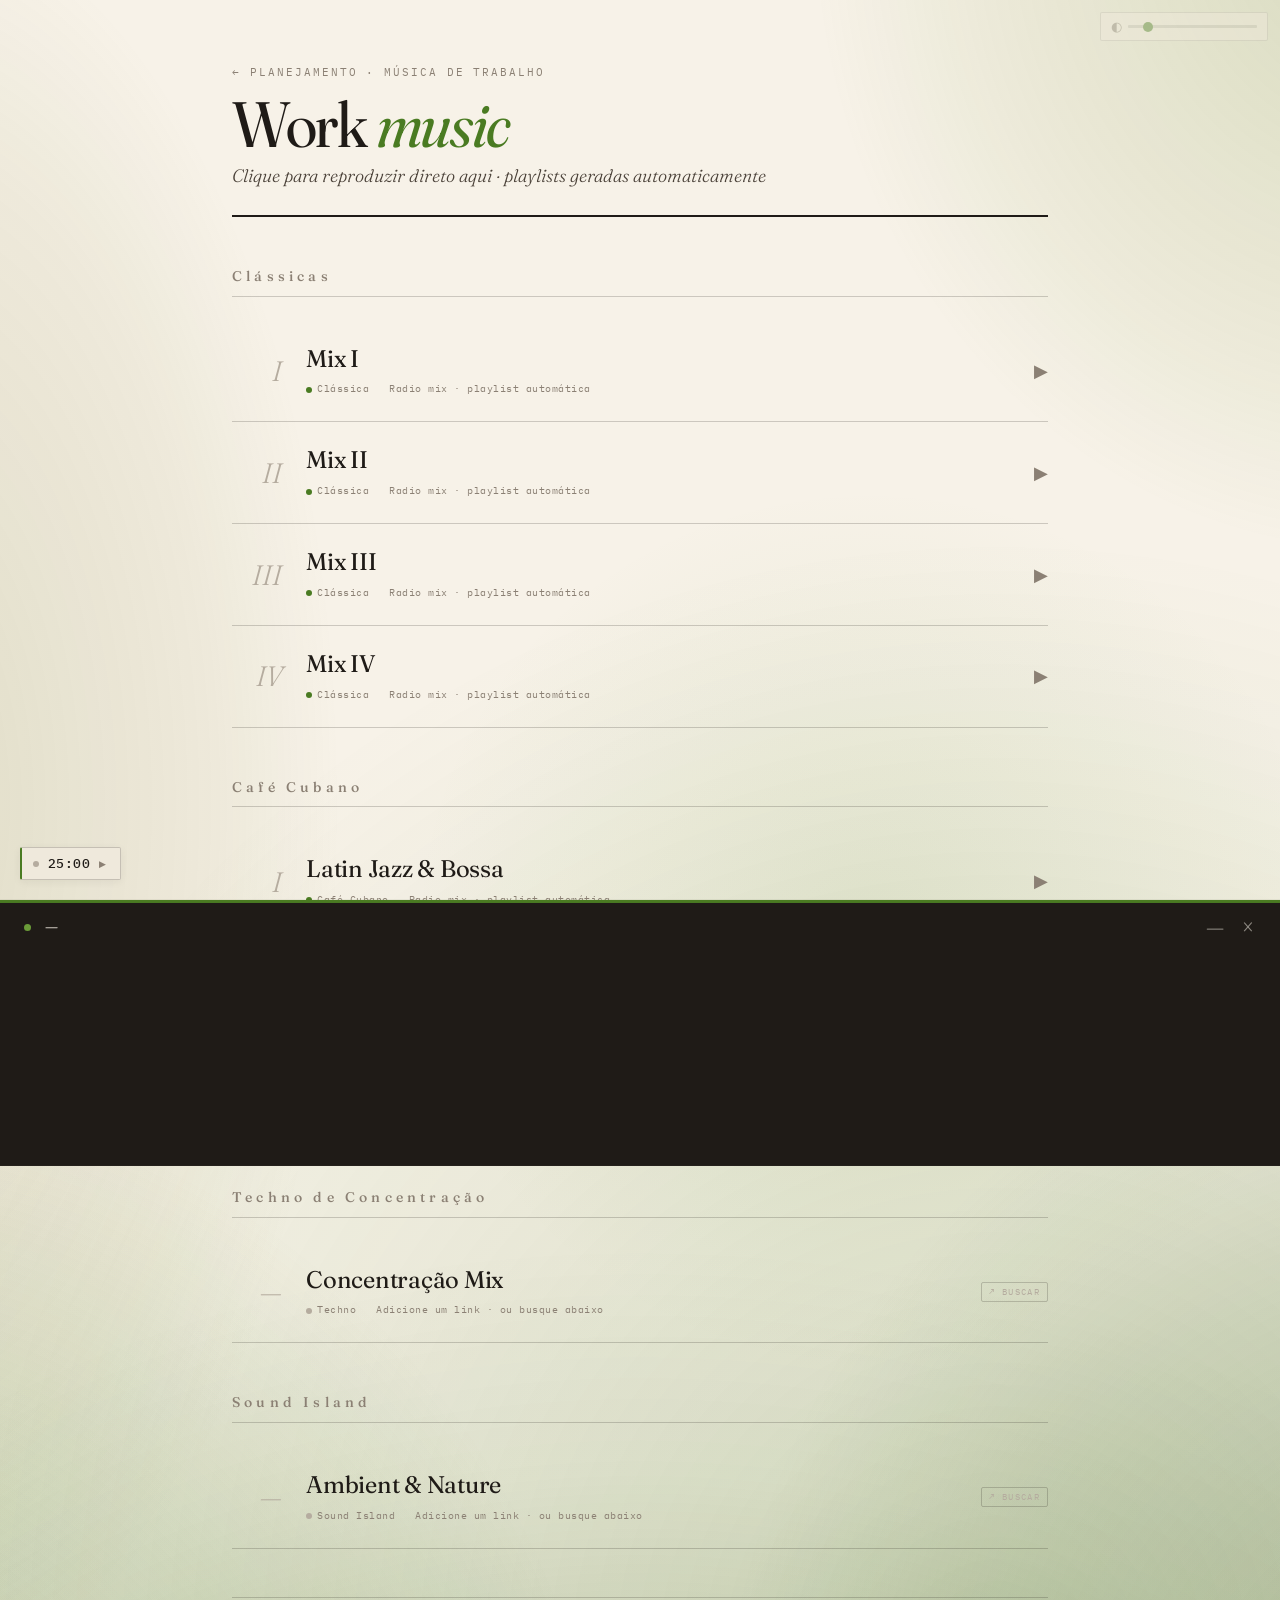
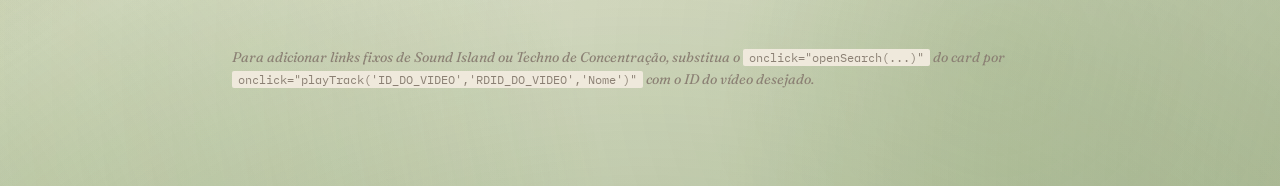
==== commit 28627e55: "Bigger waves, integrated slider+palette panel (12 colors), import & new project, no uppercase - Wave" ====
--- a/music.html
+++ b/music.html
@@ -318,10 +318,12 @@
 <div class="toast" id="toast"></div>
 
 <div class="intensity-ctrl" id="intensityCtrl">
-  <span class="intensity-icon">◐</span>
-  <input type="range" class="intensity-range" id="intensityRange"
-    min="30" max="600" value="150" step="10"
-    oninput="setIntensity(this.value)">
+  <div class="intensity-row">
+    <span class="intensity-icon">◐</span>
+    <input type="range" class="intensity-range" id="intensityRange"
+      min="30" max="1000" value="150" step="10"
+      oninput="setIntensity(this.value)">
+  </div>
 </div>
 
 <script>
--- a/assets/styles.css
+++ b/assets/styles.css
@@ -112,6 +112,152 @@
   --pal-c5: 130 130 80;
   --pal-c6: 90 100 65;
   --pal-c7: 100 130 80;
+}
+
+/* Pôr do Sol — terracota + lavanda dusty (sunset glow) */
+:root.palette-sunset {
+  --paper: #F3EDE5;
+  --paper-shade: #E9E2D6;
+  --paper-deep: #DBD0C0;
+  --accent: #C56F4A;
+  --accent-deep: #964828;
+  --accent-soft: #DC9A78;
+  --accent-tint: #F3DBC8;
+  --done: #A8758E;
+  --done-tint: #ECDAE2;
+  --pal-c1: 220 130 95;
+  --pal-c2: 195 95 75;
+  --pal-c3: 200 120 145;
+  --pal-c4: 165 95 110;
+  --pal-c5: 230 175 120;
+  --pal-c6: 180 130 145;
+  --pal-c7: 215 140 110;
+}
+
+/* Areia & Mar — bege quente + teal/seafoam */
+:root.palette-seasand {
+  --paper: #F0EEE5;
+  --paper-shade: #E5E2D2;
+  --paper-deep: #D4D0BE;
+  --accent: #4A8C8C;
+  --accent-deep: #2D6868;
+  --accent-soft: #75AFAF;
+  --accent-tint: #D2E4E4;
+  --done: #B89B5F;
+  --done-tint: #EFE6CC;
+  --pal-c1: 100 145 145;
+  --pal-c2: 75 115 120;
+  --pal-c3: 175 165 130;
+  --pal-c4: 60 95 100;
+  --pal-c5: 200 185 145;
+  --pal-c6: 110 130 130;
+  --pal-c7: 145 165 145;
+}
+
+/* Bosque — sálvia + lavanda (forest spa) */
+:root.palette-grove {
+  --paper: #EFEEE5;
+  --paper-shade: #E4E2D4;
+  --paper-deep: #D2D0C0;
+  --accent: #6F8050;
+  --accent-deep: #4F6035;
+  --accent-soft: #92A475;
+  --accent-tint: #DCE3CC;
+  --done: #8F85A5;
+  --done-tint: #E0DCEA;
+  --pal-c1: 130 145 110;
+  --pal-c2: 100 115 80;
+  --pal-c3: 165 155 175;
+  --pal-c4: 80 95 60;
+  --pal-c5: 175 165 135;
+  --pal-c6: 130 125 155;
+  --pal-c7: 145 155 130;
+}
+
+/* Outono — terracota + oliva (mistura) */
+:root.palette-autumn {
+  --paper: #F3EFE3;
+  --paper-shade: #E8E3D1;
+  --paper-deep: #D7CFBA;
+  --accent: #C26830;
+  --accent-deep: #8E4A1E;
+  --accent-soft: #DC8E58;
+  --accent-tint: #F0DDC4;
+  --done: #806B30;
+  --done-tint: #E2D9B6;
+  --pal-c1: 200 95 35;
+  --pal-c2: 150 110 50;
+  --pal-c3: 210 120 60;
+  --pal-c4: 130 90 40;
+  --pal-c5: 195 165 80;
+  --pal-c6: 100 100 50;
+  --pal-c7: 180 135 70;
+}
+
+/* Brisa — mint suave + cream (ar fresco) */
+:root.palette-brisa {
+  --paper: #EFF1EB;
+  --paper-shade: #E4E8DD;
+  --paper-deep: #D2D7CA;
+  --accent: #5E978B;
+  --accent-deep: #3F786C;
+  --accent-soft: #8AB8AD;
+  --accent-tint: #D7E5DF;
+  --done: #C19A76;
+  --done-tint: #ECDDC9;
+  --pal-c1: 130 175 165;
+  --pal-c2: 95 140 130;
+  --pal-c3: 175 200 175;
+  --pal-c4: 70 110 100;
+  --pal-c5: 200 200 165;
+  --pal-c6: 130 150 145;
+  --pal-c7: 160 195 180;
+}
+
+/* Brasa — terracota intenso + carvão (vivid + dark contrast) */
+:root.palette-brasa {
+  --paper: #F2EBE3;
+  --paper-shade: #E5DCCE;
+  --paper-deep: #D2C8B5;
+  --accent: #B44A1E;
+  --accent-deep: #832F10;
+  --accent-soft: #D27A52;
+  --accent-tint: #F1D5C0;
+  --done: #4A4A45;
+  --done-tint: #D6D5D0;
+  --pal-c1: 200 80 30;
+  --pal-c2: 165 50 18;
+  --pal-c3: 90 80 75;
+  --pal-c4: 130 35 10;
+  --pal-c5: 215 130 70;
+  --pal-c6: 60 55 50;
+  --pal-c7: 175 95 50;
+}
+
+/* Noite — paleta escura (dark) */
+:root.palette-noite {
+  --paper: #1B1E2A;
+  --paper-shade: #252836;
+  --paper-deep: #2F3344;
+  --ink: #E2DDCB;
+  --ink-soft: #C0B9A4;
+  --ink-mute: #8B8576;
+  --ink-faint: #5A554A;
+  --accent: #C4955A;
+  --accent-deep: #9A6F38;
+  --accent-soft: #DCB07A;
+  --accent-tint: #3A2E1C;
+  --done: #8AA2B5;
+  --done-tint: #283440;
+  --rule: rgba(226, 221, 203, 0.22);
+  --rule-soft: rgba(226, 221, 203, 0.10);
+  --pal-c1: 196 149 90;
+  --pal-c2: 154 111 56;
+  --pal-c3: 138 162 181;
+  --pal-c4: 100 75 50;
+  --pal-c5: 175 145 100;
+  --pal-c6: 100 120 145;
+  --pal-c7: 145 115 90;
 }
 
 @media (prefers-color-scheme: dark) {
@@ -257,7 +403,6 @@
   font-family: var(--mono);
   font-size: 10px;
   letter-spacing: 0.15em;
-  text-transform: uppercase;
   color: var(--ink-mute);
 }
 
@@ -270,6 +415,62 @@
 }
 
 .meta-value.accent { color: var(--accent); }
+
+/* Campos editáveis (título de projeto, subtítulo, prazo, nome de usuário…) */
+.editable {
+  cursor: text;
+  border-radius: 2px;
+  padding: 1px 4px;
+  margin: 0 -4px;
+  transition: background 0.15s, outline-color 0.15s, box-shadow 0.15s;
+  outline: 1px solid transparent;
+  outline-offset: 1px;
+  position: relative;
+}
+
+.editable::after {
+  content: '✎';
+  font-family: var(--serif);
+  font-style: normal;
+  font-size: 0.55em;
+  color: var(--accent);
+  opacity: 0;
+  margin-left: 6px;
+  vertical-align: middle;
+  transition: opacity 0.15s;
+  pointer-events: none;
+}
+
+.editable:hover {
+  background: var(--paper-shade);
+  box-shadow: 0 0 0 1px var(--rule-soft);
+}
+
+.editable:hover::after { opacity: 0.65; }
+
+.editable[contenteditable="true"] {
+  background: var(--paper-shade);
+  outline-color: var(--accent);
+  cursor: text;
+}
+
+.editable[contenteditable="true"]::after { opacity: 0; }
+
+#projectTitle.editable { cursor: text; }
+#deadlineLabel.editable { cursor: pointer; }
+
+.deadline-edit-input {
+  font-family: var(--serif);
+  font-size: 1.5rem;
+  font-variation-settings: "opsz" 36;
+  padding: 2px 6px;
+  border: 1px solid var(--accent);
+  background: var(--paper);
+  color: var(--ink);
+  border-radius: 2px;
+  outline: none;
+  font-feature-settings: "tnum";
+}
 
 /* Prazo: número grande de dias + breakdown aditivo terso */
 .deadline-cascade {
@@ -342,7 +543,6 @@
 .section-heading {
   font-family: var(--serif);
   font-size: 0.875rem;
-  text-transform: uppercase;
   letter-spacing: 0.3em;
   color: var(--ink-mute);
   margin: 3rem 0 1.5rem;
@@ -378,7 +578,6 @@
   font-family: var(--mono);
   font-size: 10px;
   letter-spacing: 0.18em;
-  text-transform: uppercase;
   color: var(--ink-mute);
   margin-bottom: 0.5rem;
 }
@@ -559,6 +758,54 @@
   font-family: var(--serif);
 }
 
+.project-subtitle.empty { margin-top: 0.15rem; }
+
+/* Botão ✎ inline ao lado do nome/subtítulo nos cards do dashboard */
+.project-name-edit {
+  background: none;
+  border: none;
+  cursor: pointer;
+  font-family: var(--serif);
+  font-size: 0.85rem;
+  color: var(--ink-faint);
+  padding: 0 4px;
+  margin-left: 4px;
+  opacity: 0;
+  transition: opacity 0.15s, color 0.15s;
+  vertical-align: middle;
+  line-height: 1;
+}
+.project-name-edit.add {
+  font-family: var(--mono);
+  font-size: 10px;
+  letter-spacing: 0.1em;
+  opacity: 0.7;
+  text-transform: lowercase;
+  padding: 1px 6px;
+  border: 1px dashed var(--rule);
+  border-radius: 2px;
+}
+
+.project-card:hover .project-name-edit { opacity: 0.8; }
+.project-name-edit:hover { color: var(--accent); opacity: 1; }
+
+.project-name-text[contenteditable="true"],
+.project-subtitle-text[contenteditable="true"] {
+  background: var(--paper-shade);
+  outline: 1px solid var(--accent);
+  outline-offset: 2px;
+  border-radius: 2px;
+  cursor: text;
+  display: inline-block;
+  min-width: 100px;
+}
+
+/* Durante edit, o anchor não navega */
+.project-card-link.editing { pointer-events: none; }
+.project-card-link.editing .project-name-text,
+.project-card-link.editing .project-subtitle-text,
+.project-card-link.editing .project-name-edit { pointer-events: auto; }
+
 .project-meta-row {
   display: flex;
   gap: 1.25rem;
@@ -937,7 +1184,6 @@
   font-family: var(--mono);
   font-size: 10px;
   letter-spacing: 0.12em;
-  text-transform: uppercase;
   padding: 7px 14px;
   background: var(--ink);
   color: var(--paper);
@@ -964,7 +1210,6 @@
   font-family: var(--mono);
   font-size: 11px;
   letter-spacing: 0.18em;
-  text-transform: uppercase;
   color: var(--ink-mute);
   margin-bottom: 1rem;
 }
@@ -1112,7 +1357,6 @@
   font-family: var(--mono);
   font-size: 10px;
   letter-spacing: 0.12em;
-  text-transform: uppercase;
   padding: 9px 16px;
   background: transparent;
   color: var(--ink-soft);
@@ -1217,7 +1461,6 @@
   font-family: var(--mono);
   font-size: 11px;
   letter-spacing: 0.15em;
-  text-transform: uppercase;
   color: var(--ink-faint);
 }
 
@@ -1276,7 +1519,6 @@
   font-size: 9px;
   color: var(--ink-faint);
   letter-spacing: 0.12em;
-  text-transform: uppercase;
   margin-top: 2px;
 }
 
@@ -1299,7 +1541,6 @@
   font-family: var(--mono);
   font-size: 9px;
   letter-spacing: 0.14em;
-  text-transform: uppercase;
   color: var(--ink-mute);
   margin-top: 3px;
 }
@@ -1385,7 +1626,6 @@
   color: var(--ink-mute);
   font-size: 9px;
   letter-spacing: 0.18em;
-  text-transform: uppercase;
 }
 
 .ql-panel[hidden] { display: none !important; }
@@ -1425,7 +1665,6 @@
   font-family: var(--mono);
   font-size: 9px;
   letter-spacing: 0.14em;
-  text-transform: uppercase;
   color: var(--ink-mute);
 }
 
@@ -1529,7 +1768,6 @@
   font-family: var(--mono);
   font-size: 10px;
   letter-spacing: 0.12em;
-  text-transform: uppercase;
   color: var(--accent-soft);
   text-decoration: none;
   flex-shrink: 0;
@@ -1561,7 +1799,7 @@
 }
 
 /* ============================================
-   INTENSITY CONTROL (regulador de cor)
+   INTENSITY + PALETTE — painel combinado top-right
    ============================================ */
 
 .intensity-ctrl {
@@ -1569,17 +1807,24 @@
   top: 0.75rem;
   right: 0.75rem;
   display: flex;
-  align-items: center;
+  flex-direction: column;
   gap: 6px;
   background: var(--paper-shade);
   border: 1px solid var(--rule);
-  padding: 5px 10px;
+  padding: 7px 10px;
   border-radius: 2px;
   z-index: 200;
-  opacity: 0.35;
+  opacity: 0.4;
   transition: opacity 0.25s;
+  width: 168px;
 }
 .intensity-ctrl:hover { opacity: 1; }
+
+.intensity-row {
+  display: flex;
+  align-items: center;
+  gap: 6px;
+}
 
 .intensity-icon {
   font-size: 13px;
@@ -1591,7 +1836,7 @@
 .intensity-range {
   -webkit-appearance: none;
   appearance: none;
-  width: 72px;
+  flex: 1;
   height: 3px;
   background: var(--rule);
   border-radius: 1px;
@@ -1619,27 +1864,23 @@
    PALETTE SELECTOR (ao lado do regulador ◐)
    ============================================ */
 
+/* Paleta agora vive DENTRO de .intensity-ctrl como grid 6×2. */
 .palette-ctrl {
-  position: fixed;
-  top: 0.75rem;
-  right: calc(0.75rem + 110px);   /* logo à esquerda do intensity-ctrl */
-  display: flex;
-  align-items: center;
-  gap: 5px;
-  background: var(--paper-shade);
-  border: 1px solid var(--rule);
-  padding: 4px 7px;
-  border-radius: 2px;
-  z-index: 200;
-  opacity: 0.35;
-  transition: opacity 0.25s;
-}
-
-.palette-ctrl:hover { opacity: 1; }
+  display: grid;
+  grid-template-columns: repeat(6, 1fr);
+  gap: 4px 6px;
+  margin-top: 2px;
+  padding-top: 4px;
+  border-top: 1px solid var(--rule-soft);
+}
 
 .palette-opt {
-  width: 14px;
-  height: 14px;
+  width: 100%;
+  aspect-ratio: 1;
+  height: auto;
+  min-width: 14px;
+  max-width: 22px;
+  justify-self: center;
   border-radius: 50%;
   border: 1.5px solid transparent;
   cursor: pointer;
@@ -1648,11 +1889,11 @@
   transition: transform 0.15s, border-color 0.15s;
 }
 
-.palette-opt:hover { transform: scale(1.18); }
+.palette-opt:hover { transform: scale(1.22); }
 
 .palette-opt.active {
   border-color: var(--ink);
-  transform: scale(1.12);
+  transform: scale(1.15);
 }
 
 /* ============================================
@@ -1690,7 +1931,6 @@
 .today-time .sep {
   color: var(--accent);
   opacity: 0.55;
-  font-style: italic;
   animation: today-blink 2.4s ease-in-out infinite;
 }
 
@@ -1724,7 +1964,6 @@
   font-family: var(--mono);
   font-size: 10px;
   letter-spacing: 0.18em;
-  text-transform: uppercase;
   color: var(--ink-mute);
 }
 
@@ -1741,7 +1980,6 @@
   font-family: var(--mono);
   font-size: 10px;
   letter-spacing: 0.18em;
-  text-transform: uppercase;
   color: var(--ink-mute);
   white-space: nowrap;
 }
@@ -1970,7 +2208,6 @@
   font-family: var(--mono);
   font-size: 9px;
   letter-spacing: 0.12em;
-  text-transform: uppercase;
   color: var(--ink-mute);
 }
 
@@ -2016,7 +2253,6 @@
   font-family: var(--mono);
   font-size: 10px;
   letter-spacing: 0.1em;
-  text-transform: uppercase;
   padding: 7px 8px;
   background: transparent;
   color: var(--ink-soft);
@@ -2057,7 +2293,6 @@
   font-family: var(--mono);
   font-size: 9px;
   letter-spacing: 0.15em;
-  text-transform: uppercase;
   color: var(--ink-mute);
   flex-shrink: 0;
 }
@@ -2102,7 +2337,6 @@
   font-family: var(--mono);
   font-size: 10px;
   letter-spacing: 0.16em;
-  text-transform: uppercase;
   color: var(--ink-mute);
 }
 
@@ -2252,7 +2486,6 @@
   font-family: var(--mono);
   font-size: 10px;
   letter-spacing: 0.12em;
-  text-transform: uppercase;
   color: var(--ink-mute);
   cursor: pointer;
   outline: none;
@@ -2296,7 +2529,6 @@
 }
 
 .pomo-set-label {
-  text-transform: uppercase;
   font-size: 9px;
   letter-spacing: 0.15em;
 }
@@ -2338,6 +2570,34 @@
   .pomo-widget { bottom: 1rem; left: 1rem; }
 }
 
+/* Mobile em paisagem: pouca altura. Ancora o pomodoro no canto superior-
+   esquerdo (acima dos controles top-right que vão pra esquerda), e abre
+   o painel para baixo em vez de para cima. */
+@media (max-height: 520px) and (orientation: landscape) {
+  .pomo-widget {
+    top: 0.5rem !important;
+    left: 0.5rem !important;
+    bottom: auto !important;
+    right: auto !important;
+  }
+  .pomo-panel {
+    bottom: auto;
+    top: calc(100% + 6px);
+    max-height: calc(100vh - 70px);
+    overflow-y: auto;
+    width: 280px;
+  }
+  /* Se o mini-player estiver ativo, manter ainda no topo */
+  body:has(.mini-player.active) .pomo-widget {
+    top: 0.5rem !important;
+    bottom: auto !important;
+  }
+  body:has(.mini-player.active.minimized) .pomo-widget {
+    bottom: auto !important;
+    top: 0.5rem !important;
+  }
+}
+
 /* ============================================
    GANTT — melhorias (today overlay, dividers, badge)
    ============================================ */
@@ -2355,7 +2615,6 @@
   font-family: var(--mono);
   font-size: 10px;
   letter-spacing: 0.12em;
-  text-transform: uppercase;
   padding: 5px 11px;
   border-radius: 2px;
   background: var(--paper-deep);
@@ -2426,7 +2685,6 @@
   font-family: var(--mono);
   font-size: 9px;
   letter-spacing: 0.16em;
-  text-transform: uppercase;
   color: var(--accent);
   background: var(--paper-shade);
   padding: 1px 6px;
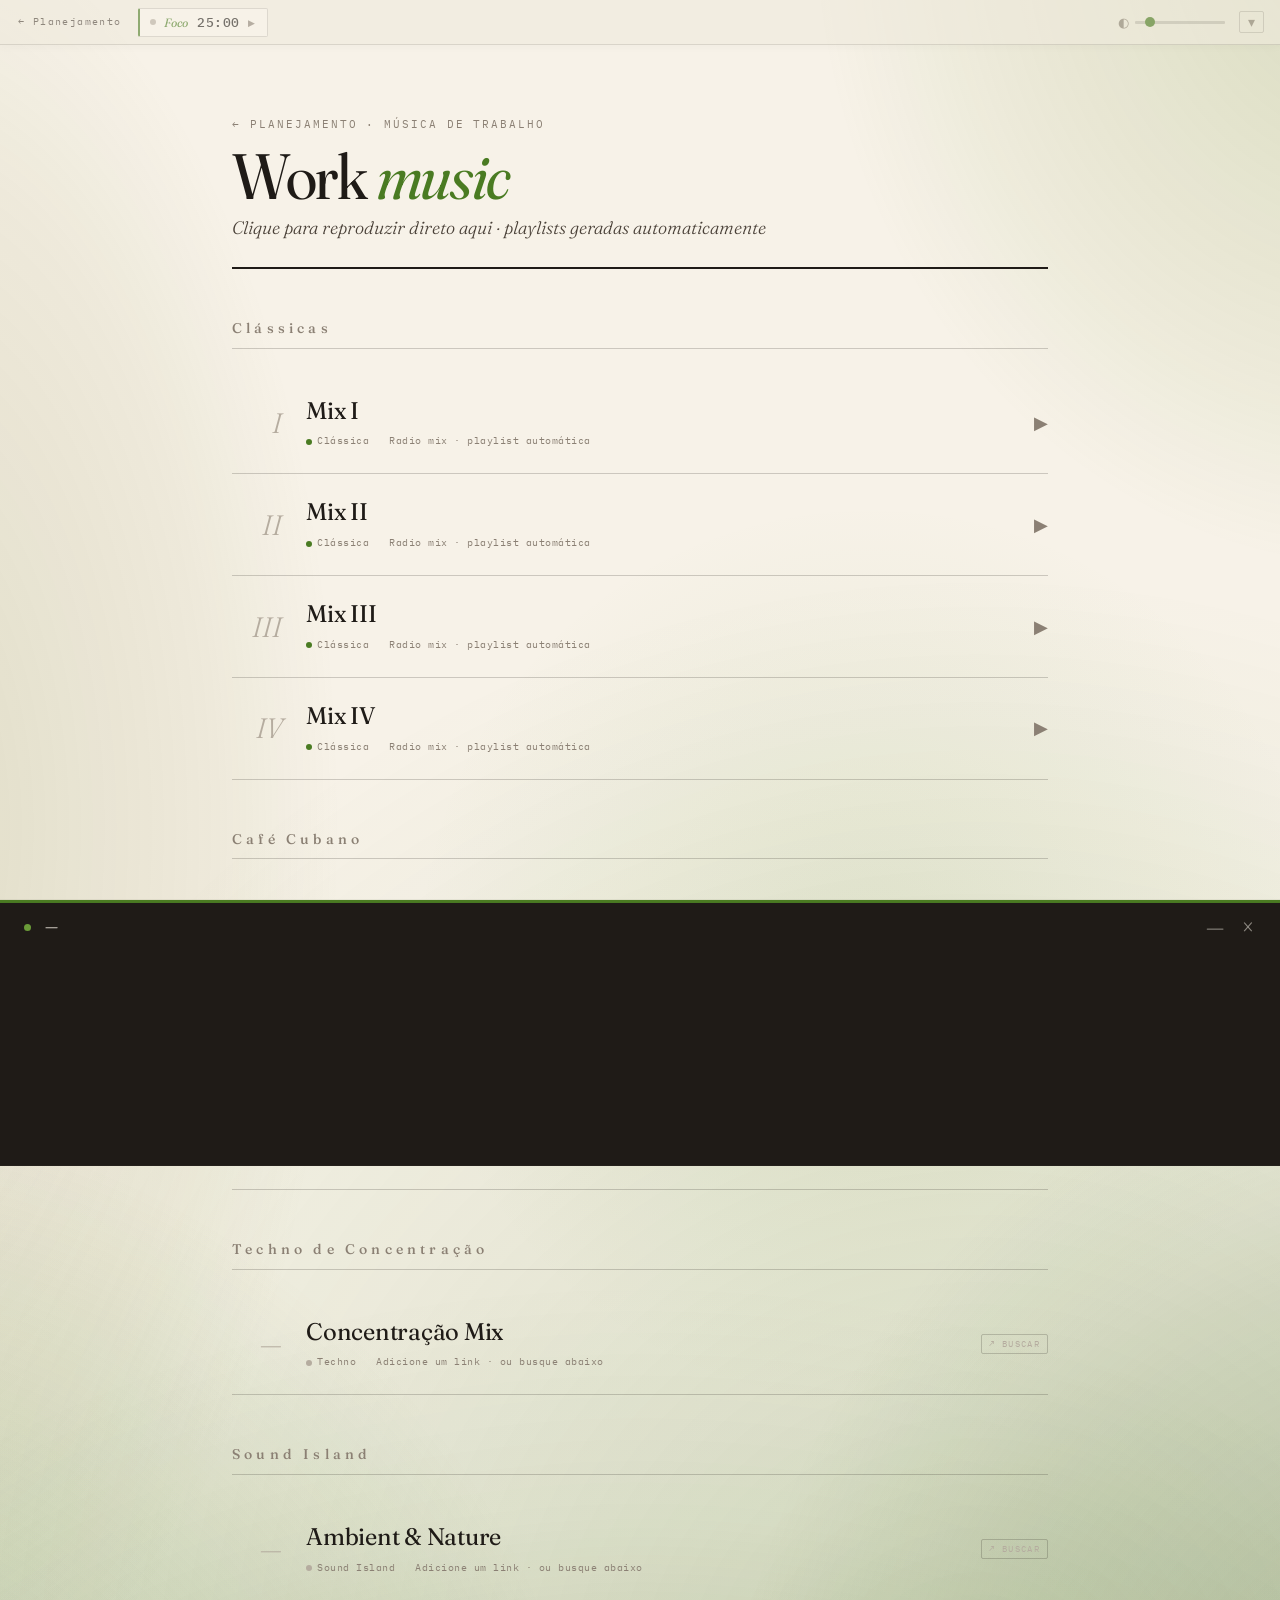
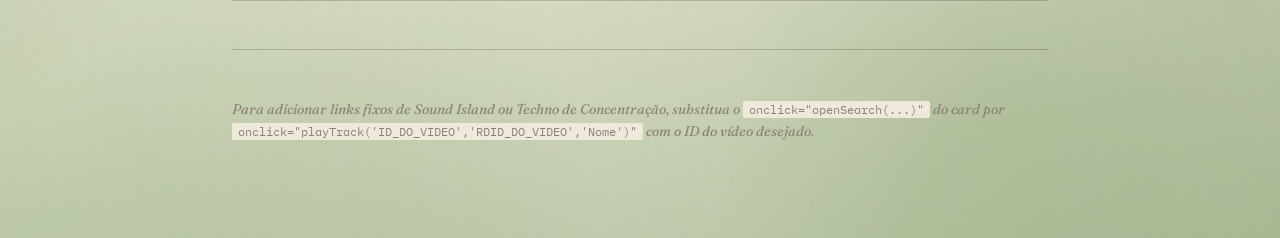
==== commit 50f37324: "Move pomodoro to top bar with integrated palette/slider/nav The pomodoro is now a fixed top bar (mir" ====
--- a/music.html
+++ b/music.html
@@ -317,15 +317,6 @@
 
 <div class="toast" id="toast"></div>
 
-<div class="intensity-ctrl" id="intensityCtrl">
-  <div class="intensity-row">
-    <span class="intensity-icon">◐</span>
-    <input type="range" class="intensity-range" id="intensityRange"
-      min="30" max="1000" value="150" step="10"
-      oninput="setIntensity(this.value)">
-  </div>
-</div>
-
 <script>
 
 const NP_KEY = 'planning-repo:nowplaying';
@@ -362,22 +353,7 @@
   window.open('https://www.youtube.com/results?search_query=' + q, '_blank', 'noopener');
 }
 
-// ── INTENSITY CONTROL ─────────────────────
-const INT_KEY = 'planning-repo:bg-intensity';
-function setIntensity(v) {
-  document.documentElement.style.setProperty('--bg-a', (v / 100).toFixed(2));
-  try { localStorage.setItem(INT_KEY, v); } catch(e) {}
-}
-window.setIntensity = setIntensity;
-try {
-  const sv = localStorage.getItem(INT_KEY);
-  if (sv) {
-    document.documentElement.style.setProperty('--bg-a', (sv / 100).toFixed(2));
-    document.getElementById('intensityRange').value = sv;
-  }
-} catch(e) {}
-
-// Animação de "ondas" dos blobs de fundo: ver startWaveMotion() em shared.js
+// setIntensity + animação de ondas vivem em shared.js (junto da barra superior).
 
 </script>
 
--- a/assets/styles.css
+++ b/assets/styles.css
@@ -1799,31 +1799,14 @@
 }
 
 /* ============================================
-   INTENSITY + PALETTE — painel combinado top-right
+   INTENSITY + PALETTE — agora vivem dentro de .top-bar
    ============================================ */
-
-.intensity-ctrl {
-  position: fixed;
-  top: 0.75rem;
-  right: 0.75rem;
-  display: flex;
-  flex-direction: column;
-  gap: 6px;
-  background: var(--paper-shade);
-  border: 1px solid var(--rule);
-  padding: 7px 10px;
-  border-radius: 2px;
-  z-index: 200;
-  opacity: 0.4;
-  transition: opacity 0.25s;
-  width: 168px;
-}
-.intensity-ctrl:hover { opacity: 1; }
 
 .intensity-row {
   display: flex;
   align-items: center;
   gap: 6px;
+  flex-shrink: 0;
 }
 
 .intensity-icon {
@@ -1836,7 +1819,7 @@
 .intensity-range {
   -webkit-appearance: none;
   appearance: none;
-  flex: 1;
+  width: 90px;
   height: 3px;
   background: var(--rule);
   border-radius: 1px;
@@ -1860,27 +1843,16 @@
   cursor: pointer;
 }
 
-/* ============================================
-   PALETTE SELECTOR (ao lado do regulador ◐)
-   ============================================ */
-
-/* Paleta agora vive DENTRO de .intensity-ctrl como grid 6×2. */
+/* Paleta inline na barra: linha única de 12 swatches */
 .palette-ctrl {
-  display: grid;
-  grid-template-columns: repeat(6, 1fr);
-  gap: 4px 6px;
-  margin-top: 2px;
-  padding-top: 4px;
-  border-top: 1px solid var(--rule-soft);
+  display: flex;
+  gap: 5px;
+  flex-shrink: 0;
 }
 
 .palette-opt {
-  width: 100%;
-  aspect-ratio: 1;
-  height: auto;
-  min-width: 14px;
-  max-width: 22px;
-  justify-self: center;
+  width: 16px;
+  height: 16px;
   border-radius: 50%;
   border: 1.5px solid transparent;
   cursor: pointer;
@@ -2065,47 +2037,67 @@
 }
 
 /* ============================================
-   POMODORO WIDGET (flutuante, persistente)
+   TOP BAR — pomodoro + slider + paletas + nav
    ============================================ */
 
-.pomo-widget {
+body { padding-top: 52px; }
+
+.top-bar {
   position: fixed;
-  bottom: 1.25rem;
-  left: 1.25rem;
+  top: 0; left: 0; right: 0;
   z-index: 250;
   font-family: var(--sans);
-  touch-action: none;
-}
-
-.pomo-widget.dragging {
-  opacity: 0.85;
-  transition: none;
-}
-
-.pomo-widget.dragging .pomo-pill {
-  cursor: grabbing;
-}
-
-.pomo-pill {
-  cursor: grab;
-}
-
-/* Ajuste quando o mini-player está ativo, para não sobrepor */
-.mini-player.active ~ .pomo-widget,
-body:has(.mini-player.active) .pomo-widget {
-  bottom: calc(215px + 3rem + 1rem);
-}
-
-body:has(.mini-player.active.minimized) .pomo-widget {
-  bottom: calc(3rem + 1rem);
-}
+  background: var(--paper-shade);
+  border-bottom: 1px solid var(--rule);
+  box-shadow: 0 2px 10px rgba(31, 27, 23, 0.05);
+  opacity: 0.6;
+  transition: opacity 0.25s;
+}
+
+.top-bar:hover,
+.top-bar.open { opacity: 1; }
+
+.top-bar.running { opacity: 0.85; }
+.top-bar.running:hover, .top-bar.running.open { opacity: 1; }
+
+.top-bar-row {
+  display: flex;
+  align-items: center;
+  gap: 0.875rem;
+  padding: 0.4rem 1rem;
+  min-height: 44px;
+}
+
+.top-bar-nav {
+  display: flex;
+  align-items: center;
+  gap: 0.75rem;
+  flex-shrink: 0;
+}
+
+.top-bar-link {
+  font-family: var(--mono);
+  font-size: 10px;
+  letter-spacing: 0.14em;
+  color: var(--ink-soft);
+  text-decoration: none;
+  padding: 4px 2px;
+  border-bottom: 1px solid transparent;
+  transition: color 0.15s, border-color 0.15s;
+}
+.top-bar-link:hover {
+  color: var(--accent);
+  border-bottom-color: var(--accent);
+}
+.top-bar-link.subtle { color: var(--ink-faint); }
+.top-bar-link.subtle:hover { color: var(--accent); }
 
 .pomo-pill {
   display: inline-flex;
   align-items: center;
   gap: 0.55rem;
-  padding: 7px 14px 7px 11px;
-  background: var(--paper-shade);
+  padding: 5px 12px 5px 10px;
+  background: var(--paper);
   border: 1px solid var(--rule);
   border-left: 2px solid var(--accent);
   border-radius: 2px;
@@ -2113,9 +2105,8 @@
   font-family: var(--mono);
   color: var(--ink);
   transition: all 0.2s;
-  font-size: 13px;
+  font-size: 12px;
   letter-spacing: 0.04em;
-  box-shadow: 0 2px 8px rgba(31, 27, 23, 0.06);
 }
 
 .pomo-pill:hover {
@@ -2123,12 +2114,12 @@
   background: var(--paper-deep);
 }
 
-.pomo-widget.running .pomo-pill {
+.top-bar.running .pomo-pill {
   border-left-color: var(--accent-deep);
   background: var(--paper-deep);
 }
 
-.pomo-widget.mode-break .pomo-pill {
+.top-bar.mode-break .pomo-pill {
   border-left-color: var(--done);
 }
 
@@ -2140,12 +2131,12 @@
   flex-shrink: 0;
 }
 
-.pomo-widget.running .pomo-pill-dot {
+.top-bar.running .pomo-pill-dot {
   background: var(--accent);
   animation: pomo-dot 1.6s ease-in-out infinite;
 }
 
-.pomo-widget.running.mode-break .pomo-pill-dot {
+.top-bar.running.mode-break .pomo-pill-dot {
   background: var(--done);
 }
 
@@ -2153,6 +2144,17 @@
   0%, 100% { opacity: 1; transform: scale(1); }
   50%      { opacity: 0.35; transform: scale(0.7); }
 }
+
+.pomo-pill-mode {
+  font-family: var(--serif);
+  font-style: italic;
+  font-variation-settings: "opsz" 14;
+  font-size: 12px;
+  color: var(--accent);
+  letter-spacing: 0;
+}
+
+.top-bar.mode-break .pomo-pill-mode { color: var(--done); }
 
 .pomo-pill-time {
   font-feature-settings: "tnum";
@@ -2167,24 +2169,50 @@
   letter-spacing: 0;
 }
 
-.pomo-widget.running .pomo-pill-icon { color: var(--accent); }
-.pomo-widget.running.mode-break .pomo-pill-icon { color: var(--done); }
+.top-bar.running .pomo-pill-icon { color: var(--accent); }
+.top-bar.running.mode-break .pomo-pill-icon { color: var(--done); }
+
+.top-bar-ctrls {
+  display: flex;
+  align-items: center;
+  gap: 0.75rem;
+  margin-left: auto;
+}
+
+.top-bar-toggle {
+  background: none;
+  border: 1px solid var(--rule);
+  color: var(--ink-mute);
+  cursor: pointer;
+  font-size: 14px;
+  line-height: 1;
+  padding: 3px 8px;
+  border-radius: 2px;
+  flex-shrink: 0;
+  transition: all 0.15s;
+}
+.top-bar-toggle:hover {
+  border-color: var(--ink);
+  color: var(--ink);
+}
 
 .pomo-panel {
   position: absolute;
-  bottom: calc(100% + 8px);
-  left: 0;
-  width: 260px;
+  top: 100%;
+  right: 1rem;
+  width: 320px;
+  max-height: calc(100vh - 60px);
+  overflow-y: auto;
   background: var(--paper);
   border: 1px solid var(--rule);
-  border-left: 3px solid var(--accent);
+  border-top: 3px solid var(--accent);
   padding: 1.1rem 1.25rem 1rem;
-  box-shadow: 0 6px 24px rgba(31, 27, 23, 0.12);
-  border-radius: 2px;
-}
-
-.pomo-widget.mode-break .pomo-panel {
-  border-left-color: var(--done);
+  box-shadow: 0 8px 24px rgba(31, 27, 23, 0.12);
+  border-radius: 0 0 2px 2px;
+}
+
+.top-bar.mode-break .pomo-panel {
+  border-top-color: var(--done);
 }
 
 .pomo-panel-head {
@@ -2561,41 +2589,36 @@
   60%      { transform: scale(1.02); }
 }
 
-.pomo-widget.flash .pomo-pill {
+.top-bar.flash .pomo-pill {
   animation: pomo-flash 1.6s ease-out;
 }
 
-@media (max-width: 640px) {
-  .pomo-panel { width: 240px; }
-  .pomo-widget { bottom: 1rem; left: 1rem; }
-}
-
-/* Mobile em paisagem: pouca altura. Ancora o pomodoro no canto superior-
-   esquerdo (acima dos controles top-right que vão pra esquerda), e abre
-   o painel para baixo em vez de para cima. */
-@media (max-height: 520px) and (orientation: landscape) {
-  .pomo-widget {
-    top: 0.5rem !important;
-    left: 0.5rem !important;
-    bottom: auto !important;
-    right: auto !important;
+/* Mobile: barra empilha em duas linhas, controles encolhem */
+@media (max-width: 720px) {
+  body { padding-top: 80px; }
+  .top-bar-row {
+    flex-wrap: wrap;
+    gap: 0.5rem;
+    padding: 0.45rem 0.75rem;
   }
+  .top-bar-ctrls {
+    order: 3;
+    width: 100%;
+    margin-left: 0;
+    justify-content: space-between;
+  }
+  .intensity-range { width: 70px; }
+  .palette-opt { width: 14px; height: 14px; }
   .pomo-panel {
-    bottom: auto;
-    top: calc(100% + 6px);
-    max-height: calc(100vh - 70px);
-    overflow-y: auto;
-    width: 280px;
+    right: 0.5rem;
+    left: 0.5rem;
+    width: auto;
   }
-  /* Se o mini-player estiver ativo, manter ainda no topo */
-  body:has(.mini-player.active) .pomo-widget {
-    top: 0.5rem !important;
-    bottom: auto !important;
-  }
-  body:has(.mini-player.active.minimized) .pomo-widget {
-    bottom: auto !important;
-    top: 0.5rem !important;
-  }
+}
+
+@media (max-width: 420px) {
+  .pomo-pill-mode { display: none; }
+  .top-bar-link { font-size: 9px; letter-spacing: 0.1em; }
 }
 
 /* ============================================
